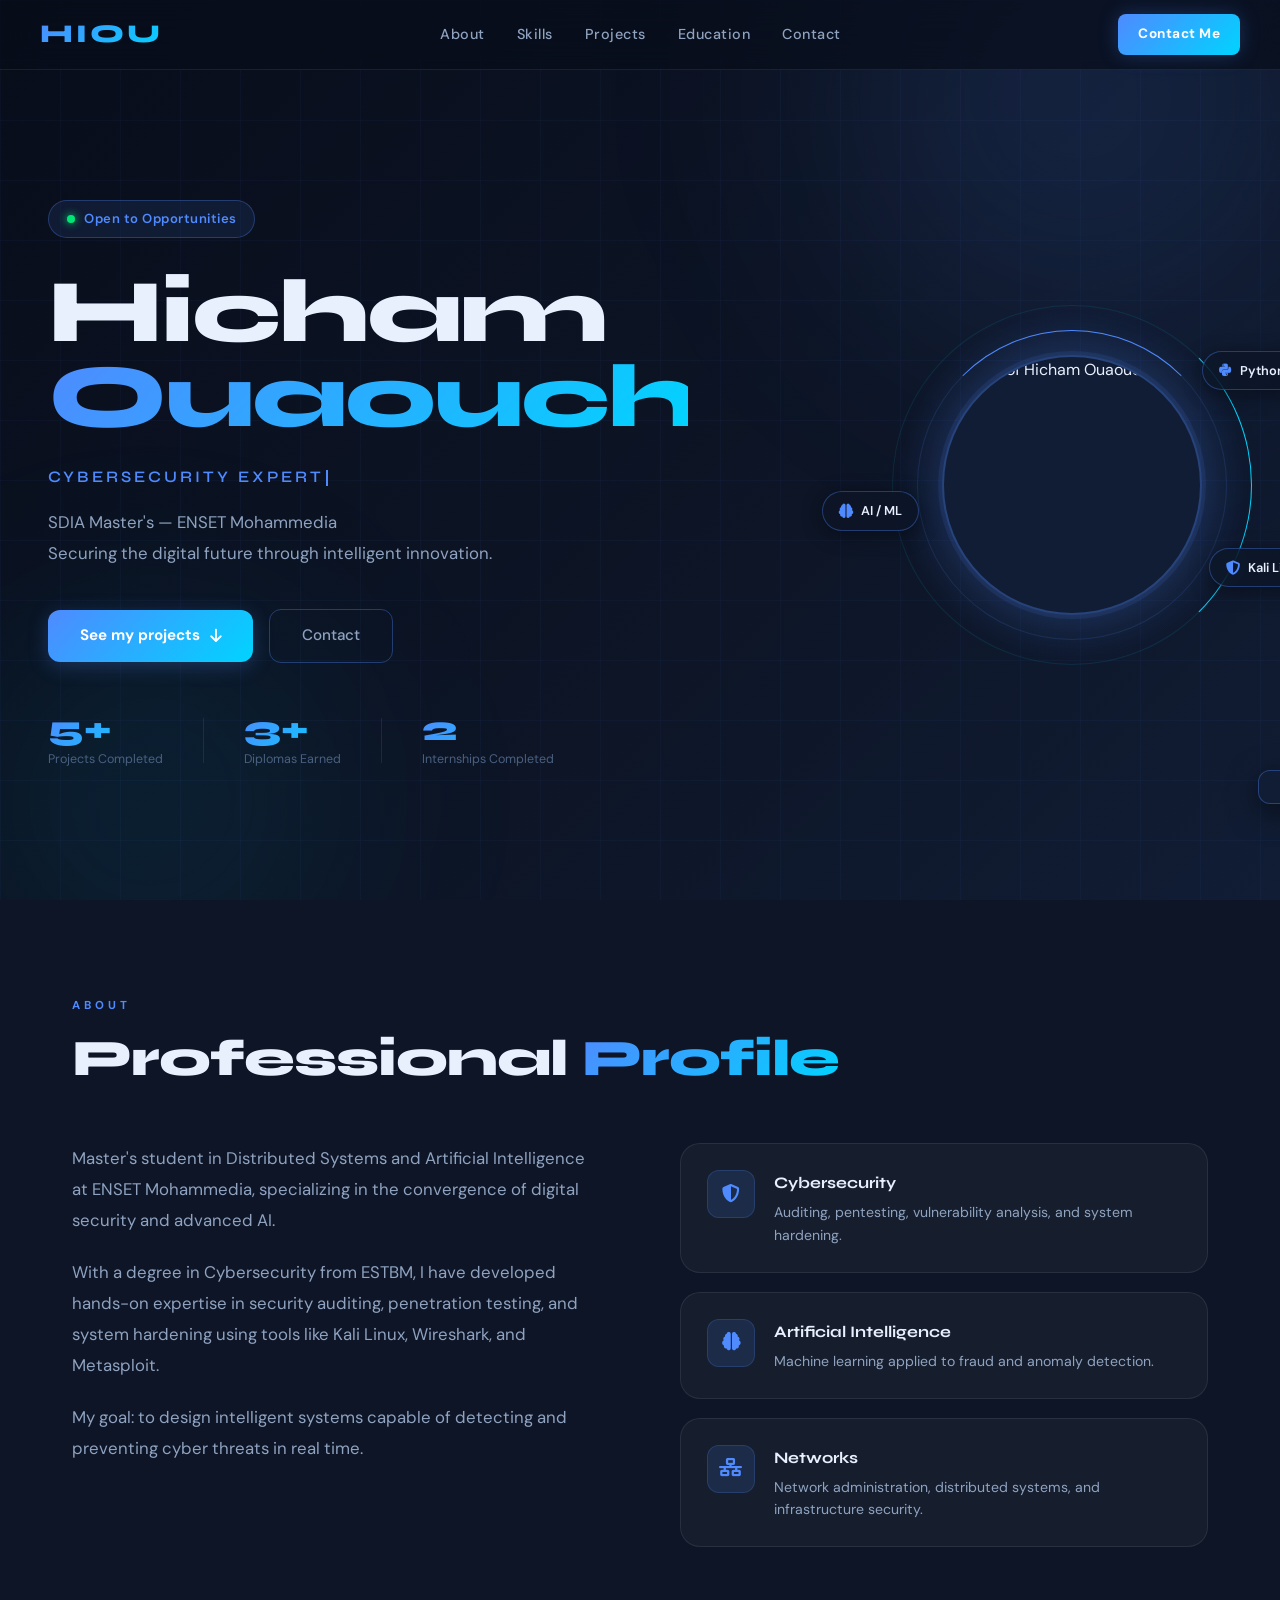
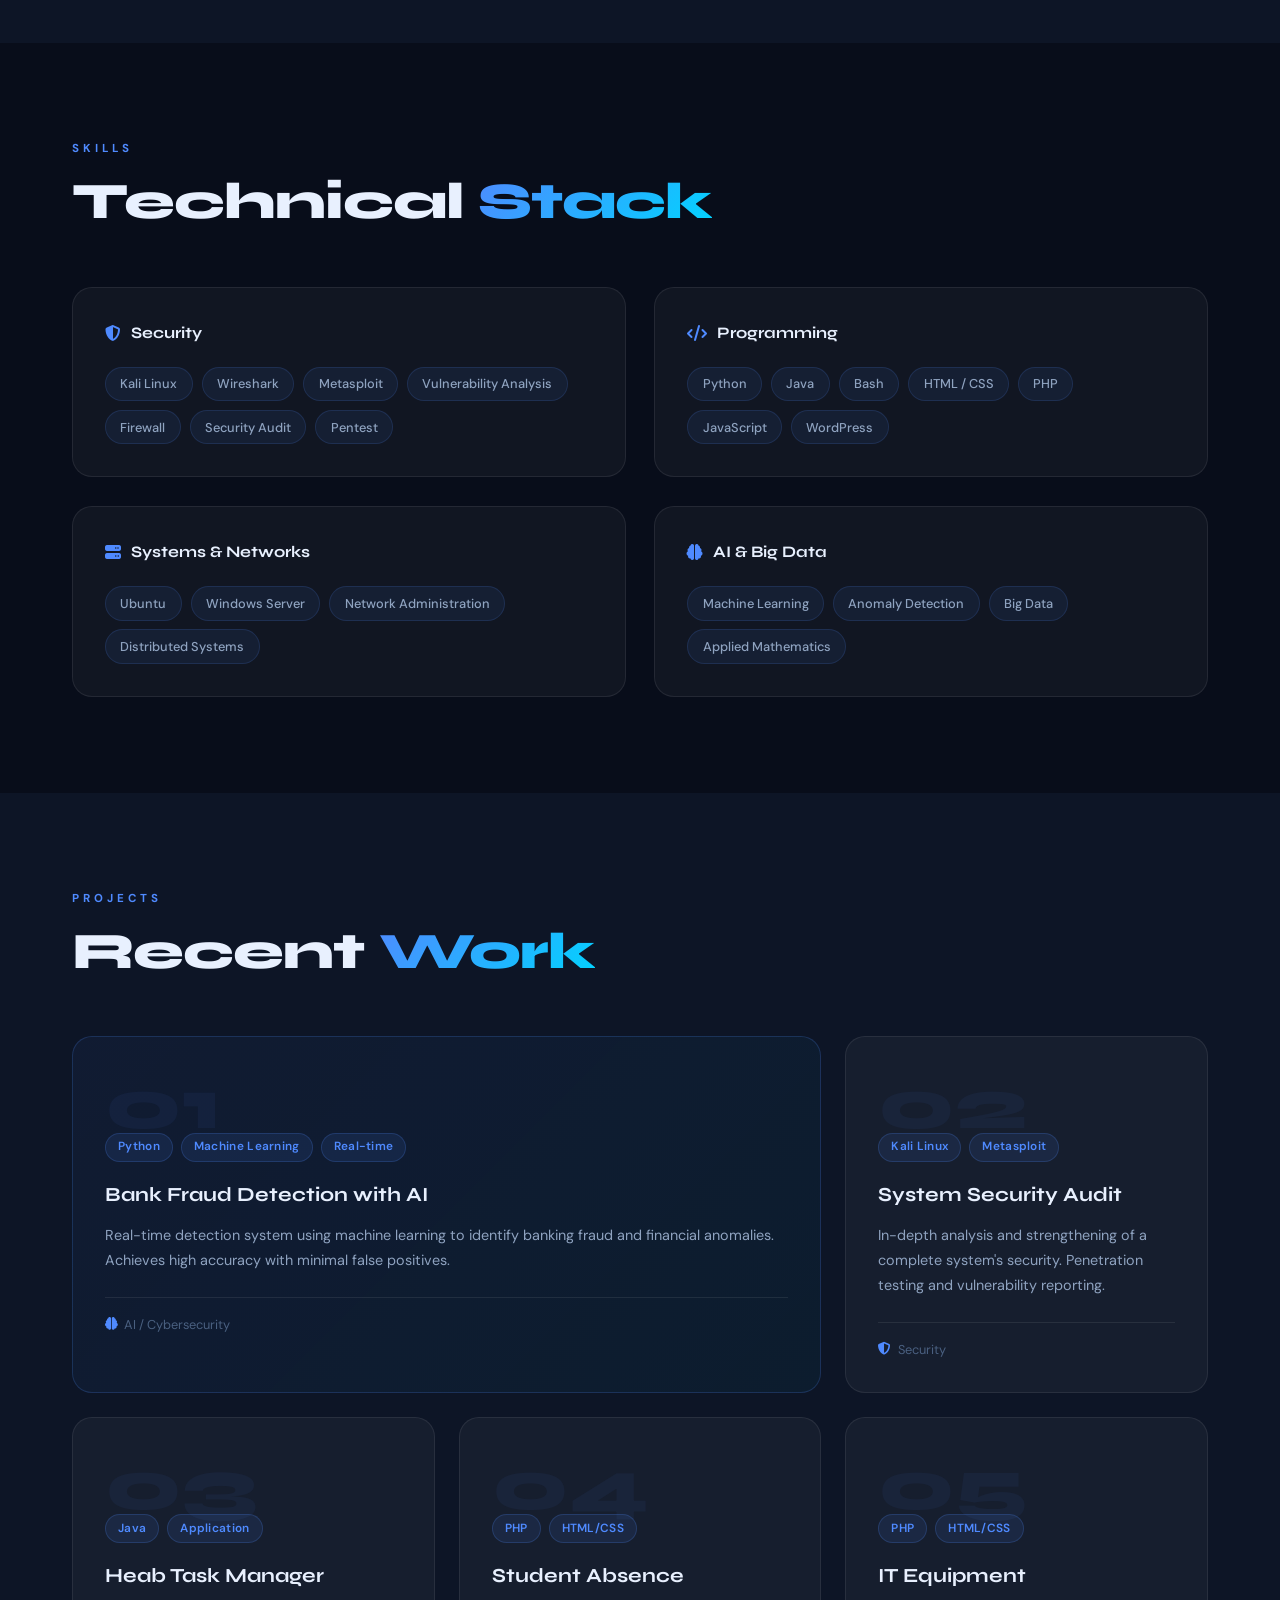
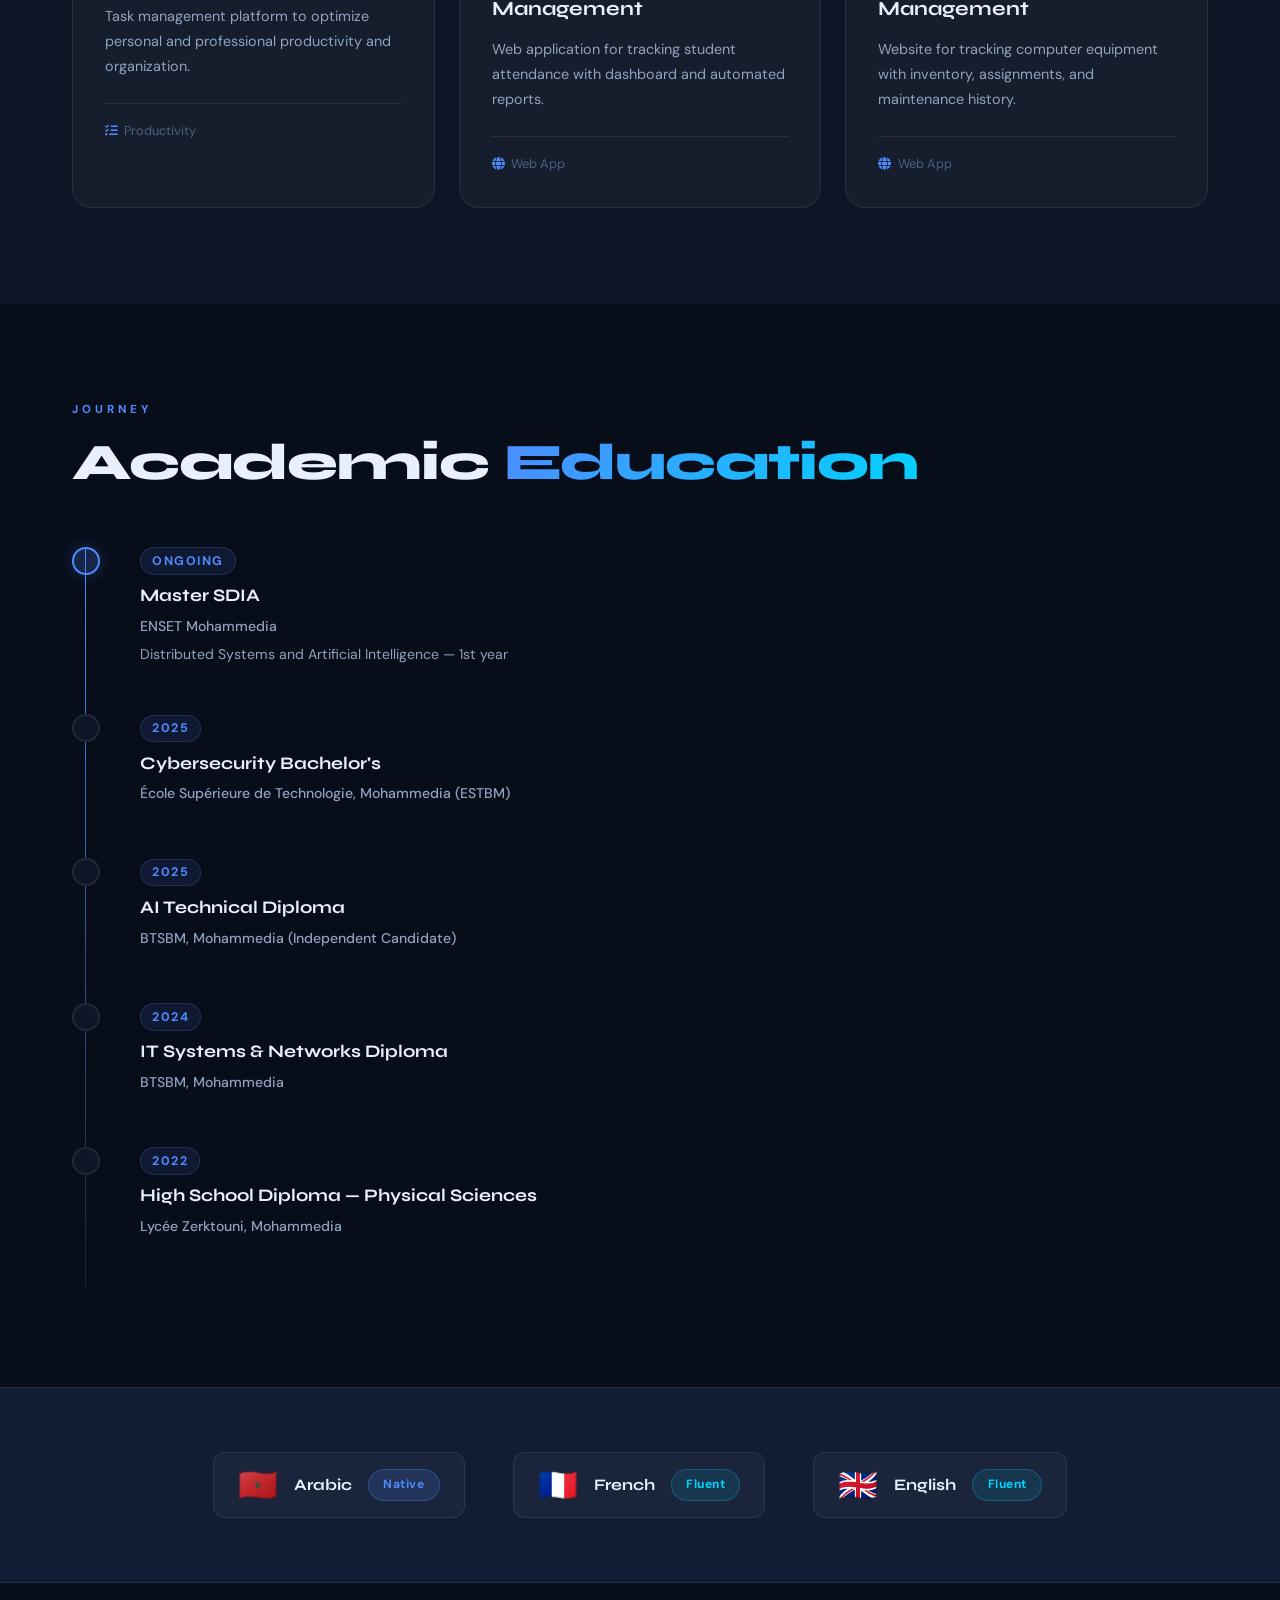
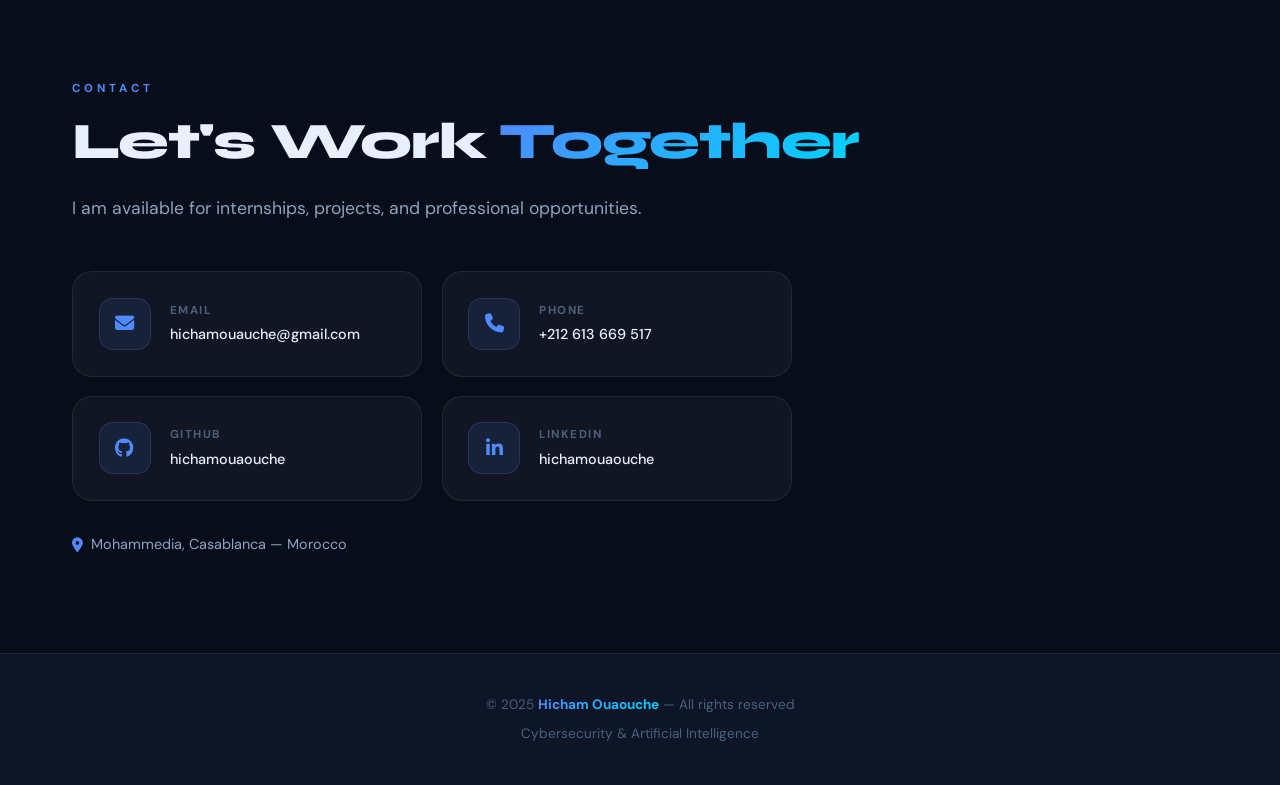
==== index.html @ 52e8a3d9 "first" ====
<!--
  Fichier principal HTML du portfolio de Hicham Ouaouche
  Structure : navigation, sections (about, skills, projects, education, contact), formulaire de contact, footer
  Utilise CSS externe (style.css), polices Google Fonts, Font Awesome, et script.js
-->
<!DOCTYPE html>
<html lang="en">
<head>
  <meta charset="UTF-8" />
  <meta name="viewport" content="width=device-width, initial-scale=1.0"/>
  <meta name="description" content="Hicham Ouaouche — Cybersecurity & AI Engineer. Portfolio showcasing projects, skills, and contact info."/>
  <title>Hicham Ouaouche — Portfolio</title>
  <!-- Reading progress bar -->
  <div id="progress-bar"></div>
  <!-- Main stylesheet -->
  <link rel="stylesheet" href="style.css" />
  <!-- Google Fonts -->
  <link href="https://fonts.googleapis.com/css2?family=Syne:wght@400;600;700;800&family=DM+Sans:wght@300;400;500&display=swap" rel="stylesheet"/>
  <!-- Font Awesome -->
  <link rel="stylesheet" href="https://cdnjs.cloudflare.com/ajax/libs/font-awesome/6.5.0/css/all.min.css"/>
</head>
<body>

  <!-- Reading progress bar -->
  <div id="progress-bar"></div>

  <!--
    NAVIGATION PRINCIPALE
    - Menu fixe, liens d'ancrage, hamburger mobile, bouton CTA
  -->
  <nav class="nav">
    <a href="#" class="nav-logo" aria-label="Back to top">HIOU</a>
    <ul class="nav-links">
      <li><a href="#about">About</a></li>
      <li><a href="#skills">Skills</a></li>
      <li><a href="#projects">Projects</a></li>
      <li><a href="#education">Education</a></li>
      <li><a href="#contact">Contact</a></li>
    </ul>
    <a href="#contact-form" class="nav-cta">Contact Me</a>
    <!-- Hamburger button (mobile) -->
    <button class="nav-hamburger" aria-label="Toggle menu" aria-expanded="false">
      <span></span>
      <span></span>
      <span></span>
    </button>
  </nav>

  <!--
    FORMULAIRE DE CONTACT (popup CSS :target)
    - S'ouvre via #contact-form, champs requis : nom, email, message
  -->
  <section class="contact-form-panel" id="contact-form">
    <div class="contact-form-box">
      <h2>Send me a message</h2>
      <p>Fill in your details and message below.</p>

      <form action="mailto:hichamouauche@gmail.com" method="post" enctype="text/plain" class="contact-form-simple">
        <label for="full-name">Full Name</label>
        <input type="text" id="full-name" name="Full Name" placeholder="Your full name" required />

        <label for="email">Email</label>
        <input type="email" id="email" name="Email" placeholder="you@example.com" required />

        <label for="phone">Phone (optional)</label>
        <input type="tel" id="phone" name="Phone" placeholder="+212 6XX XXX XXX" />

        <label for="message">Message</label>
        <textarea id="message" name="Message" rows="5" placeholder="What would you like to discuss?" required></textarea>

        <div class="form-actions">
          <button type="submit" class="btn-primary"><i class="fa-solid fa-paper-plane"></i> Send</button>
          <a href="#" class="btn-ghost"><i class="fa-solid fa-xmark"></i> Close</a>
        </div>
      </form>
    </div>
  </section>

  <!--
    SECTION HERO
    - Présentation, photo, stats, boutons d'action
  -->
  <section class="hero" id="home">
    <div class="hero-bg">
      <div class="grid-lines"></div>
      <div class="glow glow-1"></div>
      <div class="glow glow-2"></div>
    </div>

    <div class="hero-content">
      <div class="hero-badge">
        <span class="badge-dot"></span>
        Open to Opportunities
      </div>
      <h1 class="hero-name">
        <span>Hicham</span>
        <span class="name-accent">Ouaouche</span>
      </h1>
      <p class="hero-title">
        <span id="typed-text">Cybersecurity Expert</span><span id="typed-cursor"></span>
      </p>
      <p class="hero-sub">
        SDIA Master's — ENSET Mohammedia<br/>
        Securing the digital future through intelligent innovation.
      </p>
      <div class="hero-actions">
        <a href="#projects" class="btn-primary">See my projects <i class="fa-solid fa-arrow-down"></i></a>
        <a href="#contact" class="btn-ghost">Contact</a>
      </div>
      <div class="hero-stats">
        <div class="stat">
          <span class="stat-num">5+</span>
          <span class="stat-label">Projects Completed</span>
        </div>
        <div class="stat-divider"></div>
        <div class="stat">
          <span class="stat-num">3+</span>
          <span class="stat-label">Diplomas Earned</span>
        </div>
        <div class="stat-divider"></div>
        <div class="stat">
          <span class="stat-num">2</span>
          <span class="stat-label">Internships Completed</span>
        </div>
      </div>
    </div>

    <div class="hero-visual">
      <div class="photo-frame">
        <div class="photo-glow"></div>
        <div class="photo-placeholder">
          <img src="hicham.jpeg" alt="Photo of Hicham Ouaouche" class="profile-photo" />
        </div>
        <div class="photo-ring ring-1"></div>
        <div class="photo-ring ring-2"></div>
        <div class="floating-chip chip-1"><i class="fa-brands fa-python"></i> Python</div>
        <div class="floating-chip chip-2"><i class="fa-solid fa-shield-halved"></i> Kali Linux</div>
        <div class="floating-chip chip-3"><i class="fa-solid fa-brain"></i> AI / ML</div>
      </div>
    </div>
  </section>


  <!--
    SECTION ABOUT
  -->
  <section class="about section" id="about">
    <div class="container">
      <div class="section-label reveal">About</div>
      <h2 class="section-title reveal">Professional <span class="accent">Profile</span></h2>
      <div class="about-grid">
        <div class="about-text reveal">
          <p>Master's student in Distributed Systems and Artificial Intelligence at ENSET Mohammedia, specializing in the convergence of digital security and advanced AI.</p>
          <p>With a degree in Cybersecurity from ESTBM, I have developed hands-on expertise in security auditing, penetration testing, and system hardening using tools like Kali Linux, Wireshark, and Metasploit.</p>
          <p>My goal: to design intelligent systems capable of detecting and preventing cyber threats in real time.</p>
        </div>
        <div class="about-cards">
          <div class="about-card reveal">
            <div class="card-icon"><i class="fa-solid fa-shield-halved"></i></div>
            <div>
              <h3>Cybersecurity</h3>
              <p>Auditing, pentesting, vulnerability analysis, and system hardening.</p>
            </div>
          </div>
          <div class="about-card reveal">
            <div class="card-icon"><i class="fa-solid fa-brain"></i></div>
            <div>
              <h3>Artificial Intelligence</h3>
              <p>Machine learning applied to fraud and anomaly detection.</p>
            </div>
          </div>
          <div class="about-card reveal">
            <div class="card-icon"><i class="fa-solid fa-network-wired"></i></div>
            <div>
              <h3>Networks</h3>
              <p>Network administration, distributed systems, and infrastructure security.</p>
            </div>
          </div>
        </div>
      </div>
    </div>
  </section>


  <!--
    SECTION SKILLS
  -->
  <section class="skills section" id="skills">
    <div class="container">
      <div class="section-label reveal">Skills</div>
      <h2 class="section-title reveal">Technical <span class="accent">Stack</span></h2>
      <div class="skills-grid">

        <div class="skill-category reveal">
          <h3 class="cat-title"><i class="fa-solid fa-shield-halved"></i> Security</h3>
          <div class="skill-tags">
            <span class="tag">Kali Linux</span>
            <span class="tag">Wireshark</span>
            <span class="tag">Metasploit</span>
            <span class="tag">Vulnerability Analysis</span>
            <span class="tag">Firewall</span>
            <span class="tag">Security Audit</span>
            <span class="tag">Pentest</span>
          </div>
        </div>

        <div class="skill-category reveal">
          <h3 class="cat-title"><i class="fa-solid fa-code"></i> Programming</h3>
          <div class="skill-tags">
            <span class="tag">Python</span>
            <span class="tag">Java</span>
            <span class="tag">Bash</span>
            <span class="tag">HTML / CSS</span>
            <span class="tag">PHP</span>
            <span class="tag">JavaScript</span>
            <span class="tag">WordPress</span>
          </div>
        </div>

        <div class="skill-category reveal">
          <h3 class="cat-title"><i class="fa-solid fa-server"></i> Systems &amp; Networks</h3>
          <div class="skill-tags">
            <span class="tag">Ubuntu</span>
            <span class="tag">Windows Server</span>
            <span class="tag">Network Administration</span>
            <span class="tag">Distributed Systems</span>
          </div>
        </div>

        <div class="skill-category reveal">
          <h3 class="cat-title"><i class="fa-solid fa-brain"></i> AI &amp; Big Data</h3>
          <div class="skill-tags">
            <span class="tag">Machine Learning</span>
            <span class="tag">Anomaly Detection</span>
            <span class="tag">Big Data</span>
            <span class="tag">Applied Mathematics</span>
          </div>
        </div>

      </div>
    </div>
  </section>


  <!--
    SECTION PROJECTS
  -->
  <section class="projects section" id="projects">
    <div class="container">
      <div class="section-label reveal">Projects</div>
      <h2 class="section-title reveal">Recent <span class="accent">Work</span></h2>
      <div class="projects-grid">

        <div class="project-card featured reveal">
          <div class="project-number">01</div>
          <div class="project-tags-row">
            <span>Python</span><span>Machine Learning</span><span>Real-time</span>
          </div>
          <h3>Bank Fraud Detection with AI</h3>
          <p>Real-time detection system using machine learning to identify banking fraud and financial anomalies. Achieves high accuracy with minimal false positives.</p>
          <div class="project-footer">
            <span class="project-type"><i class="fa-solid fa-brain"></i> AI / Cybersecurity</span>
          </div>
        </div>

        <div class="project-card reveal">
          <div class="project-number">02</div>
          <div class="project-tags-row">
            <span>Kali Linux</span><span>Metasploit</span>
          </div>
          <h3>System Security Audit</h3>
          <p>In-depth analysis and strengthening of a complete system's security. Penetration testing and vulnerability reporting.</p>
          <div class="project-footer">
            <span class="project-type"><i class="fa-solid fa-shield-halved"></i> Security</span>
          </div>
        </div>

        <div class="project-card reveal">
          <div class="project-number">03</div>
          <div class="project-tags-row">
            <span>Java</span><span>Application</span>
          </div>
          <h3>Heab Task Manager</h3>
          <p>Task management platform to optimize personal and professional productivity and organization.</p>
          <div class="project-footer">
            <span class="project-type"><i class="fa-solid fa-list-check"></i> Productivity</span>
          </div>
        </div>

        <div class="project-card reveal">
          <div class="project-number">04</div>
          <div class="project-tags-row">
            <span>PHP</span><span>HTML/CSS</span>
          </div>
          <h3>Student Absence Management</h3>
          <p>Web application for tracking student attendance with dashboard and automated reports.</p>
          <div class="project-footer">
            <span class="project-type"><i class="fa-solid fa-globe"></i> Web App</span>
          </div>
        </div>

        <div class="project-card reveal">
          <div class="project-number">05</div>
          <div class="project-tags-row">
            <span>PHP</span><span>HTML/CSS</span>
          </div>
          <h3>IT Equipment Management</h3>
          <p>Website for tracking computer equipment with inventory, assignments, and maintenance history.</p>
          <div class="project-footer">
            <span class="project-type"><i class="fa-solid fa-globe"></i> Web App</span>
          </div>
        </div>

      </div>
    </div>
  </section>


  <!--
    SECTION EDUCATION
  -->
  <section class="education section" id="education">
    <div class="container">
      <div class="section-label reveal">Journey</div>
      <h2 class="section-title reveal">Academic <span class="accent">Education</span></h2>
      <div class="timeline">

        <div class="timeline-item active">
          <div class="timeline-dot"></div>
          <div class="timeline-body">
            <span class="timeline-year">Ongoing</span>
            <h3>Master SDIA</h3>
            <p class="timeline-school">ENSET Mohammedia</p>
            <p>Distributed Systems and Artificial Intelligence — 1st year</p>
          </div>
        </div>

        <div class="timeline-item">
          <div class="timeline-dot"></div>
          <div class="timeline-body">
            <span class="timeline-year">2025</span>
            <h3>Cybersecurity Bachelor's</h3>
            <p class="timeline-school">École Supérieure de Technologie, Mohammedia (ESTBM)</p>
          </div>
        </div>

        <div class="timeline-item">
          <div class="timeline-dot"></div>
          <div class="timeline-body">
            <span class="timeline-year">2025</span>
            <h3>AI Technical Diploma</h3>
            <p class="timeline-school">BTSBM, Mohammedia (Independent Candidate)</p>
          </div>
        </div>

        <div class="timeline-item">
          <div class="timeline-dot"></div>
          <div class="timeline-body">
            <span class="timeline-year">2024</span>
            <h3>IT Systems &amp; Networks Diploma</h3>
            <p class="timeline-school">BTSBM, Mohammedia</p>
          </div>
        </div>

        <div class="timeline-item">
          <div class="timeline-dot"></div>
          <div class="timeline-body">
            <span class="timeline-year">2022</span>
            <h3>High School Diploma — Physical Sciences</h3>
            <p class="timeline-school">Lycée Zerktouni, Mohammedia</p>
          </div>
        </div>

      </div>
    </div>
  </section>

  <!--
    SECTION LANGUAGES
  -->
  <section class="languages-section">
    <div class="container">
      <div class="lang-bar">
        <div class="lang-item reveal">
          <span class="lang-flag">🇲🇦</span>
          <span class="lang-name">Arabic</span>
          <span class="lang-level native">Native</span>
        </div>
        <div class="lang-item reveal">
          <span class="lang-flag">🇫🇷</span>
          <span class="lang-name">French</span>
          <span class="lang-level fluent">Fluent</span>
        </div>
        <div class="lang-item reveal">
          <span class="lang-flag">🇬🇧</span>
          <span class="lang-name">English</span>
          <span class="lang-level fluent">Fluent</span>
        </div>
      </div>
    </div>
  </section>


  <!--
    SECTION CONTACT
  -->
  <section class="contact section" id="contact">
    <div class="container">
      <div class="section-label reveal">Contact</div>
      <h2 class="section-title reveal">Let's Work <span class="accent">Together</span></h2>
      <p class="contact-sub reveal">I am available for internships, projects, and professional opportunities.</p>
      <div class="contact-grid">
        <a href="mailto:hichamouauche@gmail.com" class="contact-card reveal">
          <div class="contact-icon"><i class="fa-solid fa-envelope"></i></div>
          <div>
            <p class="contact-label">Email</p>
            <p class="contact-value">hichamouauche@gmail.com</p>
          </div>
        </a>
        <a href="tel:+212613669517" class="contact-card reveal">
          <div class="contact-icon"><i class="fa-solid fa-phone"></i></div>
          <div>
            <p class="contact-label">Phone</p>
            <p class="contact-value">+212 613 669 517</p>
          </div>
        </a>
        <a href="https://github.com/hichamouaouche" target="_blank" rel="noopener" class="contact-card reveal">
          <div class="contact-icon"><i class="fa-brands fa-github"></i></div>
          <div>
            <p class="contact-label">GitHub</p>
            <p class="contact-value">hichamouaouche</p>
          </div>
        </a>
        <a href="https://linkedin.com/in/hichamouaouche-64847832b" target="_blank" rel="noopener" class="contact-card reveal">
          <div class="contact-icon"><i class="fa-brands fa-linkedin-in"></i></div>
          <div>
            <p class="contact-label">LinkedIn</p>
            <p class="contact-value">hichamouaouche</p>
          </div>
        </a>
      </div>
      <p class="contact-location reveal">
        <i class="fa-solid fa-location-dot"></i> Mohammedia, Casablanca — Morocco
      </p>
    </div>
  </section>


  <!--
    FOOTER
  -->
  <footer class="footer">
    <div class="container">
      <p>© 2025 <span class="footer-accent">Hicham Ouaouche</span> — All rights reserved</p>
      <p class="footer-sub">Cybersecurity &amp; Artificial Intelligence</p>
    </div>
  </footer>

  <!-- Scroll to top button -->
  <button id="scroll-top" aria-label="Back to top">
    <i class="fa-solid fa-chevron-up"></i>
  </button>

  <!-- Toast notification -->
  <div id="toast" role="alert" aria-live="polite"></div>

  <!-- Main JavaScript -->
  <script src="script.js"></script>

</body>
</html>
---- style.css ----
/* =========================================================
   Portfolio — Hicham Ouaouche
   style.css — Complete Professional Dark Theme
   ========================================================= */

/* =========================================================
   1) CSS VARIABLES (Global Design Tokens)
   ========================================================= */
:root {
  /* Core Palette — Deep Navy Dark */
  --bg:            #080d1a;
  --bg-2:          #0d1526;
  --bg-3:          #111d35;
  --surface:       rgba(255,255,255,0.04);
  --surface-hover: rgba(255,255,255,0.08);
  --glass:         rgba(13,21,38,0.65);

  /* Accent */
  --accent:        #4f8aff;
  --accent-2:      #00d4ff;
  --accent-glow:   rgba(79,138,255,0.25);
  --accent-glow-2: rgba(0,212,255,0.18);

  /* Borders */
  --border:        rgba(255,255,255,0.08);
  --border-accent: rgba(79,138,255,0.35);

  /* Text */
  --text:          #e8f0fe;
  --text-muted:    #8fa3c0;
  --text-dim:      #4a6080;

  /* Gradients */
  --grad-accent:   linear-gradient(135deg, #4f8aff 0%, #00d4ff 100%);
  --grad-hero:     linear-gradient(135deg, #080d1a 0%, #0d1526 60%, #111d35 100%);

  /* Shapes */
  --radius:    12px;
  --radius-lg: 20px;
  --radius-xl: 28px;

  /* Transitions */
  --ease:      cubic-bezier(0.4, 0, 0.2, 1);
  --transition: 0.3s var(--ease);

  /* Typography */
  --font-head: 'Syne', sans-serif;
  --font-body: 'DM Sans', sans-serif;

  /* Nav height */
  --nav-h: 70px;
}

/* =========================================================
   2) RESET + BASE
   ========================================================= */
*, *::before, *::after {
  box-sizing: border-box;
  margin: 0;
  padding: 0;
}

html {
  scroll-behavior: smooth;
  scroll-padding-top: var(--nav-h);
}

body {
  background-color: var(--bg);
  color: var(--text);
  font-family: var(--font-body);
  font-size: 16px;
  line-height: 1.65;
  overflow-x: hidden;
  -webkit-font-smoothing: antialiased;
}

a {
  text-decoration: none;
  color: inherit;
}

ul { list-style: none; }

img { max-width: 100%; display: block; }

.container {
  max-width: 1200px;
  margin: 0 auto;
  padding: 0 2rem;
}

/* =========================================================
   3) SCROLLBAR
   ========================================================= */
::-webkit-scrollbar { width: 6px; }
::-webkit-scrollbar-track { background: var(--bg); }
::-webkit-scrollbar-thumb {
  background: var(--accent);
  border-radius: 10px;
}

/* =========================================================
   4) NAVIGATION
   ========================================================= */
.nav {
  position: fixed;
  top: 0; left: 0; right: 0;
  z-index: 1000;
  height: var(--nav-h);
  display: flex;
  align-items: center;
  justify-content: space-between;
  padding: 0 2.5rem;
  background: rgba(8,13,26,0.7);
  backdrop-filter: blur(18px);
  -webkit-backdrop-filter: blur(18px);
  border-bottom: 1px solid var(--border);
  transition: background var(--transition), box-shadow var(--transition);
}

.nav.scrolled {
  background: rgba(8,13,26,0.95);
  box-shadow: 0 4px 30px rgba(0,0,0,0.5);
}

.nav-logo {
  font-family: var(--font-head);
  font-weight: 800;
  font-size: 1.6rem;
  letter-spacing: 3px;
  background: var(--grad-accent);
  -webkit-background-clip: text;
  -webkit-text-fill-color: transparent;
  background-clip: text;
}

.nav-links {
  display: flex;
  gap: 2rem;
}

.nav-links a {
  font-size: 0.9rem;
  font-weight: 500;
  color: var(--text-muted);
  letter-spacing: 0.5px;
  position: relative;
  transition: color var(--transition);
}

.nav-links a::after {
  content: '';
  position: absolute;
  bottom: -4px; left: 0;
  width: 0; height: 2px;
  background: var(--grad-accent);
  border-radius: 2px;
  transition: width var(--transition);
}

.nav-links a:hover,
.nav-links a.active {
  color: var(--text);
}

.nav-links a:hover::after,
.nav-links a.active::after {
  width: 100%;
}

.nav-cta {
  background: var(--grad-accent);
  color: #fff;
  padding: 0.55rem 1.25rem;
  border-radius: 8px;
  font-size: 0.85rem;
  font-weight: 700;
  letter-spacing: 0.5px;
  transition: opacity var(--transition), transform var(--transition), box-shadow var(--transition);
  box-shadow: 0 0 20px var(--accent-glow);
}

.nav-cta:hover {
  opacity: 0.9;
  transform: translateY(-2px);
  box-shadow: 0 4px 28px var(--accent-glow);
}

/* Hamburger (mobile) */
.nav-hamburger {
  display: none;
  flex-direction: column;
  gap: 5px;
  cursor: pointer;
  padding: 4px;
}

.nav-hamburger span {
  display: block;
  width: 24px; height: 2px;
  background: var(--text);
  border-radius: 2px;
  transition: transform var(--transition), opacity var(--transition);
}

.nav-hamburger.open span:nth-child(1) { transform: translateY(7px) rotate(45deg); }
.nav-hamburger.open span:nth-child(2) { opacity: 0; }
.nav-hamburger.open span:nth-child(3) { transform: translateY(-7px) rotate(-45deg); }

/* =========================================================
   5) CONTACT FORM PANEL (CSS-only popup)
   ========================================================= */
.contact-form-panel {
  display: none;
  position: fixed;
  inset: 0;
  z-index: 2000;
  background: rgba(8,13,26,0.75);
  backdrop-filter: blur(10px);
  padding: 2rem 1rem;
  align-items: center;
  justify-content: center;
}

.contact-form-panel:target {
  display: flex;
}

.contact-form-box {
  width: 100%;
  max-width: 560px;
  background: var(--bg-3);
  border: 1px solid var(--border-accent);
  border-radius: var(--radius-lg);
  padding: 2rem 2rem 1.5rem;
  box-shadow: 0 20px 60px rgba(0,0,0,0.6);
}

.contact-form-box h2 {
  font-family: var(--font-head);
  font-size: 1.5rem;
  font-weight: 700;
  margin-bottom: 0.3rem;
  background: var(--grad-accent);
  -webkit-background-clip: text;
  -webkit-text-fill-color: transparent;
  background-clip: text;
}

.contact-form-box p {
  color: var(--text-muted);
  margin-bottom: 1.2rem;
  font-size: 0.9rem;
}

.contact-form-simple {
  display: flex;
  flex-direction: column;
  gap: 0.6rem;
}

.contact-form-simple label {
  font-size: 0.82rem;
  font-weight: 600;
  color: var(--text-muted);
  letter-spacing: 0.5px;
  text-transform: uppercase;
}

.contact-form-simple input,
.contact-form-simple textarea {
  background: var(--surface);
  border: 1px solid var(--border);
  border-radius: var(--radius);
  padding: 0.75rem 1rem;
  font: inherit;
  color: var(--text);
  transition: border-color var(--transition), box-shadow var(--transition);
}

.contact-form-simple input::placeholder,
.contact-form-simple textarea::placeholder {
  color: var(--text-dim);
}

.contact-form-simple textarea {
  resize: vertical;
  min-height: 120px;
}

.contact-form-simple input:focus,
.contact-form-simple textarea:focus {
  outline: none;
  border-color: var(--accent);
  box-shadow: 0 0 0 3px var(--accent-glow);
}

.form-actions {
  display: flex;
  gap: 0.8rem;
  margin-top: 0.8rem;
}

.form-actions .btn-primary,
.form-actions .btn-ghost {
  min-width: 110px;
  cursor: pointer;
  justify-content: center;
}

/* =========================================================
   6) BUTTONS
   ========================================================= */
.btn-primary {
  display: inline-flex;
  align-items: center;
  gap: 0.6rem;
  background: var(--grad-accent);
  color: #fff;
  padding: 0.85rem 2rem;
  border-radius: var(--radius);
  font-weight: 700;
  font-size: 0.95rem;
  border: none;
  font-family: var(--font-body);
  cursor: pointer;
  transition: transform var(--transition), box-shadow var(--transition), opacity var(--transition);
  box-shadow: 0 4px 20px var(--accent-glow);
}

.btn-primary:hover {
  transform: translateY(-3px);
  box-shadow: 0 10px 36px var(--accent-glow);
}

.btn-primary:active {
  transform: translateY(0);
}

.btn-ghost {
  display: inline-flex;
  align-items: center;
  gap: 0.6rem;
  border: 1px solid var(--border-accent);
  color: var(--text-muted);
  padding: 0.85rem 2rem;
  border-radius: var(--radius);
  font-weight: 500;
  font-size: 0.95rem;
  font-family: var(--font-body);
  cursor: pointer;
  background: transparent;
  transition: border-color var(--transition), color var(--transition),
              background var(--transition), transform var(--transition);
}

.btn-ghost:hover {
  border-color: var(--accent);
  color: var(--accent);
  background: var(--accent-glow);
  transform: translateY(-2px);
}

/* =========================================================
   7) HERO SECTION
   ========================================================= */
.hero {
  min-height: 100vh;
  display: flex;
  align-items: center;
  justify-content: space-between;
  gap: 3rem;
  padding: calc(var(--nav-h) + 4rem) 3rem 4rem;
  position: relative;
  overflow: hidden;
  background: var(--grad-hero);
}

/* Animated background grid */
.hero-bg {
  position: absolute;
  inset: 0;
  pointer-events: none;
}

.grid-lines {
  position: absolute;
  inset: 0;
  background-image:
    linear-gradient(rgba(79,138,255,0.04) 1px, transparent 1px),
    linear-gradient(90deg, rgba(79,138,255,0.04) 1px, transparent 1px);
  background-size: 60px 60px;
  animation: gridPan 20s linear infinite;
}

@keyframes gridPan {
  0% { background-position: 0 0; }
  100% { background-position: 60px 60px; }
}

.glow {
  position: absolute;
  border-radius: 50%;
  filter: blur(100px);
  pointer-events: none;
}

.glow-1 {
  width: 700px; height: 700px;
  background: radial-gradient(circle, rgba(79,138,255,0.18) 0%, transparent 70%);
  top: -250px; right: -150px;
  animation: glowFloat 8s ease-in-out infinite;
}

.glow-2 {
  width: 500px; height: 500px;
  background: radial-gradient(circle, rgba(0,212,255,0.12) 0%, transparent 70%);
  bottom: -150px; left: -100px;
  animation: glowFloat 10s 2s ease-in-out infinite reverse;
}

@keyframes glowFloat {
  0%, 100% { transform: translate(0, 0); }
  50% { transform: translate(20px, -20px); }
}

/* Hero Content */
.hero-content {
  position: relative;
  flex: 1;
  max-width: 640px;
}

/* Availability badge */
.hero-badge {
  display: inline-flex;
  align-items: center;
  gap: 0.6rem;
  background: rgba(79,138,255,0.1);
  border: 1px solid rgba(79,138,255,0.3);
  color: var(--accent);
  padding: 0.45rem 1.1rem;
  border-radius: 100px;
  font-size: 0.82rem;
  font-weight: 600;
  margin-bottom: 2rem;
  letter-spacing: 0.5px;
}

.badge-dot {
  width: 8px; height: 8px;
  background: #00e676;
  border-radius: 50%;
  box-shadow: 0 0 8px #00e676;
  animation: pulse 2s ease-in-out infinite;
}

@keyframes pulse {
  0%, 100% { box-shadow: 0 0 4px #00e676; transform: scale(1); }
  50%       { box-shadow: 0 0 12px #00e676; transform: scale(1.2); }
}

/* Hero name */
.hero-name {
  font-family: var(--font-head);
  font-size: clamp(3.5rem, 7vw, 6rem);
  font-weight: 800;
  line-height: 0.95;
  letter-spacing: -2px;
  display: flex;
  flex-direction: column;
  margin-bottom: 1.5rem;
  color: var(--text);
}

.name-accent {
  background: var(--grad-accent);
  -webkit-background-clip: text;
  -webkit-text-fill-color: transparent;
  background-clip: text;
}

.hero-title {
  font-family: var(--font-head);
  font-size: 1rem;
  font-weight: 600;
  color: var(--text-muted);
  letter-spacing: 3px;
  text-transform: uppercase;
  margin-bottom: 1rem;
}

/* Typed cursor */
#typed-text {
  color: var(--accent);
}

#typed-cursor {
  display: inline-block;
  width: 2px;
  height: 1em;
  background: var(--accent);
  margin-left: 2px;
  vertical-align: middle;
  animation: blink 1s step-end infinite;
}

@keyframes blink {
  0%, 100% { opacity: 1; }
  50% { opacity: 0; }
}

.hero-sub {
  font-size: 1.05rem;
  color: var(--text-muted);
  line-height: 1.85;
  margin-bottom: 2.5rem;
}

/* Hero actions */
.hero-actions {
  display: flex;
  gap: 1rem;
  align-items: center;
  margin-bottom: 3rem;
  flex-wrap: wrap;
}

/* Hero stats */
.hero-stats {
  display: flex;
  align-items: center;
  gap: 2.5rem;
}

.stat {
  display: flex;
  flex-direction: column;
}

.stat-num {
  font-family: var(--font-head);
  font-size: 2.2rem;
  font-weight: 800;
  background: var(--grad-accent);
  -webkit-background-clip: text;
  -webkit-text-fill-color: transparent;
  background-clip: text;
  line-height: 1;
}

.stat-label {
  font-size: 0.78rem;
  color: var(--text-dim);
  margin-top: 0.2rem;
}

.stat-divider {
  width: 1px;
  height: 45px;
  background: var(--border);
}

/* =========================================================
   8) HERO VISUAL (photo + floating elements)
   ========================================================= */
.hero-visual {
  position: relative;
  flex-shrink: 0;
}

.photo-frame {
  position: relative;
  width: 320px; height: 320px;
  display: flex;
  align-items: center;
  justify-content: center;
}

.photo-glow {
  position: absolute;
  inset: -20px;
  border-radius: 50%;
  background: radial-gradient(circle, var(--accent-glow) 0%, transparent 70%);
  animation: glowPulse 4s ease-in-out infinite;
}

@keyframes glowPulse {
  0%, 100% { opacity: 0.6; transform: scale(1); }
  50% { opacity: 1; transform: scale(1.05); }
}

.photo-placeholder {
  width: 260px; height: 260px;
  border-radius: 50%;
  background: var(--bg-3);
  border: 2px solid var(--border-accent);
  display: flex;
  align-items: center;
  justify-content: center;
  position: relative;
  z-index: 2;
  overflow: hidden;
  box-shadow:
    0 0 0 4px rgba(79,138,255,0.1),
    0 0 50px rgba(79,138,255,0.2);
}

.profile-photo {
  width: 100%;
  height: 100%;
  object-fit: cover;
  border-radius: 50%;
}

/* Animated rings */
.photo-ring {
  position: absolute;
  border-radius: 50%;
  border: 1px solid transparent;
  pointer-events: none;
}

.ring-1 {
  width: 310px; height: 310px;
  border-color: rgba(79,138,255,0.15);
  border-top-color: var(--accent);
  animation: ringRotate 12s linear infinite;
}

.ring-2 {
  width: 360px; height: 360px;
  border-color: rgba(0,212,255,0.1);
  border-right-color: var(--accent-2);
  animation: ringRotate 20s linear infinite reverse;
}

@keyframes ringRotate {
  to { transform: rotate(360deg); }
}

/* Floating tech chips */
.floating-chip {
  position: absolute;
  display: flex;
  align-items: center;
  gap: 0.5rem;
  background: var(--glass);
  backdrop-filter: blur(12px);
  border: 1px solid var(--border-accent);
  border-radius: 100px;
  padding: 0.5rem 1rem;
  font-size: 0.8rem;
  font-weight: 600;
  color: var(--text);
  white-space: nowrap;
  box-shadow: 0 4px 20px rgba(0,0,0,0.4);
  z-index: 5;
}

.floating-chip i {
  color: var(--accent);
  font-size: 0.9rem;
}

.chip-1 {
  top: 8%; right: -22%;
  animation: chipFloat 4s ease-in-out infinite;
}
.chip-2 {
  bottom: 18%; right: -28%;
  animation: chipFloat 4s 1.5s ease-in-out infinite;
}
.chip-3 {
  top: 52%; left: -28%;
  animation: chipFloat 4s 3s ease-in-out infinite;
}

@keyframes chipFloat {
  0%, 100% { transform: translateY(0px); }
  50% { transform: translateY(-10px); }
}

/* =========================================================
   9) SECTION COMMONS
   ========================================================= */
.section {
  padding: 6rem 0;
}

.section-label {
  font-size: 0.72rem;
  font-weight: 700;
  color: var(--accent);
  letter-spacing: 4px;
  text-transform: uppercase;
  margin-bottom: 1rem;
}

.section-title {
  font-family: var(--font-head);
  font-size: clamp(2.2rem, 4vw, 3.2rem);
  font-weight: 800;
  letter-spacing: -1px;
  color: var(--text);
  margin-bottom: 3.5rem;
  line-height: 1.1;
}

.accent {
  background: var(--grad-accent);
  -webkit-background-clip: text;
  -webkit-text-fill-color: transparent;
  background-clip: text;
}

/* Scroll-reveal animation base */
.reveal {
  opacity: 0;
  transform: translateY(40px);
  transition: opacity 0.7s var(--ease), transform 0.7s var(--ease);
}

.reveal.visible {
  opacity: 1;
  transform: translateY(0);
}

/* =========================================================
   10) ABOUT
   ========================================================= */
.about {
  background: var(--bg-2);
}

.about-grid {
  display: grid;
  grid-template-columns: 1fr 1fr;
  gap: 5rem;
  align-items: start;
}

.about-text p {
  color: var(--text-muted);
  font-size: 1.05rem;
  margin-bottom: 1.3rem;
  line-height: 1.85;
}

.about-cards {
  display: flex;
  flex-direction: column;
  gap: 1.2rem;
}

.about-card {
  background: var(--surface);
  border: 1px solid var(--border);
  border-radius: var(--radius-lg);
  padding: 1.6rem;
  display: flex;
  gap: 1.2rem;
  align-items: flex-start;
  transition: background var(--transition), border-color var(--transition), transform var(--transition), box-shadow var(--transition);
  cursor: default;
}

.about-card:hover {
  background: var(--surface-hover);
  border-color: var(--border-accent);
  transform: translateX(6px);
  box-shadow: -4px 0 24px var(--accent-glow);
}

.card-icon {
  width: 48px; height: 48px;
  background: rgba(79,138,255,0.12);
  border: 1px solid rgba(79,138,255,0.2);
  border-radius: 12px;
  display: flex;
  align-items: center;
  justify-content: center;
  color: var(--accent);
  font-size: 1.15rem;
  flex-shrink: 0;
  transition: background var(--transition), box-shadow var(--transition);
}

.about-card:hover .card-icon {
  background: rgba(79,138,255,0.2);
  box-shadow: 0 0 16px var(--accent-glow);
}

.about-card h3 {
  font-family: var(--font-head);
  font-size: 1rem;
  font-weight: 700;
  margin-bottom: 0.3rem;
  color: var(--text);
}

.about-card p {
  font-size: 0.88rem;
  color: var(--text-muted);
  line-height: 1.6;
}

/* =========================================================
   11) SKILLS
   ========================================================= */
.skills-grid {
  display: grid;
  grid-template-columns: repeat(2, 1fr);
  gap: 1.8rem;
}

.skill-category {
  background: var(--surface);
  border: 1px solid var(--border);
  border-radius: var(--radius-lg);
  padding: 2rem;
  transition: border-color var(--transition), background var(--transition), transform var(--transition), box-shadow var(--transition);
}

.skill-category:hover {
  border-color: var(--border-accent);
  background: var(--surface-hover);
  transform: translateY(-4px);
  box-shadow: 0 12px 40px rgba(79,138,255,0.1);
}

.cat-title {
  font-family: var(--font-head);
  font-size: 1rem;
  font-weight: 700;
  color: var(--text);
  margin-bottom: 1.3rem;
  display: flex;
  align-items: center;
  gap: 0.6rem;
}

.cat-title i {
  color: var(--accent);
  font-size: 1rem;
}

.skill-tags {
  display: flex;
  flex-wrap: wrap;
  gap: 0.55rem;
}

.tag {
  background: rgba(79,138,255,0.08);
  border: 1px solid rgba(79,138,255,0.15);
  color: var(--text-muted);
  padding: 0.35rem 0.9rem;
  border-radius: 100px;
  font-size: 0.8rem;
  font-weight: 500;
  transition: all var(--transition);
  cursor: default;
}

.tag:hover {
  background: rgba(79,138,255,0.18);
  border-color: var(--accent);
  color: var(--text);
  transform: scale(1.05);
}

/* =========================================================
   12) PROJECTS
   ========================================================= */
.projects {
  background: var(--bg-2);
}

.projects-grid {
  display: grid;
  grid-template-columns: repeat(3, 1fr);
  gap: 1.5rem;
}

.project-card {
  background: var(--surface);
  border: 1px solid var(--border);
  border-radius: var(--radius-lg);
  padding: 2rem;
  position: relative;
  overflow: hidden;
  transition: background var(--transition), border-color var(--transition),
              transform var(--transition), box-shadow var(--transition);
}

.project-card::before {
  content: '';
  position: absolute;
  top: 0; left: 0; right: 0;
  height: 2px;
  background: var(--grad-accent);
  transform: scaleX(0);
  transform-origin: left;
  transition: transform var(--transition);
}

.project-card:hover {
  background: var(--surface-hover);
  border-color: var(--border-accent);
  transform: translateY(-6px);
  box-shadow: 0 16px 50px rgba(79,138,255,0.12);
}

.project-card:hover::before {
  transform: scaleX(1);
}

.project-card.featured {
  grid-column: span 2;
  background: linear-gradient(135deg, rgba(79,138,255,0.06) 0%, rgba(0,212,255,0.04) 100%);
  border-color: rgba(79,138,255,0.2);
}

.project-number {
  font-family: var(--font-head);
  font-size: 4.5rem;
  font-weight: 800;
  color: rgba(79,138,255,0.06);
  line-height: 1;
  margin-bottom: -0.5rem;
  user-select: none;
}

.project-tags-row {
  display: flex;
  flex-wrap: wrap;
  gap: 0.5rem;
  margin-bottom: 1rem;
}

.project-tags-row span {
  background: rgba(79,138,255,0.1);
  border: 1px solid rgba(79,138,255,0.2);
  color: var(--accent);
  padding: 0.22rem 0.75rem;
  border-radius: 100px;
  font-size: 0.74rem;
  font-weight: 600;
  letter-spacing: 0.3px;
}

.project-card h3 {
  font-family: var(--font-head);
  font-size: 1.25rem;
  font-weight: 700;
  margin-bottom: 0.75rem;
  color: var(--text);
}

.project-card p {
  font-size: 0.9rem;
  color: var(--text-muted);
  line-height: 1.75;
}

.project-footer {
  margin-top: 1.5rem;
  padding-top: 1rem;
  border-top: 1px solid var(--border);
  display: flex;
  align-items: center;
  justify-content: space-between;
}

.project-type {
  font-size: 0.8rem;
  color: var(--text-dim);
  display: flex;
  align-items: center;
  gap: 0.4rem;
}

.project-type i {
  color: var(--accent);
}

/* =========================================================
   13) EDUCATION (timeline)
   ========================================================= */
.timeline {
  position: relative;
  max-width: 720px;
}

.timeline::before {
  content: '';
  position: absolute;
  left: 13px; top: 0; bottom: 0;
  width: 1px;
  background: linear-gradient(to bottom, var(--accent) 0%, var(--border) 100%);
}

.timeline-item {
  display: flex;
  gap: 2.5rem;
  padding-bottom: 3rem;
  position: relative;
  opacity: 0;
  transform: translateX(-20px);
  transition: opacity 0.6s var(--ease), transform 0.6s var(--ease);
}

.timeline-item.visible {
  opacity: 1;
  transform: translateX(0);
}

.timeline-dot {
  width: 28px; height: 28px;
  border-radius: 50%;
  border: 2px solid var(--border);
  background: var(--bg-2);
  flex-shrink: 0;
  position: relative;
  z-index: 1;
  transition: border-color var(--transition), box-shadow var(--transition), background var(--transition);
}

.timeline-item.active .timeline-dot {
  border-color: var(--accent);
  background: rgba(79,138,255,0.2);
  box-shadow: 0 0 16px var(--accent-glow);
}

.timeline-year {
  display: inline-block;
  font-size: 0.78rem;
  font-weight: 700;
  color: var(--accent);
  letter-spacing: 1.5px;
  text-transform: uppercase;
  margin-bottom: 0.4rem;
  background: rgba(79,138,255,0.1);
  border: 1px solid rgba(79,138,255,0.2);
  padding: 0.15rem 0.7rem;
  border-radius: 100px;
}

.timeline-body h3 {
  font-family: var(--font-head);
  font-size: 1.1rem;
  font-weight: 700;
  margin-bottom: 0.3rem;
  color: var(--text);
}

.timeline-school {
  font-size: 0.84rem;
  color: var(--accent-2);
  margin-bottom: 0.3rem;
  font-weight: 500;
}

.timeline-body p {
  font-size: 0.88rem;
  color: var(--text-muted);
}

/* =========================================================
   14) LANGUAGES
   ========================================================= */
.languages-section {
  background: var(--bg-3);
  padding: 4rem 0;
  border-top: 1px solid var(--border);
  border-bottom: 1px solid var(--border);
}

.lang-bar {
  display: flex;
  gap: 3rem;
  justify-content: center;
  align-items: center;
  flex-wrap: wrap;
}

.lang-item {
  display: flex;
  align-items: center;
  gap: 1rem;
  background: var(--surface);
  border: 1px solid var(--border);
  border-radius: var(--radius);
  padding: 1rem 1.5rem;
  transition: border-color var(--transition), transform var(--transition), box-shadow var(--transition);
}

.lang-item:hover {
  border-color: var(--border-accent);
  transform: translateY(-4px);
  box-shadow: 0 8px 30px rgba(79,138,255,0.12);
}

.lang-flag {
  font-size: 2rem;
  line-height: 1;
}

.lang-name {
  font-family: var(--font-head);
  font-weight: 700;
  font-size: 1rem;
  color: var(--text);
}

.lang-level {
  padding: 0.3rem 0.9rem;
  border-radius: 100px;
  font-size: 0.75rem;
  font-weight: 700;
  letter-spacing: 0.5px;
}

.lang-level.native {
  background: rgba(79,138,255,0.15);
  border: 1px solid rgba(79,138,255,0.3);
  color: var(--accent);
}

.lang-level.fluent {
  background: rgba(0,212,255,0.1);
  border: 1px solid rgba(0,212,255,0.25);
  color: var(--accent-2);
}

/* =========================================================
   15) CONTACT
   ========================================================= */
.contact {
  background: var(--bg);
}

.contact-sub {
  color: var(--text-muted);
  font-size: 1.1rem;
  margin-top: -2rem;
  margin-bottom: 3rem;
}

.contact-grid {
  display: grid;
  grid-template-columns: repeat(2, 1fr);
  gap: 1.2rem;
  max-width: 720px;
  margin-bottom: 2rem;
}

.contact-card {
  background: var(--surface);
  border: 1px solid var(--border);
  border-radius: var(--radius-lg);
  padding: 1.6rem;
  display: flex;
  align-items: center;
  gap: 1.2rem;
  transition: background var(--transition), border-color var(--transition),
              transform var(--transition), box-shadow var(--transition);
}

.contact-card:hover {
  background: var(--surface-hover);
  border-color: var(--border-accent);
  transform: translateY(-4px);
  box-shadow: 0 12px 40px rgba(79,138,255,0.12);
}

.contact-icon {
  width: 52px; height: 52px;
  background: rgba(79,138,255,0.1);
  border: 1px solid rgba(79,138,255,0.2);
  border-radius: 14px;
  display: flex;
  align-items: center;
  justify-content: center;
  color: var(--accent);
  font-size: 1.2rem;
  flex-shrink: 0;
  transition: background var(--transition), box-shadow var(--transition);
}

.contact-card:hover .contact-icon {
  background: rgba(79,138,255,0.2);
  box-shadow: 0 0 20px var(--accent-glow);
}

.contact-label {
  font-size: 0.72rem;
  color: var(--text-dim);
  font-weight: 700;
  letter-spacing: 1.5px;
  text-transform: uppercase;
  margin-bottom: 0.2rem;
}

.contact-value {
  font-size: 0.9rem;
  color: var(--text);
  font-weight: 500;
}

.contact-location {
  color: var(--text-muted);
  font-size: 0.9rem;
  display: flex;
  align-items: center;
  gap: 0.5rem;
  margin-top: 0.5rem;
}

.contact-location i {
  color: var(--accent);
}

/* =========================================================
   16) FOOTER
   ========================================================= */
.footer {
  background: var(--bg-2);
  border-top: 1px solid var(--border);
  padding: 2.5rem 0;
  text-align: center;
}

.footer p {
  color: var(--text-dim);
  font-size: 0.85rem;
}

.footer-sub {
  margin-top: 0.4rem;
  font-size: 0.8rem;
  color: var(--text-dim);
}

/* Footer gradient accent */
.footer-accent {
  background: var(--grad-accent);
  -webkit-background-clip: text;
  -webkit-text-fill-color: transparent;
  background-clip: text;
  font-weight: 700;
}

/* =========================================================
   17) SCROLL TO TOP BUTTON
   ========================================================= */
#scroll-top {
  position: fixed;
  bottom: 2rem; right: 2rem;
  z-index: 500;
  width: 46px; height: 46px;
  background: var(--grad-accent);
  border: none;
  border-radius: 12px;
  color: #fff;
  font-size: 1.1rem;
  cursor: pointer;
  display: flex;
  align-items: center;
  justify-content: center;
  box-shadow: 0 4px 20px var(--accent-glow);
  opacity: 0;
  transform: translateY(20px) scale(0.8);
  transition: opacity var(--transition), transform var(--transition), box-shadow var(--transition);
  pointer-events: none;
}

#scroll-top.show {
  opacity: 1;
  transform: translateY(0) scale(1);
  pointer-events: auto;
}

#scroll-top:hover {
  transform: translateY(-4px) scale(1.05);
  box-shadow: 0 8px 30px var(--accent-glow);
}

/* =========================================================
   18) PROGRESS BAR (top of page)
   ========================================================= */
#progress-bar {
  position: fixed;
  top: 0; left: 0;
  height: 3px;
  width: 0%;
  z-index: 9999;
  background: var(--grad-accent);
  transition: width 0.15s linear;
  border-radius: 0 2px 2px 0;
}

/* =========================================================
   19) NOTIFICATION TOAST
   ========================================================= */
#toast {
  position: fixed;
  bottom: 6rem; right: 2rem;
  z-index: 5000;
  background: var(--bg-3);
  border: 1px solid var(--border-accent);
  border-radius: var(--radius);
  padding: 1rem 1.5rem;
  font-size: 0.9rem;
  color: var(--text);
  box-shadow: 0 8px 30px rgba(0,0,0,0.5);
  transform: translateX(120%);
  transition: transform 0.4s var(--ease);
  max-width: 280px;
}

#toast.show {
  transform: translateX(0);
}

/* =========================================================
   20) RESPONSIVE
   ========================================================= */
@media (max-width: 1024px) {
  .hero {
    flex-direction: column;
    text-align: center;
    padding: calc(var(--nav-h) + 3rem) 2rem 4rem;
  }

  .hero-actions { justify-content: center; }
  .hero-stats   { justify-content: center; }
  .hero-visual  { order: -1; }

  .about-grid { grid-template-columns: 1fr; gap: 3rem; }

  .projects-grid { grid-template-columns: repeat(2, 1fr); }
  .project-card.featured { grid-column: span 2; }

  .skills-grid { grid-template-columns: repeat(2, 1fr); }
}

@media (max-width: 768px) {
  .nav-links { display: none; }
  .nav-links.open {
    display: flex;
    flex-direction: column;
    position: fixed;
    top: var(--nav-h); left: 0; right: 0;
    background: rgba(8,13,26,0.97);
    backdrop-filter: blur(20px);
    padding: 2rem;
    gap: 1.5rem;
    border-bottom: 1px solid var(--border);
    align-items: center;
    z-index: 999;
  }
  .nav-hamburger { display: flex; }
  .nav-cta { display: none; }

  .chip-2, .chip-3 { display: none; }

  .projects-grid { grid-template-columns: 1fr; }
  .project-card.featured { grid-column: span 1; }
  .skills-grid { grid-template-columns: 1fr; }
  .contact-grid { grid-template-columns: 1fr; }

  .lang-bar {
    flex-direction: column;
    gap: 1rem;
    align-items: stretch;
  }

  .section-title { font-size: 2rem; }
  .hero-name { font-size: clamp(2.5rem, 10vw, 3.5rem); }

  .floating-chip { font-size: 0.7rem; padding: 0.4rem 0.8rem; }
}

@media (max-width: 480px) {
  .hero-stats { flex-wrap: wrap; gap: 1rem; }
  .stat-divider { display: none; }
  .photo-frame { width: 240px; height: 240px; }
  .photo-placeholder { width: 200px; height: 200px; }
  .ring-1 { width: 250px; height: 250px; }
  .ring-2 { width: 290px; height: 290px; }
  .hero { padding: calc(var(--nav-h) + 2rem) 1.2rem 3rem; }
  #scroll-top { bottom: 1.2rem; right: 1.2rem; }
}
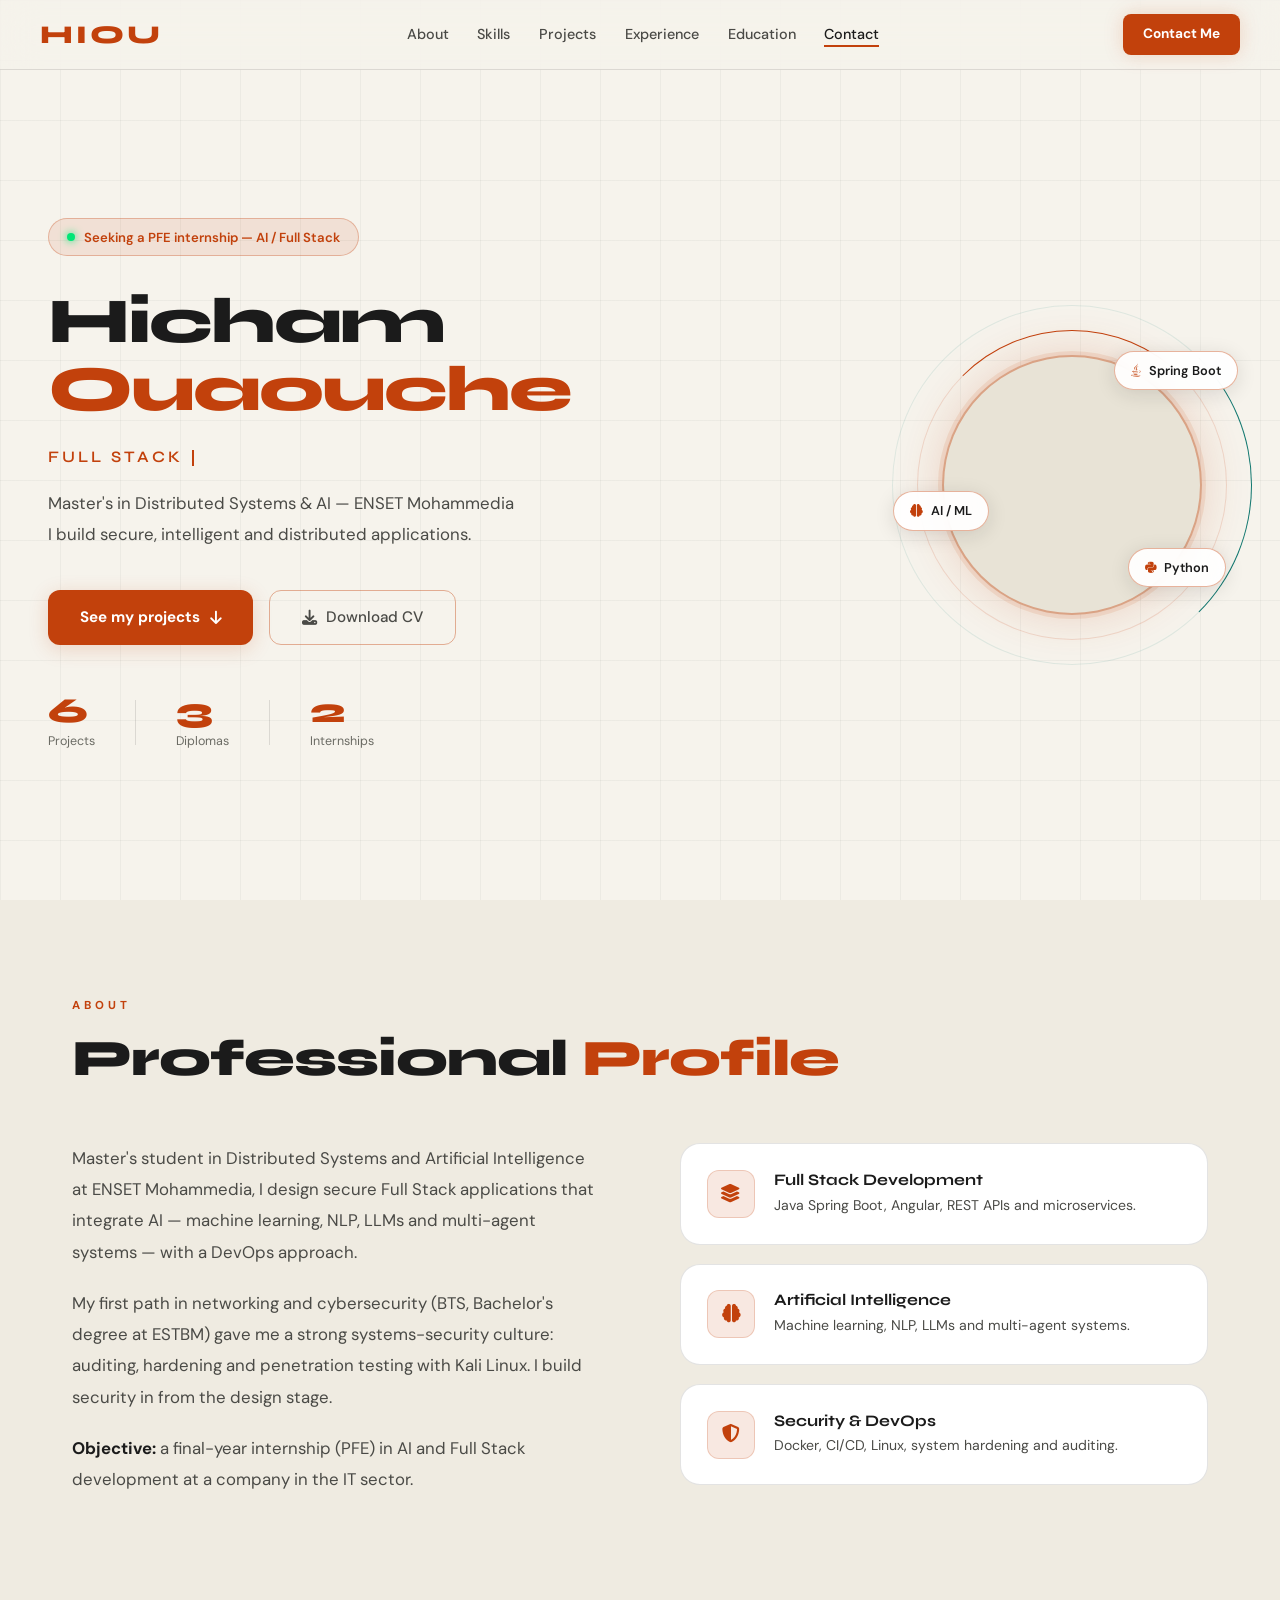
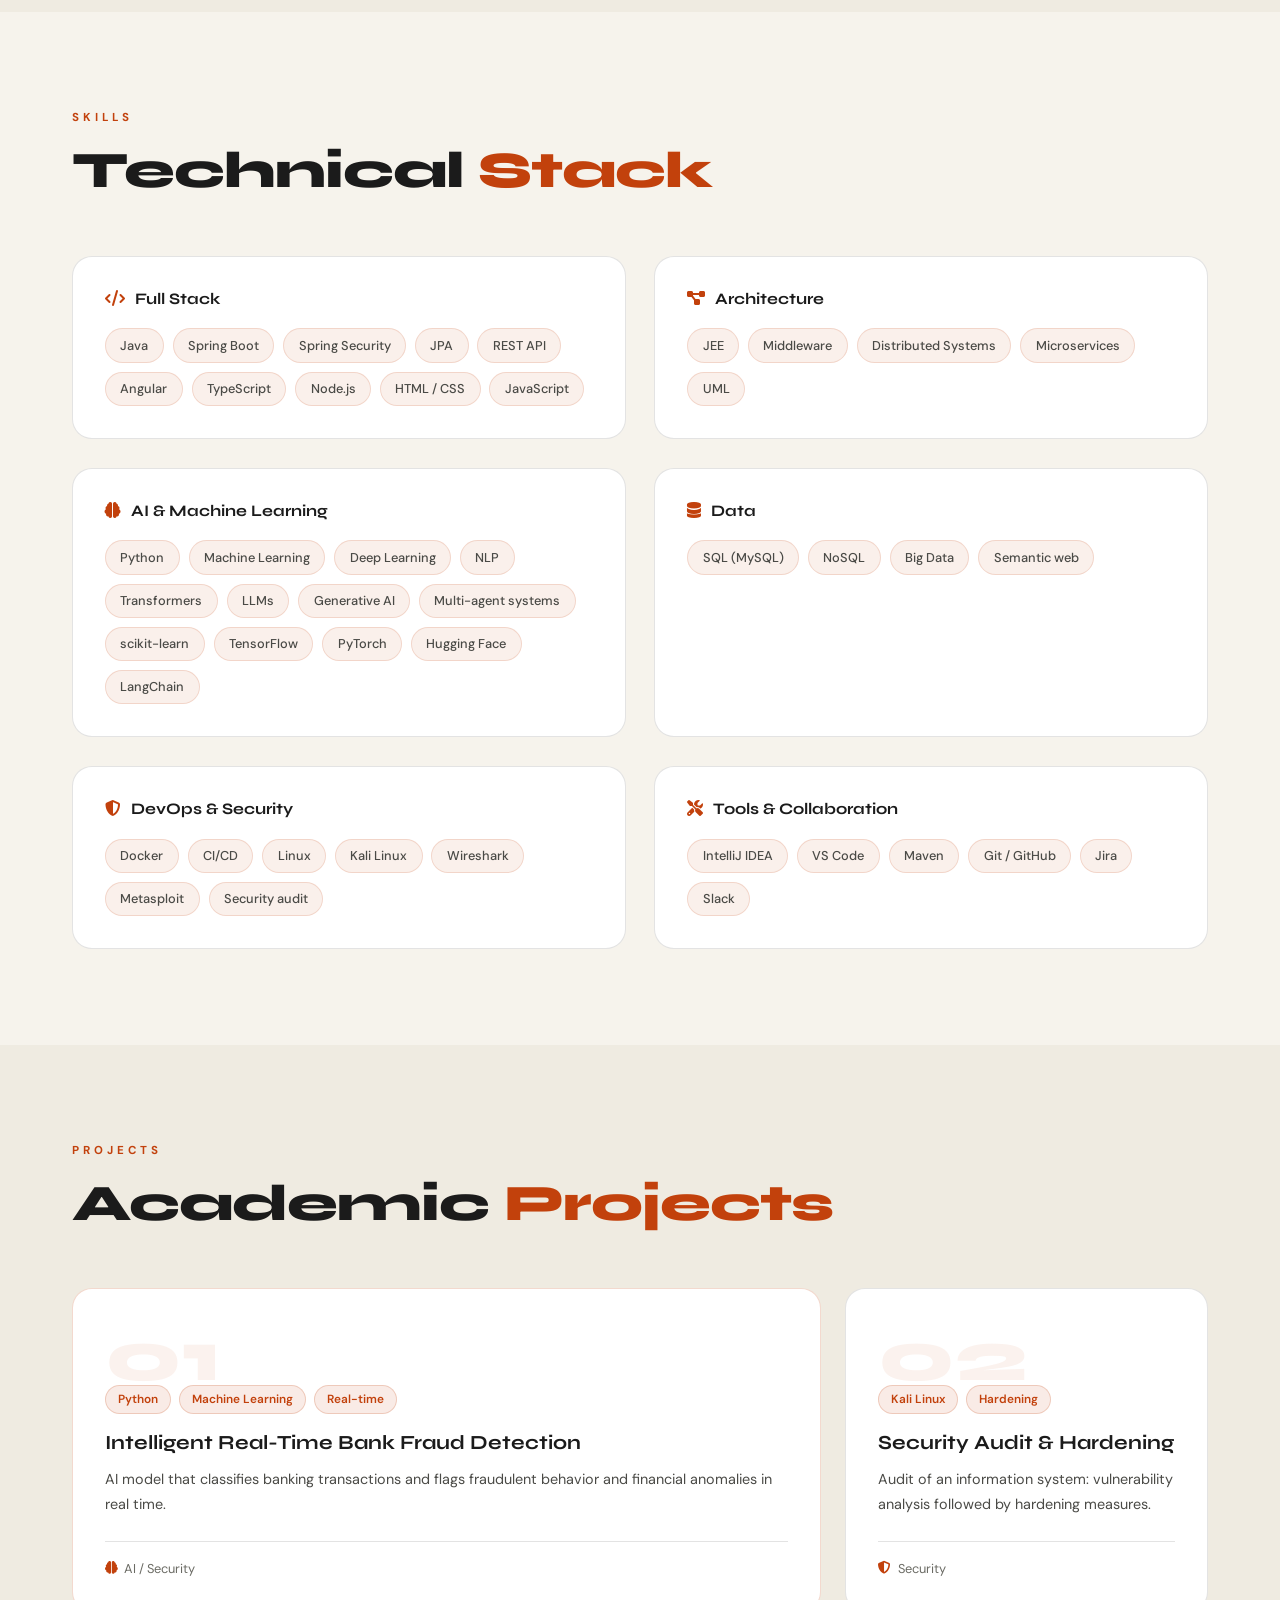
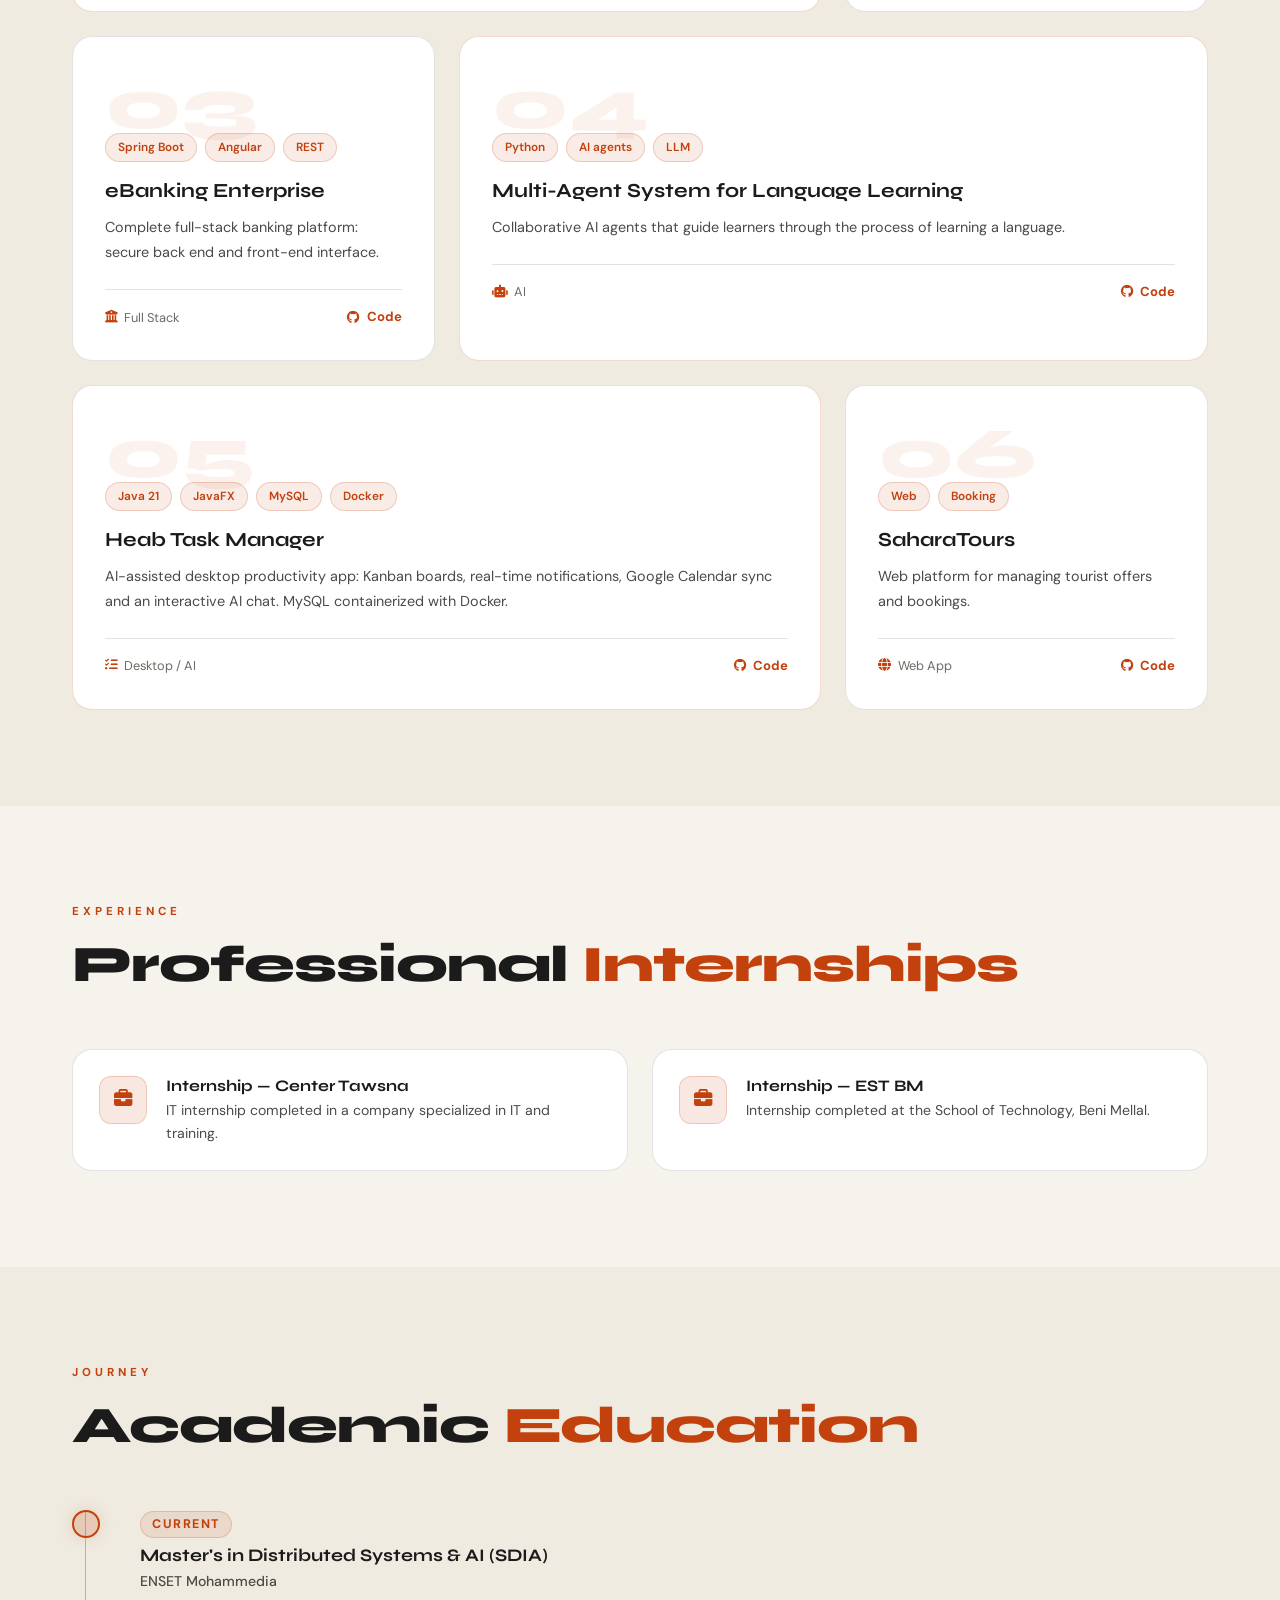
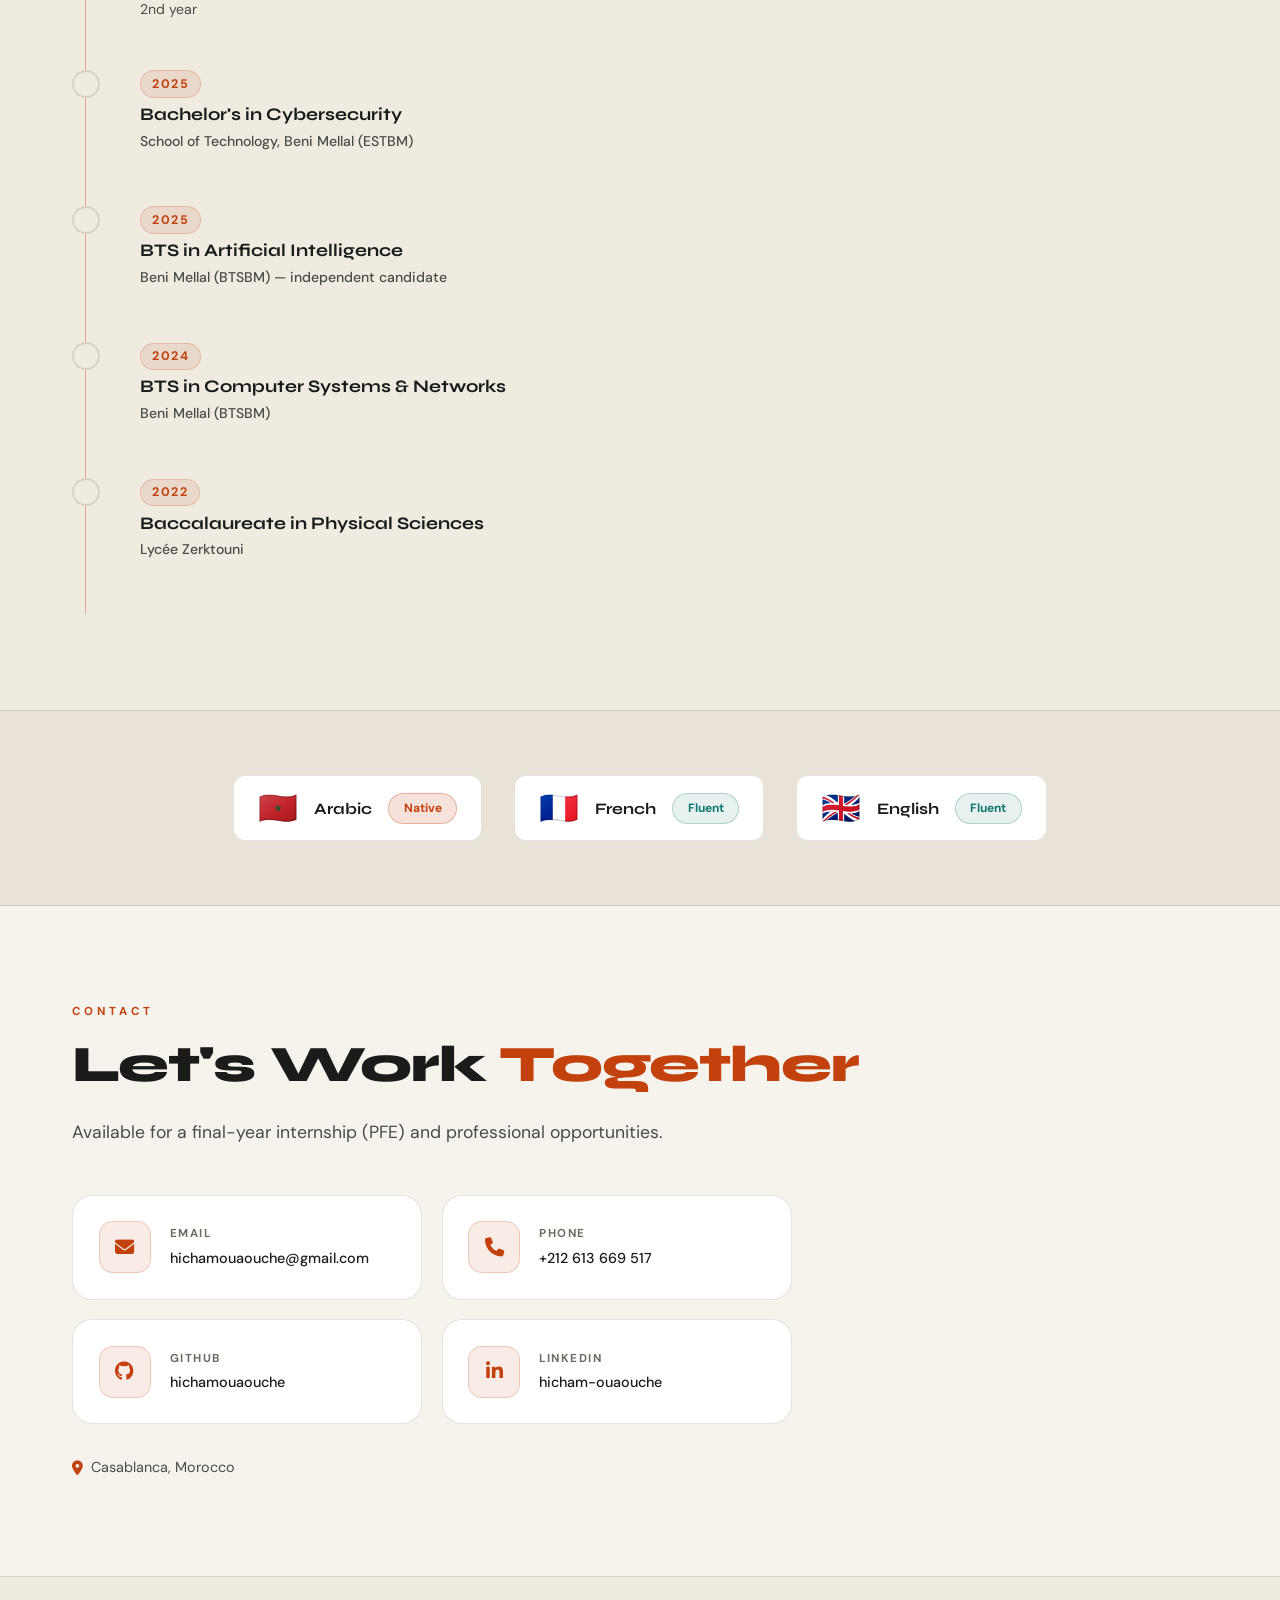
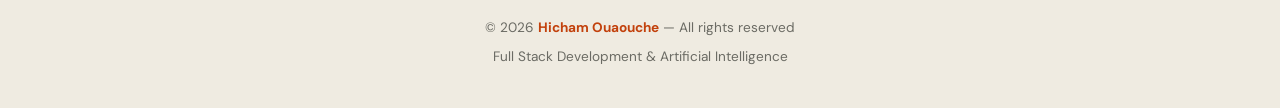
==== commit 4ac8e56c: "update" ====
--- a/index.html
+++ b/index.html
@@ -1,472 +1,171 @@
-
-<!--
-  Fichier principal HTML du portfolio de Hicham Ouaouche
-  Structure : navigation, sections (about, skills, projects, education, contact), formulaire de contact, footer
-  Utilise CSS externe (style.css), polices Google Fonts, Font Awesome, et script.js
--->
 <!DOCTYPE html>
 <html lang="en">
 <head>
-  <meta charset="UTF-8" />
-  <meta name="viewport" content="width=device-width, initial-scale=1.0"/>
-  <meta name="description" content="Hicham Ouaouche — Cybersecurity & AI Engineer. Portfolio showcasing projects, skills, and contact info."/>
-  <title>Hicham Ouaouche — Portfolio</title>
-  <!-- Reading progress bar -->
-  <div id="progress-bar"></div>
-  <!-- Main stylesheet -->
-  <link rel="stylesheet" href="style.css" />
-  <!-- Google Fonts -->
-  <link href="https://fonts.googleapis.com/css2?family=Syne:wght@400;600;700;800&family=DM+Sans:wght@300;400;500&display=swap" rel="stylesheet"/>
-  <!-- Font Awesome -->
-  <link rel="stylesheet" href="https://cdnjs.cloudflare.com/ajax/libs/font-awesome/6.5.0/css/all.min.css"/>
+<meta charset="UTF-8">
+<meta name="viewport" content="width=device-width, initial-scale=1.0">
+<title>Hicham Ouaouche — Full Stack Developer & AI Engineer</title>
+<meta name="description" content="Hicham Ouaouche — Full Stack Developer (Java Spring Boot, Angular) & AI Engineer. Master's student in Distributed Systems and AI at ENSET Mohammedia. Seeking a PFE internship.">
+<meta property="og:title" content="Hicham Ouaouche — Full Stack Developer & AI Engineer">
+<meta property="og:description" content="Secure, intelligent, distributed applications. Portfolio, projects and contact.">
+<meta name="theme-color" content="#F6F3EC">
+<link rel="icon" href="data:image/svg+xml,<svg xmlns='http://www.w3.org/2000/svg' viewBox='0 0 100 100'><text y='.9em' font-size='90'>👨‍💻</text></svg>">
+<link rel="preconnect" href="https://fonts.googleapis.com">
+<link rel="preconnect" href="https://fonts.gstatic.com" crossorigin>
+<link href="https://fonts.googleapis.com/css2?family=Syne:wght@600;700;800&family=DM+Sans:wght@400;500;700&display=swap" rel="stylesheet">
+<link rel="stylesheet" href="https://cdnjs.cloudflare.com/ajax/libs/font-awesome/6.5.0/css/all.min.css">
+<link rel="stylesheet" href="style.css">
+<script>document.documentElement.classList.add('js')</script>
 </head>
 <body>
+<div id="progress-bar"></div>
 
-  <!-- Reading progress bar -->
-  <div id="progress-bar"></div>
+<nav class="nav">
+  <a href="#home" class="nav-logo" aria-label="Back to top">HIOU</a>
+  <ul class="nav-links">
+    <li><a href="#about">About</a></li>
+    <li><a href="#skills">Skills</a></li>
+    <li><a href="#projects">Projects</a></li>
+    <li><a href="#experience">Experience</a></li>
+    <li><a href="#education">Education</a></li>
+    <li><a href="#contact">Contact</a></li>
+  </ul>
+  <a href="mailto:hichamouaouche@gmail.com" class="nav-cta">Contact Me</a>
+  <button class="nav-hamburger" aria-label="Toggle menu" aria-expanded="false"><span></span><span></span><span></span></button>
+</nav>
 
-  <!--
-    NAVIGATION PRINCIPALE
-    - Menu fixe, liens d'ancrage, hamburger mobile, bouton CTA
-  -->
-  <nav class="nav">
-    <a href="#" class="nav-logo" aria-label="Back to top">HIOU</a>
-    <ul class="nav-links">
-      <li><a href="#about">About</a></li>
-      <li><a href="#skills">Skills</a></li>
-      <li><a href="#projects">Projects</a></li>
-      <li><a href="#education">Education</a></li>
-      <li><a href="#contact">Contact</a></li>
-    </ul>
-    <a href="#contact-form" class="nav-cta">Contact Me</a>
-    <!-- Hamburger button (mobile) -->
-    <button class="nav-hamburger" aria-label="Toggle menu" aria-expanded="false">
-      <span></span>
-      <span></span>
-      <span></span>
-    </button>
-  </nav>
+<header class="hero" id="home">
+  <div class="hero-bg"><div class="grid-lines"></div><div class="glow glow-1"></div><div class="glow glow-2"></div></div>
+  <div class="hero-content">
+    <div class="hero-badge"><span class="badge-dot"></span>Seeking a PFE internship — AI / Full Stack</div>
+    <h1 class="hero-name"><span>Hicham</span><span class="accent">Ouaouche</span></h1>
+    <p class="hero-title"><span id="typed-text">Full Stack Developer</span><span id="typed-cursor"></span></p>
+    <p class="hero-sub">Master's in Distributed Systems &amp; AI — ENSET Mohammedia<br>I build secure, intelligent and distributed applications.</p>
+    <div class="hero-actions">
+      <a href="#projects" class="btn-primary">See my projects <i class="fa-solid fa-arrow-down"></i></a>
+      <a href="cv/Hicham_Ouaouche_CV.pdf" class="btn-ghost" download><i class="fa-solid fa-download"></i> Download CV</a>
+    </div>
+    <div class="hero-stats">
+      <div class="stat"><span class="stat-num">6</span><span class="stat-label">Projects</span></div>
+      <div class="stat-divider"></div>
+      <div class="stat"><span class="stat-num">3</span><span class="stat-label">Diplomas</span></div>
+      <div class="stat-divider"></div>
+      <div class="stat"><span class="stat-num">2</span><span class="stat-label">Internships</span></div>
+    </div>
+  </div>
+  <div class="hero-visual">
+    <div class="photo-frame">
+      <div class="photo-glow"></div>
+      <div class="photo-placeholder"><img src="hicham.jpeg" alt="Photo of Hicham Ouaouche" class="profile-photo" onerror="this.style.display='none'"></div>
+      <div class="photo-ring ring-1"></div><div class="photo-ring ring-2"></div>
+      <div class="floating-chip chip-1"><i class="fa-brands fa-java"></i> Spring Boot</div>
+      <div class="floating-chip chip-2"><i class="fa-brands fa-python"></i> Python</div>
+      <div class="floating-chip chip-3"><i class="fa-solid fa-brain"></i> AI / ML</div>
+    </div>
+  </div>
+</header>
 
-  <!--
-    FORMULAIRE DE CONTACT (popup CSS :target)
-    - S'ouvre via #contact-form, champs requis : nom, email, message
-  -->
-  <section class="contact-form-panel" id="contact-form">
-    <div class="contact-form-box">
-      <h2>Send me a message</h2>
-      <p>Fill in your details and message below.</p>
-
-      <form action="mailto:hichamouauche@gmail.com" method="post" enctype="text/plain" class="contact-form-simple">
-        <label for="full-name">Full Name</label>
-        <input type="text" id="full-name" name="Full Name" placeholder="Your full name" required />
-
-        <label for="email">Email</label>
-        <input type="email" id="email" name="Email" placeholder="you@example.com" required />
-
-        <label for="phone">Phone (optional)</label>
-        <input type="tel" id="phone" name="Phone" placeholder="+212 6XX XXX XXX" />
-
-        <label for="message">Message</label>
-        <textarea id="message" name="Message" rows="5" placeholder="What would you like to discuss?" required></textarea>
-
-        <div class="form-actions">
-          <button type="submit" class="btn-primary"><i class="fa-solid fa-paper-plane"></i> Send</button>
-          <a href="#" class="btn-ghost"><i class="fa-solid fa-xmark"></i> Close</a>
-        </div>
-      </form>
-    </div>
-  </section>
-
-  <!--
-    SECTION HERO
-    - Présentation, photo, stats, boutons d'action
-  -->
-  <section class="hero" id="home">
-    <div class="hero-bg">
-      <div class="grid-lines"></div>
-      <div class="glow glow-1"></div>
-      <div class="glow glow-2"></div>
-    </div>
-
-    <div class="hero-content">
-      <div class="hero-badge">
-        <span class="badge-dot"></span>
-        Open to Opportunities
+<main>
+<section class="about section" id="about">
+  <div class="container">
+    <div class="section-label reveal">About</div>
+    <h2 class="section-title reveal">Professional <span class="accent">Profile</span></h2>
+    <div class="about-grid">
+      <div class="about-text reveal">
+        <p>Master's student in Distributed Systems and Artificial Intelligence at ENSET Mohammedia, I design secure Full Stack applications that integrate AI — machine learning, NLP, LLMs and multi-agent systems — with a DevOps approach.</p>
+        <p>My first path in networking and cybersecurity (BTS, Bachelor's degree at ESTBM) gave me a strong systems-security culture: auditing, hardening and penetration testing with Kali Linux. I build security in from the design stage.</p>
+        <p><strong>Objective:</strong> a final-year internship (PFE) in AI and Full Stack development at a company in the IT sector.</p>
       </div>
-      <h1 class="hero-name">
-        <span>Hicham</span>
-        <span class="name-accent">Ouaouche</span>
-      </h1>
-      <p class="hero-title">
-        <span id="typed-text">Cybersecurity Expert</span><span id="typed-cursor"></span>
-      </p>
-      <p class="hero-sub">
-        SDIA Master's — ENSET Mohammedia<br/>
-        Securing the digital future through intelligent innovation.
-      </p>
-      <div class="hero-actions">
-        <a href="#projects" class="btn-primary">See my projects <i class="fa-solid fa-arrow-down"></i></a>
-        <a href="#contact" class="btn-ghost">Contact</a>
-      </div>
-      <div class="hero-stats">
-        <div class="stat">
-          <span class="stat-num">5+</span>
-          <span class="stat-label">Projects Completed</span>
-        </div>
-        <div class="stat-divider"></div>
-        <div class="stat">
-          <span class="stat-num">3+</span>
-          <span class="stat-label">Diplomas Earned</span>
-        </div>
-        <div class="stat-divider"></div>
-        <div class="stat">
-          <span class="stat-num">2</span>
-          <span class="stat-label">Internships Completed</span>
-        </div>
+      <div class="about-cards">
+        <div class="about-card reveal"><div class="card-icon"><i class="fa-solid fa-layer-group"></i></div><div><h3>Full Stack Development</h3><p>Java Spring Boot, Angular, REST APIs and microservices.</p></div></div>
+        <div class="about-card reveal"><div class="card-icon"><i class="fa-solid fa-brain"></i></div><div><h3>Artificial Intelligence</h3><p>Machine learning, NLP, LLMs and multi-agent systems.</p></div></div>
+        <div class="about-card reveal"><div class="card-icon"><i class="fa-solid fa-shield-halved"></i></div><div><h3>Security &amp; DevOps</h3><p>Docker, CI/CD, Linux, system hardening and auditing.</p></div></div>
       </div>
     </div>
+  </div>
+</section>
 
-    <div class="hero-visual">
-      <div class="photo-frame">
-        <div class="photo-glow"></div>
-        <div class="photo-placeholder">
-          <img src="hicham.jpeg" alt="Photo of Hicham Ouaouche" class="profile-photo" />
-        </div>
-        <div class="photo-ring ring-1"></div>
-        <div class="photo-ring ring-2"></div>
-        <div class="floating-chip chip-1"><i class="fa-brands fa-python"></i> Python</div>
-        <div class="floating-chip chip-2"><i class="fa-solid fa-shield-halved"></i> Kali Linux</div>
-        <div class="floating-chip chip-3"><i class="fa-solid fa-brain"></i> AI / ML</div>
-      </div>
+<section class="skills section" id="skills">
+  <div class="container">
+    <div class="section-label reveal">Skills</div>
+    <h2 class="section-title reveal">Technical <span class="accent">Stack</span></h2>
+    <div class="skills-grid">
+      <div class="skill-category reveal"><h3 class="cat-title"><i class="fa-solid fa-code"></i> Full Stack</h3><div class="skill-tags"><span class="tag">Java</span><span class="tag">Spring Boot</span><span class="tag">Spring Security</span><span class="tag">JPA</span><span class="tag">REST API</span><span class="tag">Angular</span><span class="tag">TypeScript</span><span class="tag">Node.js</span><span class="tag">HTML / CSS</span><span class="tag">JavaScript</span></div></div>
+      <div class="skill-category reveal"><h3 class="cat-title"><i class="fa-solid fa-diagram-project"></i> Architecture</h3><div class="skill-tags"><span class="tag">JEE</span><span class="tag">Middleware</span><span class="tag">Distributed Systems</span><span class="tag">Microservices</span><span class="tag">UML</span></div></div>
+      <div class="skill-category reveal"><h3 class="cat-title"><i class="fa-solid fa-brain"></i> AI &amp; Machine Learning</h3><div class="skill-tags"><span class="tag">Python</span><span class="tag">Machine Learning</span><span class="tag">Deep Learning</span><span class="tag">NLP</span><span class="tag">Transformers</span><span class="tag">LLMs</span><span class="tag">Generative AI</span><span class="tag">Multi-agent systems</span><span class="tag">scikit-learn</span><span class="tag">TensorFlow</span><span class="tag">PyTorch</span><span class="tag">Hugging Face</span><span class="tag">LangChain</span></div></div>
+      <div class="skill-category reveal"><h3 class="cat-title"><i class="fa-solid fa-database"></i> Data</h3><div class="skill-tags"><span class="tag">SQL (MySQL)</span><span class="tag">NoSQL</span><span class="tag">Big Data</span><span class="tag">Semantic web</span></div></div>
+      <div class="skill-category reveal"><h3 class="cat-title"><i class="fa-solid fa-shield-halved"></i> DevOps &amp; Security</h3><div class="skill-tags"><span class="tag">Docker</span><span class="tag">CI/CD</span><span class="tag">Linux</span><span class="tag">Kali Linux</span><span class="tag">Wireshark</span><span class="tag">Metasploit</span><span class="tag">Security audit</span></div></div>
+      <div class="skill-category reveal"><h3 class="cat-title"><i class="fa-solid fa-screwdriver-wrench"></i> Tools &amp; Collaboration</h3><div class="skill-tags"><span class="tag">IntelliJ IDEA</span><span class="tag">VS Code</span><span class="tag">Maven</span><span class="tag">Git / GitHub</span><span class="tag">Jira</span><span class="tag">Slack</span></div></div>
     </div>
-  </section>
+  </div>
+</section>
 
+<section class="projects section" id="projects">
+  <div class="container">
+    <div class="section-label reveal">Projects</div>
+    <h2 class="section-title reveal">Academic <span class="accent">Projects</span></h2>
+    <div class="projects-grid">
+      <article class="project-card featured reveal"><div class="project-number">01</div><div class="project-tags-row"><span>Python</span><span>Machine Learning</span><span>Real-time</span></div><h3>Intelligent Real-Time Bank Fraud Detection</h3><p>AI model that classifies banking transactions and flags fraudulent behavior and financial anomalies in real time.</p><div class="project-footer"><span class="project-type"><i class="fa-solid fa-brain"></i> AI / Security</span></div></article>
+      <article class="project-card reveal"><div class="project-number">02</div><div class="project-tags-row"><span>Kali Linux</span><span>Hardening</span></div><h3>Security Audit &amp; Hardening</h3><p>Audit of an information system: vulnerability analysis followed by hardening measures.</p><div class="project-footer"><span class="project-type"><i class="fa-solid fa-shield-halved"></i> Security</span></div></article>
+      <article class="project-card reveal"><div class="project-number">03</div><div class="project-tags-row"><span>Spring Boot</span><span>Angular</span><span>REST</span></div><h3>eBanking Enterprise</h3><p>Complete full-stack banking platform: secure back end and front-end interface.</p><div class="project-footer"><span class="project-type"><i class="fa-solid fa-building-columns"></i> Full Stack</span><a class="project-link" href="https://github.com/hichamouaouche/Projet__BackEnd_FrontEnd_EBanking" target="_blank" rel="noopener"><i class="fa-brands fa-github"></i> Code</a></div></article>
+      <article class="project-card featured reveal"><div class="project-number">04</div><div class="project-tags-row"><span>Python</span><span>AI agents</span><span>LLM</span></div><h3>Multi-Agent System for Language Learning</h3><p>Collaborative AI agents that guide learners through the process of learning a language.</p><div class="project-footer"><span class="project-type"><i class="fa-solid fa-robot"></i> AI</span><a class="project-link" href="https://github.com/hichamouaouche/Projet_SMA" target="_blank" rel="noopener"><i class="fa-brands fa-github"></i> Code</a></div></article>
+      <article class="project-card featured reveal"><div class="project-number">05</div><div class="project-tags-row"><span>Java 21</span><span>JavaFX</span><span>MySQL</span><span>Docker</span></div><h3>Heab Task Manager</h3><p>AI-assisted desktop productivity app: Kanban boards, real-time notifications, Google Calendar sync and an interactive AI chat. MySQL containerized with Docker.</p><div class="project-footer"><span class="project-type"><i class="fa-solid fa-list-check"></i> Desktop / AI</span><a class="project-link" href="https://github.com/hichamouaouche/heab-task-main" target="_blank" rel="noopener"><i class="fa-brands fa-github"></i> Code</a></div></article>
+      <article class="project-card reveal"><div class="project-number">06</div><div class="project-tags-row"><span>Web</span><span>Booking</span></div><h3>SaharaTours</h3><p>Web platform for managing tourist offers and bookings.</p><div class="project-footer"><span class="project-type"><i class="fa-solid fa-globe"></i> Web App</span><a class="project-link" href="https://github.com/hichamouaouche/SaharaTours" target="_blank" rel="noopener"><i class="fa-brands fa-github"></i> Code</a></div></article>
+    </div>
+  </div>
+</section>
 
-  <!--
-    SECTION ABOUT
-  -->
-  <section class="about section" id="about">
-    <div class="container">
-      <div class="section-label reveal">About</div>
-      <h2 class="section-title reveal">Professional <span class="accent">Profile</span></h2>
-      <div class="about-grid">
-        <div class="about-text reveal">
-          <p>Master's student in Distributed Systems and Artificial Intelligence at ENSET Mohammedia, specializing in the convergence of digital security and advanced AI.</p>
-          <p>With a degree in Cybersecurity from ESTBM, I have developed hands-on expertise in security auditing, penetration testing, and system hardening using tools like Kali Linux, Wireshark, and Metasploit.</p>
-          <p>My goal: to design intelligent systems capable of detecting and preventing cyber threats in real time.</p>
-        </div>
-        <div class="about-cards">
-          <div class="about-card reveal">
-            <div class="card-icon"><i class="fa-solid fa-shield-halved"></i></div>
-            <div>
-              <h3>Cybersecurity</h3>
-              <p>Auditing, pentesting, vulnerability analysis, and system hardening.</p>
-            </div>
-          </div>
-          <div class="about-card reveal">
-            <div class="card-icon"><i class="fa-solid fa-brain"></i></div>
-            <div>
-              <h3>Artificial Intelligence</h3>
-              <p>Machine learning applied to fraud and anomaly detection.</p>
-            </div>
-          </div>
-          <div class="about-card reveal">
-            <div class="card-icon"><i class="fa-solid fa-network-wired"></i></div>
-            <div>
-              <h3>Networks</h3>
-              <p>Network administration, distributed systems, and infrastructure security.</p>
-            </div>
-          </div>
-        </div>
-      </div>
+<section class="experience section" id="experience">
+  <div class="container">
+    <div class="section-label reveal">Experience</div>
+    <h2 class="section-title reveal">Professional <span class="accent">Internships</span></h2>
+    <div class="exp-grid">
+      <!-- TODO: add dates, missions and technologies for each internship -->
+      <div class="about-card reveal"><div class="card-icon"><i class="fa-solid fa-briefcase"></i></div><div><h3>Internship — Center Tawsna</h3><p>IT internship completed in a company specialized in IT and training.</p></div></div>
+      <div class="about-card reveal"><div class="card-icon"><i class="fa-solid fa-briefcase"></i></div><div><h3>Internship — EST BM</h3><p>Internship completed at the School of Technology, Beni Mellal.</p></div></div>
     </div>
-  </section>
+  </div>
+</section>
 
+<section class="education section" id="education">
+  <div class="container">
+    <div class="section-label reveal">Journey</div>
+    <h2 class="section-title reveal">Academic <span class="accent">Education</span></h2>
+    <div class="timeline">
+      <div class="timeline-item reveal active"><div class="timeline-dot"></div><div class="timeline-body"><span class="timeline-year">Current</span><h3>Master's in Distributed Systems &amp; AI (SDIA)</h3><p class="timeline-school">ENSET Mohammedia</p><p>2nd year</p></div></div>
+      <div class="timeline-item reveal"><div class="timeline-dot"></div><div class="timeline-body"><span class="timeline-year">2025</span><h3>Bachelor's in Cybersecurity</h3><p class="timeline-school">School of Technology, Beni Mellal (ESTBM)</p></div></div>
+      <div class="timeline-item reveal"><div class="timeline-dot"></div><div class="timeline-body"><span class="timeline-year">2025</span><h3>BTS in Artificial Intelligence</h3><p class="timeline-school">Beni Mellal (BTSBM) — independent candidate</p></div></div>
+      <div class="timeline-item reveal"><div class="timeline-dot"></div><div class="timeline-body"><span class="timeline-year">2024</span><h3>BTS in Computer Systems &amp; Networks</h3><p class="timeline-school">Beni Mellal (BTSBM)</p></div></div>
+      <div class="timeline-item reveal"><div class="timeline-dot"></div><div class="timeline-body"><span class="timeline-year">2022</span><h3>Baccalaureate in Physical Sciences</h3><p class="timeline-school">Lycée Zerktouni</p></div></div>
+    </div>
+  </div>
+</section>
 
-  <!--
-    SECTION SKILLS
-  -->
-  <section class="skills section" id="skills">
-    <div class="container">
-      <div class="section-label reveal">Skills</div>
-      <h2 class="section-title reveal">Technical <span class="accent">Stack</span></h2>
-      <div class="skills-grid">
+<section class="languages-section" aria-label="Languages">
+  <div class="container"><div class="lang-bar">
+    <div class="lang-item reveal"><span class="lang-flag">🇲🇦</span><span class="lang-name">Arabic</span><span class="lang-level native">Native</span></div>
+    <div class="lang-item reveal"><span class="lang-flag">🇫🇷</span><span class="lang-name">French</span><span class="lang-level fluent">Fluent</span></div>
+    <div class="lang-item reveal"><span class="lang-flag">🇬🇧</span><span class="lang-name">English</span><span class="lang-level fluent">Fluent</span></div>
+  </div></div>
+</section>
 
-        <div class="skill-category reveal">
-          <h3 class="cat-title"><i class="fa-solid fa-shield-halved"></i> Security</h3>
-          <div class="skill-tags">
-            <span class="tag">Kali Linux</span>
-            <span class="tag">Wireshark</span>
-            <span class="tag">Metasploit</span>
-            <span class="tag">Vulnerability Analysis</span>
-            <span class="tag">Firewall</span>
-            <span class="tag">Security Audit</span>
-            <span class="tag">Pentest</span>
-          </div>
-        </div>
+<section class="contact section" id="contact">
+  <div class="container">
+    <div class="section-label reveal">Contact</div>
+    <h2 class="section-title reveal">Let's Work <span class="accent">Together</span></h2>
+    <p class="contact-sub reveal">Available for a final-year internship (PFE) and professional opportunities.</p>
+    <div class="contact-grid">
+      <a href="mailto:hichamouaouche@gmail.com" class="contact-card reveal"><div class="contact-icon"><i class="fa-solid fa-envelope"></i></div><div><p class="contact-label">Email</p><p class="contact-value">hichamouaouche@gmail.com</p></div></a>
+      <a href="tel:+212613669517" class="contact-card reveal"><div class="contact-icon"><i class="fa-solid fa-phone"></i></div><div><p class="contact-label">Phone</p><p class="contact-value">+212 613 669 517</p></div></a>
+      <a href="https://github.com/hichamouaouche" target="_blank" rel="noopener" class="contact-card reveal"><div class="contact-icon"><i class="fa-brands fa-github"></i></div><div><p class="contact-label">GitHub</p><p class="contact-value">hichamouaouche</p></div></a>
+      <a href="https://linkedin.com/in/hicham-ouaouche-64847832b" target="_blank" rel="noopener" class="contact-card reveal"><div class="contact-icon"><i class="fa-brands fa-linkedin-in"></i></div><div><p class="contact-label">LinkedIn</p><p class="contact-value">hicham-ouaouche</p></div></a>
+    </div>
+    <p class="contact-location reveal"><i class="fa-solid fa-location-dot"></i> Casablanca, Morocco</p>
+  </div>
+</section>
+</main>
 
-        <div class="skill-category reveal">
-          <h3 class="cat-title"><i class="fa-solid fa-code"></i> Programming</h3>
-          <div class="skill-tags">
-            <span class="tag">Python</span>
-            <span class="tag">Java</span>
-            <span class="tag">Bash</span>
-            <span class="tag">HTML / CSS</span>
-            <span class="tag">PHP</span>
-            <span class="tag">JavaScript</span>
-            <span class="tag">WordPress</span>
-          </div>
-        </div>
-
-        <div class="skill-category reveal">
-          <h3 class="cat-title"><i class="fa-solid fa-server"></i> Systems &amp; Networks</h3>
-          <div class="skill-tags">
-            <span class="tag">Ubuntu</span>
-            <span class="tag">Windows Server</span>
-            <span class="tag">Network Administration</span>
-            <span class="tag">Distributed Systems</span>
-          </div>
-        </div>
-
-        <div class="skill-category reveal">
-          <h3 class="cat-title"><i class="fa-solid fa-brain"></i> AI &amp; Big Data</h3>
-          <div class="skill-tags">
-            <span class="tag">Machine Learning</span>
-            <span class="tag">Anomaly Detection</span>
-            <span class="tag">Big Data</span>
-            <span class="tag">Applied Mathematics</span>
-          </div>
-        </div>
-
-      </div>
-    </div>
-  </section>
-
-
-  <!--
-    SECTION PROJECTS
-  -->
-  <section class="projects section" id="projects">
-    <div class="container">
-      <div class="section-label reveal">Projects</div>
-      <h2 class="section-title reveal">Recent <span class="accent">Work</span></h2>
-      <div class="projects-grid">
-
-        <div class="project-card featured reveal">
-          <div class="project-number">01</div>
-          <div class="project-tags-row">
-            <span>Python</span><span>Machine Learning</span><span>Real-time</span>
-          </div>
-          <h3>Bank Fraud Detection with AI</h3>
-          <p>Real-time detection system using machine learning to identify banking fraud and financial anomalies. Achieves high accuracy with minimal false positives.</p>
-          <div class="project-footer">
-            <span class="project-type"><i class="fa-solid fa-brain"></i> AI / Cybersecurity</span>
-          </div>
-        </div>
-
-        <div class="project-card reveal">
-          <div class="project-number">02</div>
-          <div class="project-tags-row">
-            <span>Kali Linux</span><span>Metasploit</span>
-          </div>
-          <h3>System Security Audit</h3>
-          <p>In-depth analysis and strengthening of a complete system's security. Penetration testing and vulnerability reporting.</p>
-          <div class="project-footer">
-            <span class="project-type"><i class="fa-solid fa-shield-halved"></i> Security</span>
-          </div>
-        </div>
-
-        <div class="project-card reveal">
-          <div class="project-number">03</div>
-          <div class="project-tags-row">
-            <span>Java</span><span>Application</span>
-          </div>
-          <h3>Heab Task Manager</h3>
-          <p>Task management platform to optimize personal and professional productivity and organization.</p>
-          <div class="project-footer">
-            <span class="project-type"><i class="fa-solid fa-list-check"></i> Productivity</span>
-          </div>
-        </div>
-
-        <div class="project-card reveal">
-          <div class="project-number">04</div>
-          <div class="project-tags-row">
-            <span>PHP</span><span>HTML/CSS</span>
-          </div>
-          <h3>Student Absence Management</h3>
-          <p>Web application for tracking student attendance with dashboard and automated reports.</p>
-          <div class="project-footer">
-            <span class="project-type"><i class="fa-solid fa-globe"></i> Web App</span>
-          </div>
-        </div>
-
-        <div class="project-card reveal">
-          <div class="project-number">05</div>
-          <div class="project-tags-row">
-            <span>PHP</span><span>HTML/CSS</span>
-          </div>
-          <h3>IT Equipment Management</h3>
-          <p>Website for tracking computer equipment with inventory, assignments, and maintenance history.</p>
-          <div class="project-footer">
-            <span class="project-type"><i class="fa-solid fa-globe"></i> Web App</span>
-          </div>
-        </div>
-
-      </div>
-    </div>
-  </section>
-
-
-  <!--
-    SECTION EDUCATION
-  -->
-  <section class="education section" id="education">
-    <div class="container">
-      <div class="section-label reveal">Journey</div>
-      <h2 class="section-title reveal">Academic <span class="accent">Education</span></h2>
-      <div class="timeline">
-
-        <div class="timeline-item active">
-          <div class="timeline-dot"></div>
-          <div class="timeline-body">
-            <span class="timeline-year">Ongoing</span>
-            <h3>Master SDIA</h3>
-            <p class="timeline-school">ENSET Mohammedia</p>
-            <p>Distributed Systems and Artificial Intelligence — 1st year</p>
-          </div>
-        </div>
-
-        <div class="timeline-item">
-          <div class="timeline-dot"></div>
-          <div class="timeline-body">
-            <span class="timeline-year">2025</span>
-            <h3>Cybersecurity Bachelor's</h3>
-            <p class="timeline-school">École Supérieure de Technologie, Mohammedia (ESTBM)</p>
-          </div>
-        </div>
-
-        <div class="timeline-item">
-          <div class="timeline-dot"></div>
-          <div class="timeline-body">
-            <span class="timeline-year">2025</span>
-            <h3>AI Technical Diploma</h3>
-            <p class="timeline-school">BTSBM, Mohammedia (Independent Candidate)</p>
-          </div>
-        </div>
-
-        <div class="timeline-item">
-          <div class="timeline-dot"></div>
-          <div class="timeline-body">
-            <span class="timeline-year">2024</span>
-            <h3>IT Systems &amp; Networks Diploma</h3>
-            <p class="timeline-school">BTSBM, Mohammedia</p>
-          </div>
-        </div>
-
-        <div class="timeline-item">
-          <div class="timeline-dot"></div>
-          <div class="timeline-body">
-            <span class="timeline-year">2022</span>
-            <h3>High School Diploma — Physical Sciences</h3>
-            <p class="timeline-school">Lycée Zerktouni, Mohammedia</p>
-          </div>
-        </div>
-
-      </div>
-    </div>
-  </section>
-
-  <!--
-    SECTION LANGUAGES
-  -->
-  <section class="languages-section">
-    <div class="container">
-      <div class="lang-bar">
-        <div class="lang-item reveal">
-          <span class="lang-flag">🇲🇦</span>
-          <span class="lang-name">Arabic</span>
-          <span class="lang-level native">Native</span>
-        </div>
-        <div class="lang-item reveal">
-          <span class="lang-flag">🇫🇷</span>
-          <span class="lang-name">French</span>
-          <span class="lang-level fluent">Fluent</span>
-        </div>
-        <div class="lang-item reveal">
-          <span class="lang-flag">🇬🇧</span>
-          <span class="lang-name">English</span>
-          <span class="lang-level fluent">Fluent</span>
-        </div>
-      </div>
-    </div>
-  </section>
-
-
-  <!--
-    SECTION CONTACT
-  -->
-  <section class="contact section" id="contact">
-    <div class="container">
-      <div class="section-label reveal">Contact</div>
-      <h2 class="section-title reveal">Let's Work <span class="accent">Together</span></h2>
-      <p class="contact-sub reveal">I am available for internships, projects, and professional opportunities.</p>
-      <div class="contact-grid">
-        <a href="mailto:hichamouauche@gmail.com" class="contact-card reveal">
-          <div class="contact-icon"><i class="fa-solid fa-envelope"></i></div>
-          <div>
-            <p class="contact-label">Email</p>
-            <p class="contact-value">hichamouauche@gmail.com</p>
-          </div>
-        </a>
-        <a href="tel:+212613669517" class="contact-card reveal">
-          <div class="contact-icon"><i class="fa-solid fa-phone"></i></div>
-          <div>
-            <p class="contact-label">Phone</p>
-            <p class="contact-value">+212 613 669 517</p>
-          </div>
-        </a>
-        <a href="https://github.com/hichamouaouche" target="_blank" rel="noopener" class="contact-card reveal">
-          <div class="contact-icon"><i class="fa-brands fa-github"></i></div>
-          <div>
-            <p class="contact-label">GitHub</p>
-            <p class="contact-value">hichamouaouche</p>
-          </div>
-        </a>
-        <a href="https://linkedin.com/in/hichamouaouche-64847832b" target="_blank" rel="noopener" class="contact-card reveal">
-          <div class="contact-icon"><i class="fa-brands fa-linkedin-in"></i></div>
-          <div>
-            <p class="contact-label">LinkedIn</p>
-            <p class="contact-value">hichamouaouche</p>
-          </div>
-        </a>
-      </div>
-      <p class="contact-location reveal">
-        <i class="fa-solid fa-location-dot"></i> Mohammedia, Casablanca — Morocco
-      </p>
-    </div>
-  </section>
-
-
-  <!--
-    FOOTER
-  -->
-  <footer class="footer">
-    <div class="container">
-      <p>© 2025 <span class="footer-accent">Hicham Ouaouche</span> — All rights reserved</p>
-      <p class="footer-sub">Cybersecurity &amp; Artificial Intelligence</p>
-    </div>
-  </footer>
-
-  <!-- Scroll to top button -->
-  <button id="scroll-top" aria-label="Back to top">
-    <i class="fa-solid fa-chevron-up"></i>
-  </button>
-
-  <!-- Toast notification -->
-  <div id="toast" role="alert" aria-live="polite"></div>
-
-  <!-- Main JavaScript -->
-  <script src="script.js"></script>
-
+<footer class="footer"><div class="container"><p>© <span id="year">2026</span> <span class="accent">Hicham Ouaouche</span> — All rights reserved</p><p class="footer-sub">Full Stack Development &amp; Artificial Intelligence</p></div></footer>
+<button id="scroll-top" aria-label="Back to top"><i class="fa-solid fa-chevron-up"></i></button>
+<script src="script.js"></script>
 </body>
 </html>
--- a/style.css
+++ b/style.css
@@ -1,1396 +1,189 @@
-/* =========================================================
-   Portfolio — Hicham Ouaouche
-   style.css — Complete Professional Dark Theme
-   ========================================================= */
+/* Portfolio — Hicham Ouaouche | style.css (warm paper theme) */
+:root{--bg:#F6F3EC;--bg-2:#EFEBE1;--bg-3:#E8E3D6;--surface:#FFFFFF;--surface-hover:#FFFFFF;--glass:rgba(255,255,255,.92);
+--accent:#C2410C;--accent-2:#0F766E;--glow:rgba(194,65,12,.18);--border:rgba(27,27,27,.12);--border-accent:rgba(194,65,12,.4);
+--text:#1B1B1B;--muted:#4A4A46;--dim:#6B6B64;--grad:#C2410C;
+--r:12px;--r-lg:20px;--ease:cubic-bezier(.4,0,.2,1);--t:.3s var(--ease);--head:'Syne',sans-serif;--body:'DM Sans',sans-serif;--nav-h:70px}
+*,*::before,*::after{box-sizing:border-box;margin:0;padding:0}
+html{scroll-behavior:smooth;scroll-padding-top:var(--nav-h)}
+body{background:var(--bg);color:var(--text);font:16px/1.65 var(--body);overflow-x:hidden;-webkit-font-smoothing:antialiased}
+a{text-decoration:none;color:inherit}ul{list-style:none}img{max-width:100%;display:block}
+a:focus-visible,button:focus-visible{outline:2px solid var(--accent-2);outline-offset:3px}
+.container{max-width:1200px;margin:0 auto;padding:0 2rem}
+.accent{color:var(--accent)}
+::-webkit-scrollbar{width:6px}::-webkit-scrollbar-track{background:var(--bg)}::-webkit-scrollbar-thumb{background:var(--accent);border-radius:10px}
 
-/* =========================================================
-   1) CSS VARIABLES (Global Design Tokens)
-   ========================================================= */
-:root {
-  /* Core Palette — Deep Navy Dark */
-  --bg:            #080d1a;
-  --bg-2:          #0d1526;
-  --bg-3:          #111d35;
-  --surface:       rgba(255,255,255,0.04);
-  --surface-hover: rgba(255,255,255,0.08);
-  --glass:         rgba(13,21,38,0.65);
+/* Progress + nav */
+#progress-bar{position:fixed;top:0;left:0;height:3px;width:0;z-index:9999;background:var(--grad)}
+.nav{position:fixed;inset:0 0 auto 0;z-index:1000;height:var(--nav-h);display:flex;align-items:center;justify-content:space-between;padding:0 2.5rem;background:rgba(246,243,236,.7);backdrop-filter:blur(18px);-webkit-backdrop-filter:blur(18px);border-bottom:1px solid var(--border);transition:background var(--t),box-shadow var(--t)}
+.nav.scrolled{background:rgba(246,243,236,.95);box-shadow:0 4px 30px rgba(27,27,27,.12)}
+.nav-logo{font:800 1.6rem var(--head);letter-spacing:3px;color:var(--accent)}
+.nav-links{display:flex;gap:1.8rem}
+.nav-links a{font-size:.9rem;font-weight:500;color:var(--muted);position:relative;transition:color var(--t)}
+.nav-links a::after{content:'';position:absolute;bottom:-4px;left:0;width:0;height:2px;background:var(--grad);transition:width var(--t)}
+.nav-links a:hover,.nav-links a.active{color:var(--text)}
+.nav-links a:hover::after,.nav-links a.active::after{width:100%}
+.nav-cta{background:var(--grad);color:#fff;padding:.55rem 1.25rem;border-radius:8px;font-size:.85rem;font-weight:700;box-shadow:0 0 20px var(--glow);transition:transform var(--t),box-shadow var(--t)}
+.nav-cta:hover{transform:translateY(-2px);box-shadow:0 4px 28px var(--glow)}
+.nav-hamburger{display:none;flex-direction:column;gap:5px;cursor:pointer;padding:4px;background:none;border:0}
+.nav-hamburger span{display:block;width:24px;height:2px;background:var(--text);border-radius:2px;transition:transform var(--t),opacity var(--t)}
+.nav-hamburger.open span:nth-child(1){transform:translateY(7px) rotate(45deg)}
+.nav-hamburger.open span:nth-child(2){opacity:0}
+.nav-hamburger.open span:nth-child(3){transform:translateY(-7px) rotate(-45deg)}
 
-  /* Accent */
-  --accent:        #4f8aff;
-  --accent-2:      #00d4ff;
-  --accent-glow:   rgba(79,138,255,0.25);
-  --accent-glow-2: rgba(0,212,255,0.18);
+/* Buttons */
+.btn-primary,.btn-ghost{display:inline-flex;align-items:center;gap:.6rem;padding:.85rem 2rem;border-radius:var(--r);font:inherit;font-weight:700;font-size:.95rem;cursor:pointer;transition:transform var(--t),box-shadow var(--t),background var(--t),color var(--t)}
+.btn-primary{background:var(--grad);color:#fff;border:0;box-shadow:0 4px 20px var(--glow)}
+.btn-primary:hover{transform:translateY(-3px);box-shadow:0 10px 36px var(--glow)}
+.btn-ghost{border:1px solid var(--border-accent);color:var(--muted);background:transparent;font-weight:500}
+.btn-ghost:hover{border-color:var(--accent);color:var(--accent);background:var(--glow);transform:translateY(-2px)}
 
-  /* Borders */
-  --border:        rgba(255,255,255,0.08);
-  --border-accent: rgba(79,138,255,0.35);
+/* Hero */
+.hero{min-height:100vh;display:flex;align-items:center;justify-content:space-between;gap:3rem;padding:calc(var(--nav-h) + 4rem) 3rem 4rem;position:relative;overflow:hidden;background:var(--bg)}
+.hero-bg{position:absolute;inset:0;pointer-events:none}
+.grid-lines{position:absolute;inset:0;background-image:linear-gradient(rgba(27,27,27,.045) 1px,transparent 1px),linear-gradient(90deg,rgba(27,27,27,.045) 1px,transparent 1px);background-size:60px 60px;animation:grid 20s linear infinite}
+@keyframes grid{to{background-position:60px 60px}}
+.glow{display:none}
+.glow-1{width:700px;height:700px;background:radial-gradient(circle,rgba(194,65,12,.18),transparent 70%);top:-250px;right:-150px}
+.glow-2{width:500px;height:500px;background:radial-gradient(circle,rgba(15,118,110,.12),transparent 70%);bottom:-150px;left:-100px}
+.hero-content{position:relative;flex:1;max-width:640px}
+.hero-badge{display:inline-flex;align-items:center;gap:.6rem;background:rgba(194,65,12,.1);border:1px solid rgba(194,65,12,.3);color:var(--accent);padding:.45rem 1.1rem;border-radius:100px;font-size:.82rem;font-weight:600;margin-bottom:2rem}
+.badge-dot{width:8px;height:8px;background:#00e676;border-radius:50%;box-shadow:0 0 8px #00e676;animation:pulse 2s ease-in-out infinite}
+@keyframes pulse{50%{transform:scale(1.25);box-shadow:0 0 12px #00e676}}
+.hero-name{font:800 clamp(2.4rem,5vw,4.5rem)/1.05 var(--head);letter-spacing:-2px;display:flex;flex-direction:column;margin-bottom:1.5rem}
+.hero-title{font:600 1rem var(--head);color:var(--muted);letter-spacing:3px;text-transform:uppercase;margin-bottom:1rem;min-height:1.6em}
+#typed-text{color:var(--accent)}
+#typed-cursor{display:inline-block;width:2px;height:1em;background:var(--accent);margin-left:2px;vertical-align:middle;animation:blink 1s step-end infinite}
+@keyframes blink{50%{opacity:0}}
+.hero-sub{font-size:1.05rem;color:var(--muted);line-height:1.85;margin-bottom:2.5rem}
+.hero-actions{display:flex;gap:1rem;flex-wrap:wrap;margin-bottom:3rem}
+.hero-stats{display:flex;align-items:center;gap:2.5rem}
+.stat{display:flex;flex-direction:column}
+.stat-num{font:800 2.2rem/1 var(--head);color:var(--accent)}
+.stat-label{font-size:.78rem;color:var(--dim);margin-top:.2rem}
+.stat-divider{width:1px;height:45px;background:var(--border)}
+.hero-visual{position:relative;flex-shrink:0}
+.photo-frame{position:relative;width:320px;height:320px;display:flex;align-items:center;justify-content:center}
+.photo-glow{position:absolute;inset:-20px;border-radius:50%;background:none}
+.photo-placeholder{width:260px;height:260px;border-radius:50%;background:var(--bg-3);border:2px solid var(--border-accent);position:relative;z-index:2;overflow:hidden;box-shadow:0 0 0 4px rgba(194,65,12,.1),0 0 50px rgba(194,65,12,.2)}
+.profile-photo{width:100%;height:100%;object-fit:cover}
+.photo-ring{position:absolute;border-radius:50%;border:1px solid transparent;pointer-events:none}
+.ring-1{width:310px;height:310px;border-color:rgba(194,65,12,.15);border-top-color:var(--accent);animation:spin 12s linear infinite}
+.ring-2{width:360px;height:360px;border-color:rgba(15,118,110,.1);border-right-color:var(--accent-2);animation:spin 20s linear infinite reverse}
+@keyframes spin{to{transform:rotate(360deg)}}
+.floating-chip{position:absolute;display:flex;align-items:center;gap:.5rem;background:var(--glass);backdrop-filter:blur(12px);border:1px solid var(--border-accent);border-radius:100px;padding:.5rem 1rem;font-size:.8rem;font-weight:600;white-space:nowrap;box-shadow:0 4px 20px rgba(27,27,27,.12);z-index:5;animation:float 4s ease-in-out infinite}
+.floating-chip i{color:var(--accent)}
+.chip-1{top:8%;right:-2%}.chip-2{bottom:18%;right:2%;animation-delay:1.5s}.chip-3{top:52%;left:-6%;animation-delay:3s}
+@keyframes float{50%{transform:translateY(-10px)}}
 
-  /* Text */
-  --text:          #e8f0fe;
-  --text-muted:    #8fa3c0;
-  --text-dim:      #4a6080;
+/* Sections */
+.section{padding:6rem 0}
+.about,.projects,.education{background:var(--bg-2)}
+.section-label{font-size:.72rem;font-weight:700;color:var(--accent);letter-spacing:4px;text-transform:uppercase;margin-bottom:1rem}
+.section-title{font:800 clamp(2rem,4vw,3.2rem)/1.1 var(--head);letter-spacing:-1px;margin-bottom:3.5rem}
+.js .reveal{opacity:0;transform:translateY(40px);transition:opacity .7s var(--ease),transform .7s var(--ease)}
+.js .reveal.visible{opacity:1;transform:none}
 
-  /* Gradients */
-  --grad-accent:   linear-gradient(135deg, #4f8aff 0%, #00d4ff 100%);
-  --grad-hero:     linear-gradient(135deg, #080d1a 0%, #0d1526 60%, #111d35 100%);
+/* About + cards */
+.about-grid{display:grid;grid-template-columns:1fr 1fr;gap:5rem;align-items:start}
+.about-text p{color:var(--muted);font-size:1.05rem;margin-bottom:1.3rem;line-height:1.85}
+.about-text strong{color:var(--text)}
+.about-cards{display:flex;flex-direction:column;gap:1.2rem}
+.about-card{background:var(--surface);border:1px solid var(--border);border-radius:var(--r-lg);padding:1.6rem;display:flex;gap:1.2rem;align-items:flex-start;transition:background var(--t),border-color var(--t),transform var(--t),box-shadow var(--t)}
+.about-card:hover{background:var(--surface-hover);border-color:var(--border-accent);box-shadow:-4px 0 24px var(--glow)}
+.card-icon{width:48px;height:48px;background:rgba(194,65,12,.12);border:1px solid rgba(194,65,12,.2);border-radius:12px;display:flex;align-items:center;justify-content:center;color:var(--accent);font-size:1.15rem;flex-shrink:0}
+.about-card h3{font:700 1rem var(--head);margin-bottom:.3rem}
+.about-card p{font-size:.88rem;color:var(--muted);line-height:1.6}
+.exp-grid{display:grid;grid-template-columns:repeat(2,1fr);gap:1.5rem}
 
-  /* Shapes */
-  --radius:    12px;
-  --radius-lg: 20px;
-  --radius-xl: 28px;
+/* Skills */
+.skills-grid{display:grid;grid-template-columns:repeat(2,1fr);gap:1.8rem}
+.skill-category{background:var(--surface);border:1px solid var(--border);border-radius:var(--r-lg);padding:2rem;transition:border-color var(--t),background var(--t),box-shadow var(--t)}
+.skill-category:hover{border-color:var(--border-accent);background:var(--surface-hover);box-shadow:0 12px 40px rgba(194,65,12,.1)}
+.cat-title{font:700 1rem var(--head);margin-bottom:1.3rem;display:flex;align-items:center;gap:.6rem}
+.cat-title i{color:var(--accent)}
+.skill-tags{display:flex;flex-wrap:wrap;gap:.55rem}
+.tag{background:rgba(194,65,12,.08);border:1px solid rgba(194,65,12,.15);color:var(--muted);padding:.35rem .9rem;border-radius:100px;font-size:.8rem;font-weight:500;transition:var(--t)}
+.tag:hover{background:rgba(194,65,12,.18);border-color:var(--accent);color:var(--text)}
 
-  /* Transitions */
-  --ease:      cubic-bezier(0.4, 0, 0.2, 1);
-  --transition: 0.3s var(--ease);
+/* Projects */
+.projects-grid{display:grid;grid-template-columns:repeat(3,1fr);gap:1.5rem}
+.project-card{background:var(--surface);border:1px solid var(--border);border-radius:var(--r-lg);padding:2rem;position:relative;overflow:hidden;display:flex;flex-direction:column;transition:background var(--t),border-color var(--t),box-shadow var(--t)}
+.project-card::before{content:'';position:absolute;top:0;left:0;right:0;height:2px;background:var(--grad);transform:scaleX(0);transform-origin:left;transition:transform var(--t)}
+.project-card:hover{background:var(--surface-hover);border-color:var(--border-accent);box-shadow:0 16px 50px rgba(194,65,12,.12)}
+.project-card:hover::before{transform:scaleX(1)}
+.project-card.featured{grid-column:span 2;background:#FFFFFF;border-color:rgba(194,65,12,.2)}
+.project-number{font:800 4.5rem/1 var(--head);color:rgba(194,65,12,.07);margin-bottom:-.5rem;user-select:none}
+.project-tags-row{display:flex;flex-wrap:wrap;gap:.5rem;margin-bottom:1rem}
+.project-tags-row span{background:rgba(194,65,12,.1);border:1px solid rgba(194,65,12,.2);color:var(--accent);padding:.22rem .75rem;border-radius:100px;font-size:.74rem;font-weight:600}
+.project-card h3{font:700 1.25rem var(--head);margin-bottom:.75rem}
+.project-card p{font-size:.9rem;color:var(--muted);line-height:1.75}
+.project-footer{margin-top:auto;padding-top:1rem;border-top:1px solid var(--border);display:flex;align-items:center;justify-content:space-between;gap:1rem}
+.project-card p+.project-footer{margin-top:1.5rem}
+.project-type{font-size:.8rem;color:var(--dim);display:flex;align-items:center;gap:.4rem}
+.project-type i{color:var(--accent)}
+.project-link{font-size:.82rem;font-weight:700;color:var(--accent);display:inline-flex;align-items:center;gap:.4rem;transition:color var(--t)}
+.project-link:hover{color:var(--accent-2)}
 
-  /* Typography */
-  --font-head: 'Syne', sans-serif;
-  --font-body: 'DM Sans', sans-serif;
+/* Timeline */
+.timeline{position:relative;max-width:720px}
+.timeline::before{content:'';position:absolute;left:13px;top:0;bottom:0;width:1px;background:var(--border-accent)}
+.timeline-item{display:flex;gap:2.5rem;padding-bottom:3rem;position:relative}
+.timeline-dot{width:28px;height:28px;border-radius:50%;border:2px solid var(--border);background:var(--bg-2);flex-shrink:0;position:relative;z-index:1}
+.timeline-item.active .timeline-dot{border-color:var(--accent);background:rgba(194,65,12,.2);box-shadow:0 0 16px var(--glow)}
+.timeline-year{display:inline-block;font-size:.78rem;font-weight:700;color:var(--accent);letter-spacing:1.5px;text-transform:uppercase;margin-bottom:.4rem;background:rgba(194,65,12,.1);border:1px solid rgba(194,65,12,.2);padding:.15rem .7rem;border-radius:100px}
+.timeline-body h3{font:700 1.1rem var(--head);margin-bottom:.3rem}
+.timeline-school{font-size:.84rem;color:var(--accent-2);font-weight:500;margin-bottom:.3rem}
+.timeline-body p{font-size:.88rem;color:var(--muted)}
 
-  /* Nav height */
-  --nav-h: 70px;
-}
+/* Languages */
+.languages-section{background:var(--bg-3);padding:4rem 0;border-block:1px solid var(--border)}
+.lang-bar{display:flex;gap:2rem;justify-content:center;flex-wrap:wrap}
+.lang-item{display:flex;align-items:center;gap:1rem;background:var(--surface);border:1px solid var(--border);border-radius:var(--r);padding:1rem 1.5rem;transition:border-color var(--t),box-shadow var(--t)}
+.lang-item:hover{border-color:var(--border-accent);box-shadow:0 8px 30px rgba(194,65,12,.12)}
+.lang-flag{font-size:2rem;line-height:1}
+.lang-name{font:700 1rem var(--head)}
+.lang-level{padding:.3rem .9rem;border-radius:100px;font-size:.75rem;font-weight:700}
+.lang-level.native{background:rgba(194,65,12,.15);border:1px solid rgba(194,65,12,.3);color:var(--accent)}
+.lang-level.fluent{background:rgba(15,118,110,.1);border:1px solid rgba(15,118,110,.25);color:var(--accent-2)}
 
-/* =========================================================
-   2) RESET + BASE
-   ========================================================= */
-*, *::before, *::after {
-  box-sizing: border-box;
-  margin: 0;
-  padding: 0;
-}
+/* Contact + footer */
+.contact-sub{color:var(--muted);font-size:1.1rem;margin-top:-2rem;margin-bottom:3rem}
+.contact-grid{display:grid;grid-template-columns:repeat(2,1fr);gap:1.2rem;max-width:720px;margin-bottom:2rem}
+.contact-card{background:var(--surface);border:1px solid var(--border);border-radius:var(--r-lg);padding:1.6rem;display:flex;align-items:center;gap:1.2rem;transition:background var(--t),border-color var(--t),transform var(--t),box-shadow var(--t)}
+.contact-card:hover{background:var(--surface-hover);border-color:var(--border-accent);transform:translateY(-4px);box-shadow:0 12px 40px rgba(194,65,12,.12)}
+.contact-icon{width:52px;height:52px;background:rgba(194,65,12,.1);border:1px solid rgba(194,65,12,.2);border-radius:14px;display:flex;align-items:center;justify-content:center;color:var(--accent);font-size:1.2rem;flex-shrink:0}
+.contact-label{font-size:.72rem;color:var(--dim);font-weight:700;letter-spacing:1.5px;text-transform:uppercase;margin-bottom:.2rem}
+.contact-value{font-size:.9rem;font-weight:500;word-break:break-word}
+.contact-location{color:var(--muted);font-size:.9rem;display:flex;align-items:center;gap:.5rem}
+.contact-location i{color:var(--accent)}
+.footer{background:var(--bg-2);border-top:1px solid var(--border);padding:2.5rem 0;text-align:center}
+.footer p{color:var(--dim);font-size:.85rem}
+.footer .accent{font-weight:700}
+.footer-sub{margin-top:.4rem;font-size:.8rem}
+#scroll-top{position:fixed;bottom:2rem;right:2rem;z-index:500;width:46px;height:46px;background:var(--grad);border:0;border-radius:12px;color:#fff;font-size:1.1rem;cursor:pointer;display:flex;align-items:center;justify-content:center;box-shadow:0 4px 20px var(--glow);opacity:0;transform:translateY(20px);pointer-events:none;transition:opacity var(--t),transform var(--t)}
+#scroll-top.show{opacity:1;transform:none;pointer-events:auto}
 
-html {
-  scroll-behavior: smooth;
-  scroll-padding-top: var(--nav-h);
-}
-
-body {
-  background-color: var(--bg);
-  color: var(--text);
-  font-family: var(--font-body);
-  font-size: 16px;
-  line-height: 1.65;
-  overflow-x: hidden;
-  -webkit-font-smoothing: antialiased;
-}
-
-a {
-  text-decoration: none;
-  color: inherit;
-}
-
-ul { list-style: none; }
-
-img { max-width: 100%; display: block; }
-
-.container {
-  max-width: 1200px;
-  margin: 0 auto;
-  padding: 0 2rem;
-}
-
-/* =========================================================
-   3) SCROLLBAR
-   ========================================================= */
-::-webkit-scrollbar { width: 6px; }
-::-webkit-scrollbar-track { background: var(--bg); }
-::-webkit-scrollbar-thumb {
-  background: var(--accent);
-  border-radius: 10px;
-}
-
-/* =========================================================
-   4) NAVIGATION
-   ========================================================= */
-.nav {
-  position: fixed;
-  top: 0; left: 0; right: 0;
-  z-index: 1000;
-  height: var(--nav-h);
-  display: flex;
-  align-items: center;
-  justify-content: space-between;
-  padding: 0 2.5rem;
-  background: rgba(8,13,26,0.7);
-  backdrop-filter: blur(18px);
-  -webkit-backdrop-filter: blur(18px);
-  border-bottom: 1px solid var(--border);
-  transition: background var(--transition), box-shadow var(--transition);
-}
-
-.nav.scrolled {
-  background: rgba(8,13,26,0.95);
-  box-shadow: 0 4px 30px rgba(0,0,0,0.5);
-}
-
-.nav-logo {
-  font-family: var(--font-head);
-  font-weight: 800;
-  font-size: 1.6rem;
-  letter-spacing: 3px;
-  background: var(--grad-accent);
-  -webkit-background-clip: text;
-  -webkit-text-fill-color: transparent;
-  background-clip: text;
-}
-
-.nav-links {
-  display: flex;
-  gap: 2rem;
-}
-
-.nav-links a {
-  font-size: 0.9rem;
-  font-weight: 500;
-  color: var(--text-muted);
-  letter-spacing: 0.5px;
-  position: relative;
-  transition: color var(--transition);
-}
-
-.nav-links a::after {
-  content: '';
-  position: absolute;
-  bottom: -4px; left: 0;
-  width: 0; height: 2px;
-  background: var(--grad-accent);
-  border-radius: 2px;
-  transition: width var(--transition);
-}
-
-.nav-links a:hover,
-.nav-links a.active {
-  color: var(--text);
-}
-
-.nav-links a:hover::after,
-.nav-links a.active::after {
-  width: 100%;
-}
-
-.nav-cta {
-  background: var(--grad-accent);
-  color: #fff;
-  padding: 0.55rem 1.25rem;
-  border-radius: 8px;
-  font-size: 0.85rem;
-  font-weight: 700;
-  letter-spacing: 0.5px;
-  transition: opacity var(--transition), transform var(--transition), box-shadow var(--transition);
-  box-shadow: 0 0 20px var(--accent-glow);
-}
-
-.nav-cta:hover {
-  opacity: 0.9;
-  transform: translateY(-2px);
-  box-shadow: 0 4px 28px var(--accent-glow);
-}
-
-/* Hamburger (mobile) */
-.nav-hamburger {
-  display: none;
-  flex-direction: column;
-  gap: 5px;
-  cursor: pointer;
-  padding: 4px;
-}
-
-.nav-hamburger span {
-  display: block;
-  width: 24px; height: 2px;
-  background: var(--text);
-  border-radius: 2px;
-  transition: transform var(--transition), opacity var(--transition);
-}
-
-.nav-hamburger.open span:nth-child(1) { transform: translateY(7px) rotate(45deg); }
-.nav-hamburger.open span:nth-child(2) { opacity: 0; }
-.nav-hamburger.open span:nth-child(3) { transform: translateY(-7px) rotate(-45deg); }
-
-/* =========================================================
-   5) CONTACT FORM PANEL (CSS-only popup)
-   ========================================================= */
-.contact-form-panel {
-  display: none;
-  position: fixed;
-  inset: 0;
-  z-index: 2000;
-  background: rgba(8,13,26,0.75);
-  backdrop-filter: blur(10px);
-  padding: 2rem 1rem;
-  align-items: center;
-  justify-content: center;
-}
-
-.contact-form-panel:target {
-  display: flex;
-}
-
-.contact-form-box {
-  width: 100%;
-  max-width: 560px;
-  background: var(--bg-3);
-  border: 1px solid var(--border-accent);
-  border-radius: var(--radius-lg);
-  padding: 2rem 2rem 1.5rem;
-  box-shadow: 0 20px 60px rgba(0,0,0,0.6);
-}
-
-.contact-form-box h2 {
-  font-family: var(--font-head);
-  font-size: 1.5rem;
-  font-weight: 700;
-  margin-bottom: 0.3rem;
-  background: var(--grad-accent);
-  -webkit-background-clip: text;
-  -webkit-text-fill-color: transparent;
-  background-clip: text;
-}
-
-.contact-form-box p {
-  color: var(--text-muted);
-  margin-bottom: 1.2rem;
-  font-size: 0.9rem;
-}
-
-.contact-form-simple {
-  display: flex;
-  flex-direction: column;
-  gap: 0.6rem;
-}
-
-.contact-form-simple label {
-  font-size: 0.82rem;
-  font-weight: 600;
-  color: var(--text-muted);
-  letter-spacing: 0.5px;
-  text-transform: uppercase;
-}
-
-.contact-form-simple input,
-.contact-form-simple textarea {
-  background: var(--surface);
-  border: 1px solid var(--border);
-  border-radius: var(--radius);
-  padding: 0.75rem 1rem;
-  font: inherit;
-  color: var(--text);
-  transition: border-color var(--transition), box-shadow var(--transition);
-}
-
-.contact-form-simple input::placeholder,
-.contact-form-simple textarea::placeholder {
-  color: var(--text-dim);
-}
-
-.contact-form-simple textarea {
-  resize: vertical;
-  min-height: 120px;
-}
-
-.contact-form-simple input:focus,
-.contact-form-simple textarea:focus {
-  outline: none;
-  border-color: var(--accent);
-  box-shadow: 0 0 0 3px var(--accent-glow);
-}
-
-.form-actions {
-  display: flex;
-  gap: 0.8rem;
-  margin-top: 0.8rem;
-}
-
-.form-actions .btn-primary,
-.form-actions .btn-ghost {
-  min-width: 110px;
-  cursor: pointer;
-  justify-content: center;
-}
-
-/* =========================================================
-   6) BUTTONS
-   ========================================================= */
-.btn-primary {
-  display: inline-flex;
-  align-items: center;
-  gap: 0.6rem;
-  background: var(--grad-accent);
-  color: #fff;
-  padding: 0.85rem 2rem;
-  border-radius: var(--radius);
-  font-weight: 700;
-  font-size: 0.95rem;
-  border: none;
-  font-family: var(--font-body);
-  cursor: pointer;
-  transition: transform var(--transition), box-shadow var(--transition), opacity var(--transition);
-  box-shadow: 0 4px 20px var(--accent-glow);
-}
-
-.btn-primary:hover {
-  transform: translateY(-3px);
-  box-shadow: 0 10px 36px var(--accent-glow);
-}
-
-.btn-primary:active {
-  transform: translateY(0);
-}
-
-.btn-ghost {
-  display: inline-flex;
-  align-items: center;
-  gap: 0.6rem;
-  border: 1px solid var(--border-accent);
-  color: var(--text-muted);
-  padding: 0.85rem 2rem;
-  border-radius: var(--radius);
-  font-weight: 500;
-  font-size: 0.95rem;
-  font-family: var(--font-body);
-  cursor: pointer;
-  background: transparent;
-  transition: border-color var(--transition), color var(--transition),
-              background var(--transition), transform var(--transition);
-}
-
-.btn-ghost:hover {
-  border-color: var(--accent);
-  color: var(--accent);
-  background: var(--accent-glow);
-  transform: translateY(-2px);
-}
-
-/* =========================================================
-   7) HERO SECTION
-   ========================================================= */
-.hero {
-  min-height: 100vh;
-  display: flex;
-  align-items: center;
-  justify-content: space-between;
-  gap: 3rem;
-  padding: calc(var(--nav-h) + 4rem) 3rem 4rem;
-  position: relative;
-  overflow: hidden;
-  background: var(--grad-hero);
-}
-
-/* Animated background grid */
-.hero-bg {
-  position: absolute;
-  inset: 0;
-  pointer-events: none;
-}
-
-.grid-lines {
-  position: absolute;
-  inset: 0;
-  background-image:
-    linear-gradient(rgba(79,138,255,0.04) 1px, transparent 1px),
-    linear-gradient(90deg, rgba(79,138,255,0.04) 1px, transparent 1px);
-  background-size: 60px 60px;
-  animation: gridPan 20s linear infinite;
-}
-
-@keyframes gridPan {
-  0% { background-position: 0 0; }
-  100% { background-position: 60px 60px; }
-}
-
-.glow {
-  position: absolute;
-  border-radius: 50%;
-  filter: blur(100px);
-  pointer-events: none;
-}
-
-.glow-1 {
-  width: 700px; height: 700px;
-  background: radial-gradient(circle, rgba(79,138,255,0.18) 0%, transparent 70%);
-  top: -250px; right: -150px;
-  animation: glowFloat 8s ease-in-out infinite;
-}
-
-.glow-2 {
-  width: 500px; height: 500px;
-  background: radial-gradient(circle, rgba(0,212,255,0.12) 0%, transparent 70%);
-  bottom: -150px; left: -100px;
-  animation: glowFloat 10s 2s ease-in-out infinite reverse;
-}
-
-@keyframes glowFloat {
-  0%, 100% { transform: translate(0, 0); }
-  50% { transform: translate(20px, -20px); }
-}
-
-/* Hero Content */
-.hero-content {
-  position: relative;
-  flex: 1;
-  max-width: 640px;
-}
-
-/* Availability badge */
-.hero-badge {
-  display: inline-flex;
-  align-items: center;
-  gap: 0.6rem;
-  background: rgba(79,138,255,0.1);
-  border: 1px solid rgba(79,138,255,0.3);
-  color: var(--accent);
-  padding: 0.45rem 1.1rem;
-  border-radius: 100px;
-  font-size: 0.82rem;
-  font-weight: 600;
-  margin-bottom: 2rem;
-  letter-spacing: 0.5px;
-}
-
-.badge-dot {
-  width: 8px; height: 8px;
-  background: #00e676;
-  border-radius: 50%;
-  box-shadow: 0 0 8px #00e676;
-  animation: pulse 2s ease-in-out infinite;
-}
-
-@keyframes pulse {
-  0%, 100% { box-shadow: 0 0 4px #00e676; transform: scale(1); }
-  50%       { box-shadow: 0 0 12px #00e676; transform: scale(1.2); }
-}
-
-/* Hero name */
-.hero-name {
-  font-family: var(--font-head);
-  font-size: clamp(3.5rem, 7vw, 6rem);
-  font-weight: 800;
-  line-height: 0.95;
-  letter-spacing: -2px;
-  display: flex;
-  flex-direction: column;
-  margin-bottom: 1.5rem;
-  color: var(--text);
-}
-
-.name-accent {
-  background: var(--grad-accent);
-  -webkit-background-clip: text;
-  -webkit-text-fill-color: transparent;
-  background-clip: text;
-}
-
-.hero-title {
-  font-family: var(--font-head);
-  font-size: 1rem;
-  font-weight: 600;
-  color: var(--text-muted);
-  letter-spacing: 3px;
-  text-transform: uppercase;
-  margin-bottom: 1rem;
-}
-
-/* Typed cursor */
-#typed-text {
-  color: var(--accent);
-}
-
-#typed-cursor {
-  display: inline-block;
-  width: 2px;
-  height: 1em;
-  background: var(--accent);
-  margin-left: 2px;
-  vertical-align: middle;
-  animation: blink 1s step-end infinite;
-}
-
-@keyframes blink {
-  0%, 100% { opacity: 1; }
-  50% { opacity: 0; }
-}
-
-.hero-sub {
-  font-size: 1.05rem;
-  color: var(--text-muted);
-  line-height: 1.85;
-  margin-bottom: 2.5rem;
-}
-
-/* Hero actions */
-.hero-actions {
-  display: flex;
-  gap: 1rem;
-  align-items: center;
-  margin-bottom: 3rem;
-  flex-wrap: wrap;
-}
-
-/* Hero stats */
-.hero-stats {
-  display: flex;
-  align-items: center;
-  gap: 2.5rem;
-}
-
-.stat {
-  display: flex;
-  flex-direction: column;
-}
-
-.stat-num {
-  font-family: var(--font-head);
-  font-size: 2.2rem;
-  font-weight: 800;
-  background: var(--grad-accent);
-  -webkit-background-clip: text;
-  -webkit-text-fill-color: transparent;
-  background-clip: text;
-  line-height: 1;
-}
-
-.stat-label {
-  font-size: 0.78rem;
-  color: var(--text-dim);
-  margin-top: 0.2rem;
-}
-
-.stat-divider {
-  width: 1px;
-  height: 45px;
-  background: var(--border);
-}
-
-/* =========================================================
-   8) HERO VISUAL (photo + floating elements)
-   ========================================================= */
-.hero-visual {
-  position: relative;
-  flex-shrink: 0;
-}
-
-.photo-frame {
-  position: relative;
-  width: 320px; height: 320px;
-  display: flex;
-  align-items: center;
-  justify-content: center;
-}
-
-.photo-glow {
-  position: absolute;
-  inset: -20px;
-  border-radius: 50%;
-  background: radial-gradient(circle, var(--accent-glow) 0%, transparent 70%);
-  animation: glowPulse 4s ease-in-out infinite;
-}
-
-@keyframes glowPulse {
-  0%, 100% { opacity: 0.6; transform: scale(1); }
-  50% { opacity: 1; transform: scale(1.05); }
-}
-
-.photo-placeholder {
-  width: 260px; height: 260px;
-  border-radius: 50%;
-  background: var(--bg-3);
-  border: 2px solid var(--border-accent);
-  display: flex;
-  align-items: center;
-  justify-content: center;
-  position: relative;
-  z-index: 2;
-  overflow: hidden;
-  box-shadow:
-    0 0 0 4px rgba(79,138,255,0.1),
-    0 0 50px rgba(79,138,255,0.2);
-}
-
-.profile-photo {
-  width: 100%;
-  height: 100%;
-  object-fit: cover;
-  border-radius: 50%;
-}
-
-/* Animated rings */
-.photo-ring {
-  position: absolute;
-  border-radius: 50%;
-  border: 1px solid transparent;
-  pointer-events: none;
-}
-
-.ring-1 {
-  width: 310px; height: 310px;
-  border-color: rgba(79,138,255,0.15);
-  border-top-color: var(--accent);
-  animation: ringRotate 12s linear infinite;
-}
-
-.ring-2 {
-  width: 360px; height: 360px;
-  border-color: rgba(0,212,255,0.1);
-  border-right-color: var(--accent-2);
-  animation: ringRotate 20s linear infinite reverse;
-}
-
-@keyframes ringRotate {
-  to { transform: rotate(360deg); }
-}
-
-/* Floating tech chips */
-.floating-chip {
-  position: absolute;
-  display: flex;
-  align-items: center;
-  gap: 0.5rem;
-  background: var(--glass);
-  backdrop-filter: blur(12px);
-  border: 1px solid var(--border-accent);
-  border-radius: 100px;
-  padding: 0.5rem 1rem;
-  font-size: 0.8rem;
-  font-weight: 600;
-  color: var(--text);
-  white-space: nowrap;
-  box-shadow: 0 4px 20px rgba(0,0,0,0.4);
-  z-index: 5;
-}
-
-.floating-chip i {
-  color: var(--accent);
-  font-size: 0.9rem;
-}
-
-.chip-1 {
-  top: 8%; right: -22%;
-  animation: chipFloat 4s ease-in-out infinite;
-}
-.chip-2 {
-  bottom: 18%; right: -28%;
-  animation: chipFloat 4s 1.5s ease-in-out infinite;
-}
-.chip-3 {
-  top: 52%; left: -28%;
-  animation: chipFloat 4s 3s ease-in-out infinite;
-}
-
-@keyframes chipFloat {
-  0%, 100% { transform: translateY(0px); }
-  50% { transform: translateY(-10px); }
-}
-
-/* =========================================================
-   9) SECTION COMMONS
-   ========================================================= */
-.section {
-  padding: 6rem 0;
-}
-
-.section-label {
-  font-size: 0.72rem;
-  font-weight: 700;
-  color: var(--accent);
-  letter-spacing: 4px;
-  text-transform: uppercase;
-  margin-bottom: 1rem;
-}
-
-.section-title {
-  font-family: var(--font-head);
-  font-size: clamp(2.2rem, 4vw, 3.2rem);
-  font-weight: 800;
-  letter-spacing: -1px;
-  color: var(--text);
-  margin-bottom: 3.5rem;
-  line-height: 1.1;
-}
-
-.accent {
-  background: var(--grad-accent);
-  -webkit-background-clip: text;
-  -webkit-text-fill-color: transparent;
-  background-clip: text;
-}
-
-/* Scroll-reveal animation base */
-.reveal {
-  opacity: 0;
-  transform: translateY(40px);
-  transition: opacity 0.7s var(--ease), transform 0.7s var(--ease);
-}
-
-.reveal.visible {
-  opacity: 1;
-  transform: translateY(0);
-}
-
-/* =========================================================
-   10) ABOUT
-   ========================================================= */
-.about {
-  background: var(--bg-2);
-}
-
-.about-grid {
-  display: grid;
-  grid-template-columns: 1fr 1fr;
-  gap: 5rem;
-  align-items: start;
-}
-
-.about-text p {
-  color: var(--text-muted);
-  font-size: 1.05rem;
-  margin-bottom: 1.3rem;
-  line-height: 1.85;
-}
-
-.about-cards {
-  display: flex;
-  flex-direction: column;
-  gap: 1.2rem;
-}
-
-.about-card {
-  background: var(--surface);
-  border: 1px solid var(--border);
-  border-radius: var(--radius-lg);
-  padding: 1.6rem;
-  display: flex;
-  gap: 1.2rem;
-  align-items: flex-start;
-  transition: background var(--transition), border-color var(--transition), transform var(--transition), box-shadow var(--transition);
-  cursor: default;
-}
-
-.about-card:hover {
-  background: var(--surface-hover);
-  border-color: var(--border-accent);
-  transform: translateX(6px);
-  box-shadow: -4px 0 24px var(--accent-glow);
-}
-
-.card-icon {
-  width: 48px; height: 48px;
-  background: rgba(79,138,255,0.12);
-  border: 1px solid rgba(79,138,255,0.2);
-  border-radius: 12px;
-  display: flex;
-  align-items: center;
-  justify-content: center;
-  color: var(--accent);
-  font-size: 1.15rem;
-  flex-shrink: 0;
-  transition: background var(--transition), box-shadow var(--transition);
-}
-
-.about-card:hover .card-icon {
-  background: rgba(79,138,255,0.2);
-  box-shadow: 0 0 16px var(--accent-glow);
-}
-
-.about-card h3 {
-  font-family: var(--font-head);
-  font-size: 1rem;
-  font-weight: 700;
-  margin-bottom: 0.3rem;
-  color: var(--text);
-}
-
-.about-card p {
-  font-size: 0.88rem;
-  color: var(--text-muted);
-  line-height: 1.6;
-}
-
-/* =========================================================
-   11) SKILLS
-   ========================================================= */
-.skills-grid {
-  display: grid;
-  grid-template-columns: repeat(2, 1fr);
-  gap: 1.8rem;
-}
-
-.skill-category {
-  background: var(--surface);
-  border: 1px solid var(--border);
-  border-radius: var(--radius-lg);
-  padding: 2rem;
-  transition: border-color var(--transition), background var(--transition), transform var(--transition), box-shadow var(--transition);
-}
-
-.skill-category:hover {
-  border-color: var(--border-accent);
-  background: var(--surface-hover);
-  transform: translateY(-4px);
-  box-shadow: 0 12px 40px rgba(79,138,255,0.1);
-}
-
-.cat-title {
-  font-family: var(--font-head);
-  font-size: 1rem;
-  font-weight: 700;
-  color: var(--text);
-  margin-bottom: 1.3rem;
-  display: flex;
-  align-items: center;
-  gap: 0.6rem;
-}
-
-.cat-title i {
-  color: var(--accent);
-  font-size: 1rem;
-}
-
-.skill-tags {
-  display: flex;
-  flex-wrap: wrap;
-  gap: 0.55rem;
-}
-
-.tag {
-  background: rgba(79,138,255,0.08);
-  border: 1px solid rgba(79,138,255,0.15);
-  color: var(--text-muted);
-  padding: 0.35rem 0.9rem;
-  border-radius: 100px;
-  font-size: 0.8rem;
-  font-weight: 500;
-  transition: all var(--transition);
-  cursor: default;
-}
-
-.tag:hover {
-  background: rgba(79,138,255,0.18);
-  border-color: var(--accent);
-  color: var(--text);
-  transform: scale(1.05);
-}
-
-/* =========================================================
-   12) PROJECTS
-   ========================================================= */
-.projects {
-  background: var(--bg-2);
-}
-
-.projects-grid {
-  display: grid;
-  grid-template-columns: repeat(3, 1fr);
-  gap: 1.5rem;
-}
-
-.project-card {
-  background: var(--surface);
-  border: 1px solid var(--border);
-  border-radius: var(--radius-lg);
-  padding: 2rem;
-  position: relative;
-  overflow: hidden;
-  transition: background var(--transition), border-color var(--transition),
-              transform var(--transition), box-shadow var(--transition);
-}
-
-.project-card::before {
-  content: '';
-  position: absolute;
-  top: 0; left: 0; right: 0;
-  height: 2px;
-  background: var(--grad-accent);
-  transform: scaleX(0);
-  transform-origin: left;
-  transition: transform var(--transition);
-}
-
-.project-card:hover {
-  background: var(--surface-hover);
-  border-color: var(--border-accent);
-  transform: translateY(-6px);
-  box-shadow: 0 16px 50px rgba(79,138,255,0.12);
-}
-
-.project-card:hover::before {
-  transform: scaleX(1);
-}
-
-.project-card.featured {
-  grid-column: span 2;
-  background: linear-gradient(135deg, rgba(79,138,255,0.06) 0%, rgba(0,212,255,0.04) 100%);
-  border-color: rgba(79,138,255,0.2);
-}
-
-.project-number {
-  font-family: var(--font-head);
-  font-size: 4.5rem;
-  font-weight: 800;
-  color: rgba(79,138,255,0.06);
-  line-height: 1;
-  margin-bottom: -0.5rem;
-  user-select: none;
-}
-
-.project-tags-row {
-  display: flex;
-  flex-wrap: wrap;
-  gap: 0.5rem;
-  margin-bottom: 1rem;
-}
-
-.project-tags-row span {
-  background: rgba(79,138,255,0.1);
-  border: 1px solid rgba(79,138,255,0.2);
-  color: var(--accent);
-  padding: 0.22rem 0.75rem;
-  border-radius: 100px;
-  font-size: 0.74rem;
-  font-weight: 600;
-  letter-spacing: 0.3px;
-}
-
-.project-card h3 {
-  font-family: var(--font-head);
-  font-size: 1.25rem;
-  font-weight: 700;
-  margin-bottom: 0.75rem;
-  color: var(--text);
-}
-
-.project-card p {
-  font-size: 0.9rem;
-  color: var(--text-muted);
-  line-height: 1.75;
-}
-
-.project-footer {
-  margin-top: 1.5rem;
-  padding-top: 1rem;
-  border-top: 1px solid var(--border);
-  display: flex;
-  align-items: center;
-  justify-content: space-between;
-}
-
-.project-type {
-  font-size: 0.8rem;
-  color: var(--text-dim);
-  display: flex;
-  align-items: center;
-  gap: 0.4rem;
-}
-
-.project-type i {
-  color: var(--accent);
-}
-
-/* =========================================================
-   13) EDUCATION (timeline)
-   ========================================================= */
-.timeline {
-  position: relative;
-  max-width: 720px;
-}
-
-.timeline::before {
-  content: '';
-  position: absolute;
-  left: 13px; top: 0; bottom: 0;
-  width: 1px;
-  background: linear-gradient(to bottom, var(--accent) 0%, var(--border) 100%);
-}
-
-.timeline-item {
-  display: flex;
-  gap: 2.5rem;
-  padding-bottom: 3rem;
-  position: relative;
-  opacity: 0;
-  transform: translateX(-20px);
-  transition: opacity 0.6s var(--ease), transform 0.6s var(--ease);
-}
-
-.timeline-item.visible {
-  opacity: 1;
-  transform: translateX(0);
-}
-
-.timeline-dot {
-  width: 28px; height: 28px;
-  border-radius: 50%;
-  border: 2px solid var(--border);
-  background: var(--bg-2);
-  flex-shrink: 0;
-  position: relative;
-  z-index: 1;
-  transition: border-color var(--transition), box-shadow var(--transition), background var(--transition);
-}
-
-.timeline-item.active .timeline-dot {
-  border-color: var(--accent);
-  background: rgba(79,138,255,0.2);
-  box-shadow: 0 0 16px var(--accent-glow);
-}
-
-.timeline-year {
-  display: inline-block;
-  font-size: 0.78rem;
-  font-weight: 700;
-  color: var(--accent);
-  letter-spacing: 1.5px;
-  text-transform: uppercase;
-  margin-bottom: 0.4rem;
-  background: rgba(79,138,255,0.1);
-  border: 1px solid rgba(79,138,255,0.2);
-  padding: 0.15rem 0.7rem;
-  border-radius: 100px;
-}
-
-.timeline-body h3 {
-  font-family: var(--font-head);
-  font-size: 1.1rem;
-  font-weight: 700;
-  margin-bottom: 0.3rem;
-  color: var(--text);
-}
-
-.timeline-school {
-  font-size: 0.84rem;
-  color: var(--accent-2);
-  margin-bottom: 0.3rem;
-  font-weight: 500;
-}
-
-.timeline-body p {
-  font-size: 0.88rem;
-  color: var(--text-muted);
-}
-
-/* =========================================================
-   14) LANGUAGES
-   ========================================================= */
-.languages-section {
-  background: var(--bg-3);
-  padding: 4rem 0;
-  border-top: 1px solid var(--border);
-  border-bottom: 1px solid var(--border);
-}
-
-.lang-bar {
-  display: flex;
-  gap: 3rem;
-  justify-content: center;
-  align-items: center;
-  flex-wrap: wrap;
-}
-
-.lang-item {
-  display: flex;
-  align-items: center;
-  gap: 1rem;
-  background: var(--surface);
-  border: 1px solid var(--border);
-  border-radius: var(--radius);
-  padding: 1rem 1.5rem;
-  transition: border-color var(--transition), transform var(--transition), box-shadow var(--transition);
-}
-
-.lang-item:hover {
-  border-color: var(--border-accent);
-  transform: translateY(-4px);
-  box-shadow: 0 8px 30px rgba(79,138,255,0.12);
-}
-
-.lang-flag {
-  font-size: 2rem;
-  line-height: 1;
-}
-
-.lang-name {
-  font-family: var(--font-head);
-  font-weight: 700;
-  font-size: 1rem;
-  color: var(--text);
-}
-
-.lang-level {
-  padding: 0.3rem 0.9rem;
-  border-radius: 100px;
-  font-size: 0.75rem;
-  font-weight: 700;
-  letter-spacing: 0.5px;
-}
-
-.lang-level.native {
-  background: rgba(79,138,255,0.15);
-  border: 1px solid rgba(79,138,255,0.3);
-  color: var(--accent);
-}
-
-.lang-level.fluent {
-  background: rgba(0,212,255,0.1);
-  border: 1px solid rgba(0,212,255,0.25);
-  color: var(--accent-2);
-}
-
-/* =========================================================
-   15) CONTACT
-   ========================================================= */
-.contact {
-  background: var(--bg);
-}
-
-.contact-sub {
-  color: var(--text-muted);
-  font-size: 1.1rem;
-  margin-top: -2rem;
-  margin-bottom: 3rem;
-}
-
-.contact-grid {
-  display: grid;
-  grid-template-columns: repeat(2, 1fr);
-  gap: 1.2rem;
-  max-width: 720px;
-  margin-bottom: 2rem;
-}
-
-.contact-card {
-  background: var(--surface);
-  border: 1px solid var(--border);
-  border-radius: var(--radius-lg);
-  padding: 1.6rem;
-  display: flex;
-  align-items: center;
-  gap: 1.2rem;
-  transition: background var(--transition), border-color var(--transition),
-              transform var(--transition), box-shadow var(--transition);
-}
-
-.contact-card:hover {
-  background: var(--surface-hover);
-  border-color: var(--border-accent);
-  transform: translateY(-4px);
-  box-shadow: 0 12px 40px rgba(79,138,255,0.12);
-}
-
-.contact-icon {
-  width: 52px; height: 52px;
-  background: rgba(79,138,255,0.1);
-  border: 1px solid rgba(79,138,255,0.2);
-  border-radius: 14px;
-  display: flex;
-  align-items: center;
-  justify-content: center;
-  color: var(--accent);
-  font-size: 1.2rem;
-  flex-shrink: 0;
-  transition: background var(--transition), box-shadow var(--transition);
-}
-
-.contact-card:hover .contact-icon {
-  background: rgba(79,138,255,0.2);
-  box-shadow: 0 0 20px var(--accent-glow);
-}
-
-.contact-label {
-  font-size: 0.72rem;
-  color: var(--text-dim);
-  font-weight: 700;
-  letter-spacing: 1.5px;
-  text-transform: uppercase;
-  margin-bottom: 0.2rem;
-}
-
-.contact-value {
-  font-size: 0.9rem;
-  color: var(--text);
-  font-weight: 500;
-}
-
-.contact-location {
-  color: var(--text-muted);
-  font-size: 0.9rem;
-  display: flex;
-  align-items: center;
-  gap: 0.5rem;
-  margin-top: 0.5rem;
-}
-
-.contact-location i {
-  color: var(--accent);
-}
-
-/* =========================================================
-   16) FOOTER
-   ========================================================= */
-.footer {
-  background: var(--bg-2);
-  border-top: 1px solid var(--border);
-  padding: 2.5rem 0;
-  text-align: center;
-}
-
-.footer p {
-  color: var(--text-dim);
-  font-size: 0.85rem;
-}
-
-.footer-sub {
-  margin-top: 0.4rem;
-  font-size: 0.8rem;
-  color: var(--text-dim);
-}
-
-/* Footer gradient accent */
-.footer-accent {
-  background: var(--grad-accent);
-  -webkit-background-clip: text;
-  -webkit-text-fill-color: transparent;
-  background-clip: text;
-  font-weight: 700;
-}
-
-/* =========================================================
-   17) SCROLL TO TOP BUTTON
-   ========================================================= */
-#scroll-top {
-  position: fixed;
-  bottom: 2rem; right: 2rem;
-  z-index: 500;
-  width: 46px; height: 46px;
-  background: var(--grad-accent);
-  border: none;
-  border-radius: 12px;
-  color: #fff;
-  font-size: 1.1rem;
-  cursor: pointer;
-  display: flex;
-  align-items: center;
-  justify-content: center;
-  box-shadow: 0 4px 20px var(--accent-glow);
-  opacity: 0;
-  transform: translateY(20px) scale(0.8);
-  transition: opacity var(--transition), transform var(--transition), box-shadow var(--transition);
-  pointer-events: none;
-}
-
-#scroll-top.show {
-  opacity: 1;
-  transform: translateY(0) scale(1);
-  pointer-events: auto;
-}
-
-#scroll-top:hover {
-  transform: translateY(-4px) scale(1.05);
-  box-shadow: 0 8px 30px var(--accent-glow);
-}
-
-/* =========================================================
-   18) PROGRESS BAR (top of page)
-   ========================================================= */
-#progress-bar {
-  position: fixed;
-  top: 0; left: 0;
-  height: 3px;
-  width: 0%;
-  z-index: 9999;
-  background: var(--grad-accent);
-  transition: width 0.15s linear;
-  border-radius: 0 2px 2px 0;
-}
-
-/* =========================================================
-   19) NOTIFICATION TOAST
-   ========================================================= */
-#toast {
-  position: fixed;
-  bottom: 6rem; right: 2rem;
-  z-index: 5000;
-  background: var(--bg-3);
-  border: 1px solid var(--border-accent);
-  border-radius: var(--radius);
-  padding: 1rem 1.5rem;
-  font-size: 0.9rem;
-  color: var(--text);
-  box-shadow: 0 8px 30px rgba(0,0,0,0.5);
-  transform: translateX(120%);
-  transition: transform 0.4s var(--ease);
-  max-width: 280px;
-}
-
-#toast.show {
-  transform: translateX(0);
-}
-
-/* =========================================================
-   20) RESPONSIVE
-   ========================================================= */
-@media (max-width: 1024px) {
-  .hero {
-    flex-direction: column;
-    text-align: center;
-    padding: calc(var(--nav-h) + 3rem) 2rem 4rem;
-  }
-
-  .hero-actions { justify-content: center; }
-  .hero-stats   { justify-content: center; }
-  .hero-visual  { order: -1; }
-
-  .about-grid { grid-template-columns: 1fr; gap: 3rem; }
-
-  .projects-grid { grid-template-columns: repeat(2, 1fr); }
-  .project-card.featured { grid-column: span 2; }
-
-  .skills-grid { grid-template-columns: repeat(2, 1fr); }
-}
-
-@media (max-width: 768px) {
-  .nav-links { display: none; }
-  .nav-links.open {
-    display: flex;
-    flex-direction: column;
-    position: fixed;
-    top: var(--nav-h); left: 0; right: 0;
-    background: rgba(8,13,26,0.97);
-    backdrop-filter: blur(20px);
-    padding: 2rem;
-    gap: 1.5rem;
-    border-bottom: 1px solid var(--border);
-    align-items: center;
-    z-index: 999;
-  }
-  .nav-hamburger { display: flex; }
-  .nav-cta { display: none; }
-
-  .chip-2, .chip-3 { display: none; }
-
-  .projects-grid { grid-template-columns: 1fr; }
-  .project-card.featured { grid-column: span 1; }
-  .skills-grid { grid-template-columns: 1fr; }
-  .contact-grid { grid-template-columns: 1fr; }
-
-  .lang-bar {
-    flex-direction: column;
-    gap: 1rem;
-    align-items: stretch;
-  }
-
-  .section-title { font-size: 2rem; }
-  .hero-name { font-size: clamp(2.5rem, 10vw, 3.5rem); }
-
-  .floating-chip { font-size: 0.7rem; padding: 0.4rem 0.8rem; }
-}
-
-@media (max-width: 480px) {
-  .hero-stats { flex-wrap: wrap; gap: 1rem; }
-  .stat-divider { display: none; }
-  .photo-frame { width: 240px; height: 240px; }
-  .photo-placeholder { width: 200px; height: 200px; }
-  .ring-1 { width: 250px; height: 250px; }
-  .ring-2 { width: 290px; height: 290px; }
-  .hero { padding: calc(var(--nav-h) + 2rem) 1.2rem 3rem; }
-  #scroll-top { bottom: 1.2rem; right: 1.2rem; }
-}+/* Responsive */
+@media(max-width:1024px){
+.hero{flex-direction:column;text-align:center;padding:calc(var(--nav-h) + 3rem) 2rem 4rem}
+.hero-actions,.hero-stats{justify-content:center}.hero-visual{order:-1}
+.about-grid{grid-template-columns:1fr;gap:3rem}
+.projects-grid{grid-template-columns:repeat(2,1fr)}}
+@media(max-width:768px){
+.nav{padding:0 1.2rem}
+.nav-links{display:none}
+.nav-links.open{display:flex;flex-direction:column;position:fixed;top:var(--nav-h);left:0;right:0;background:rgba(246,243,236,.97);backdrop-filter:blur(20px);padding:2rem;gap:1.5rem;border-bottom:1px solid var(--border);align-items:center}
+.nav-hamburger{display:flex}.nav-cta{display:none}
+.chip-2,.chip-3{display:none}
+.projects-grid,.skills-grid,.contact-grid,.exp-grid{grid-template-columns:1fr}
+.project-card.featured{grid-column:span 1}
+.lang-bar{flex-direction:column;align-items:stretch}
+.container{padding:0 1.2rem}.section{padding:4rem 0}}
+@media(max-width:480px){
+.hero-stats{flex-wrap:wrap;gap:1rem}.stat-divider{display:none}
+.photo-frame{width:240px;height:240px}.photo-placeholder{width:200px;height:200px}
+.ring-1{width:250px;height:250px}.ring-2{width:290px;height:290px}
+.hero{padding:calc(var(--nav-h) + 2rem) 1.2rem 3rem}}
+@media(prefers-reduced-motion:reduce){
+*,*::before,*::after{animation:none!important;transition:none!important;scroll-behavior:auto!important}
+.js .reveal{opacity:1;transform:none}}
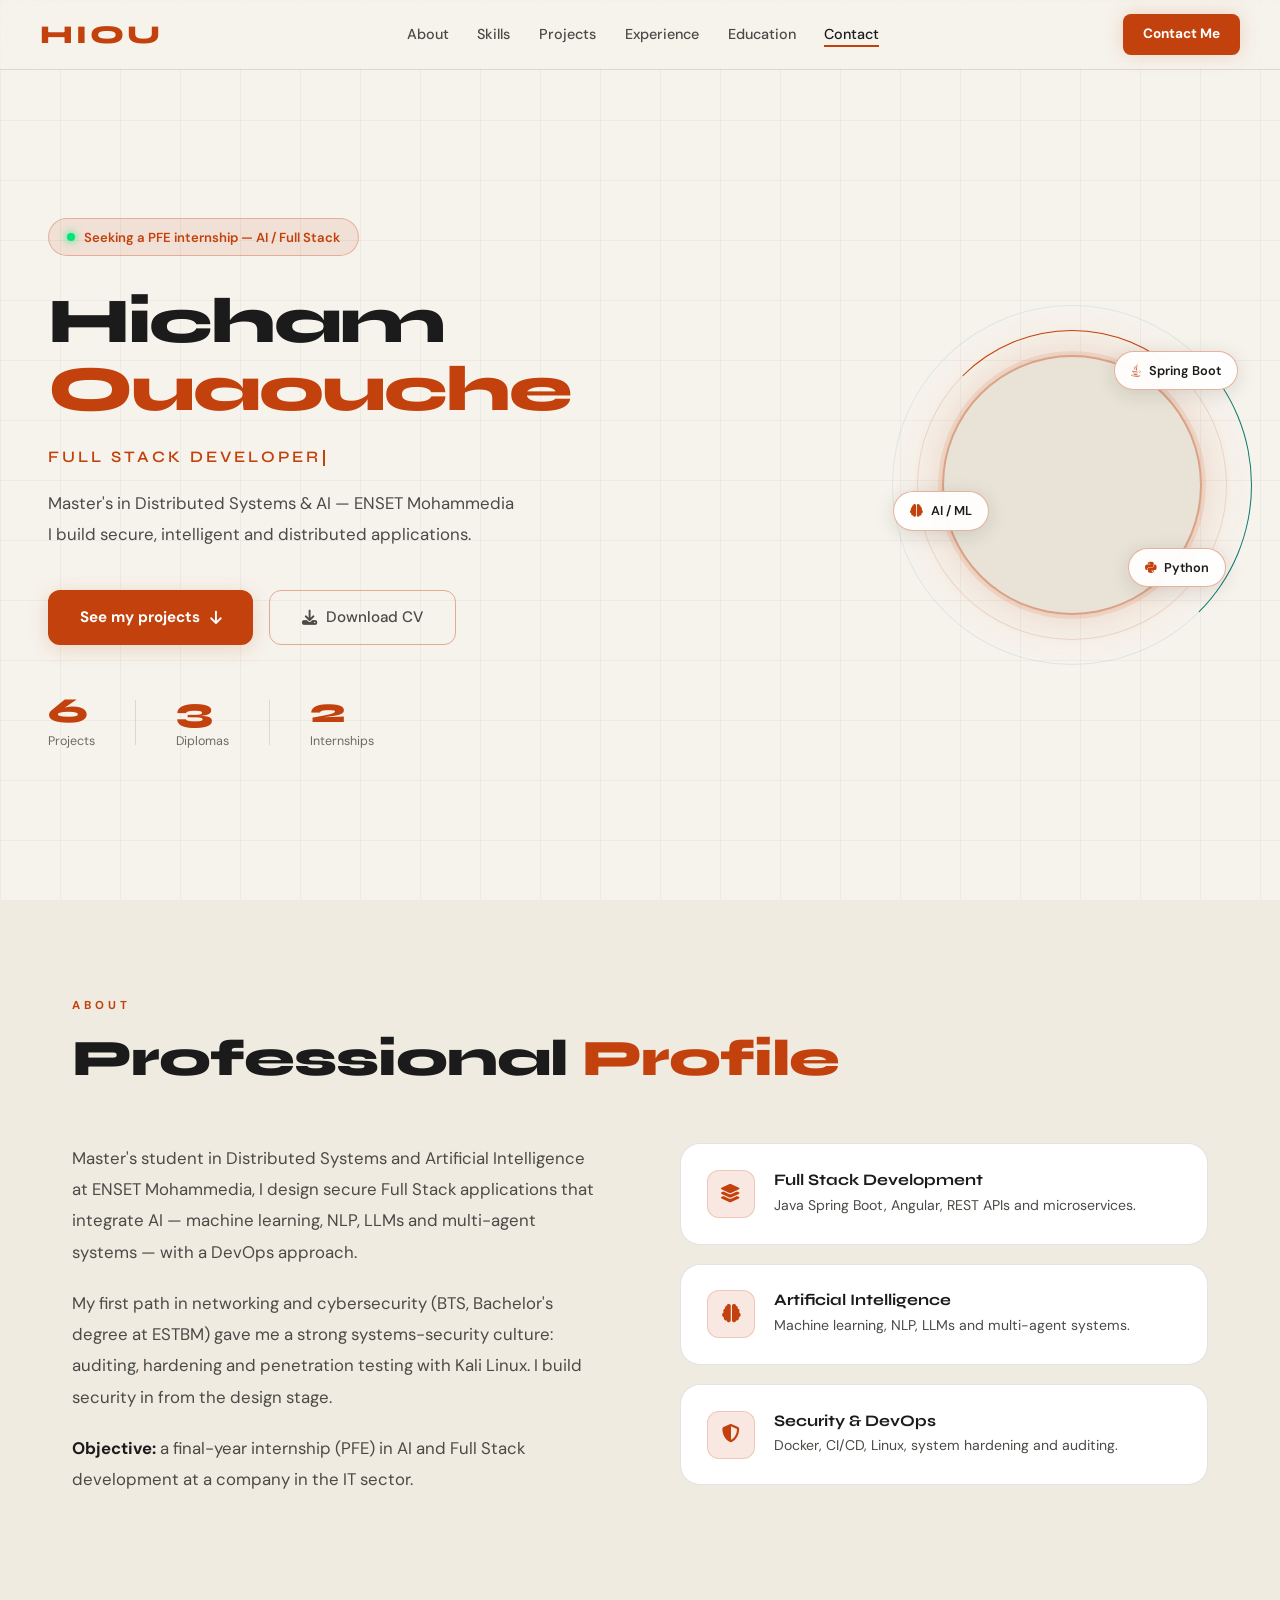
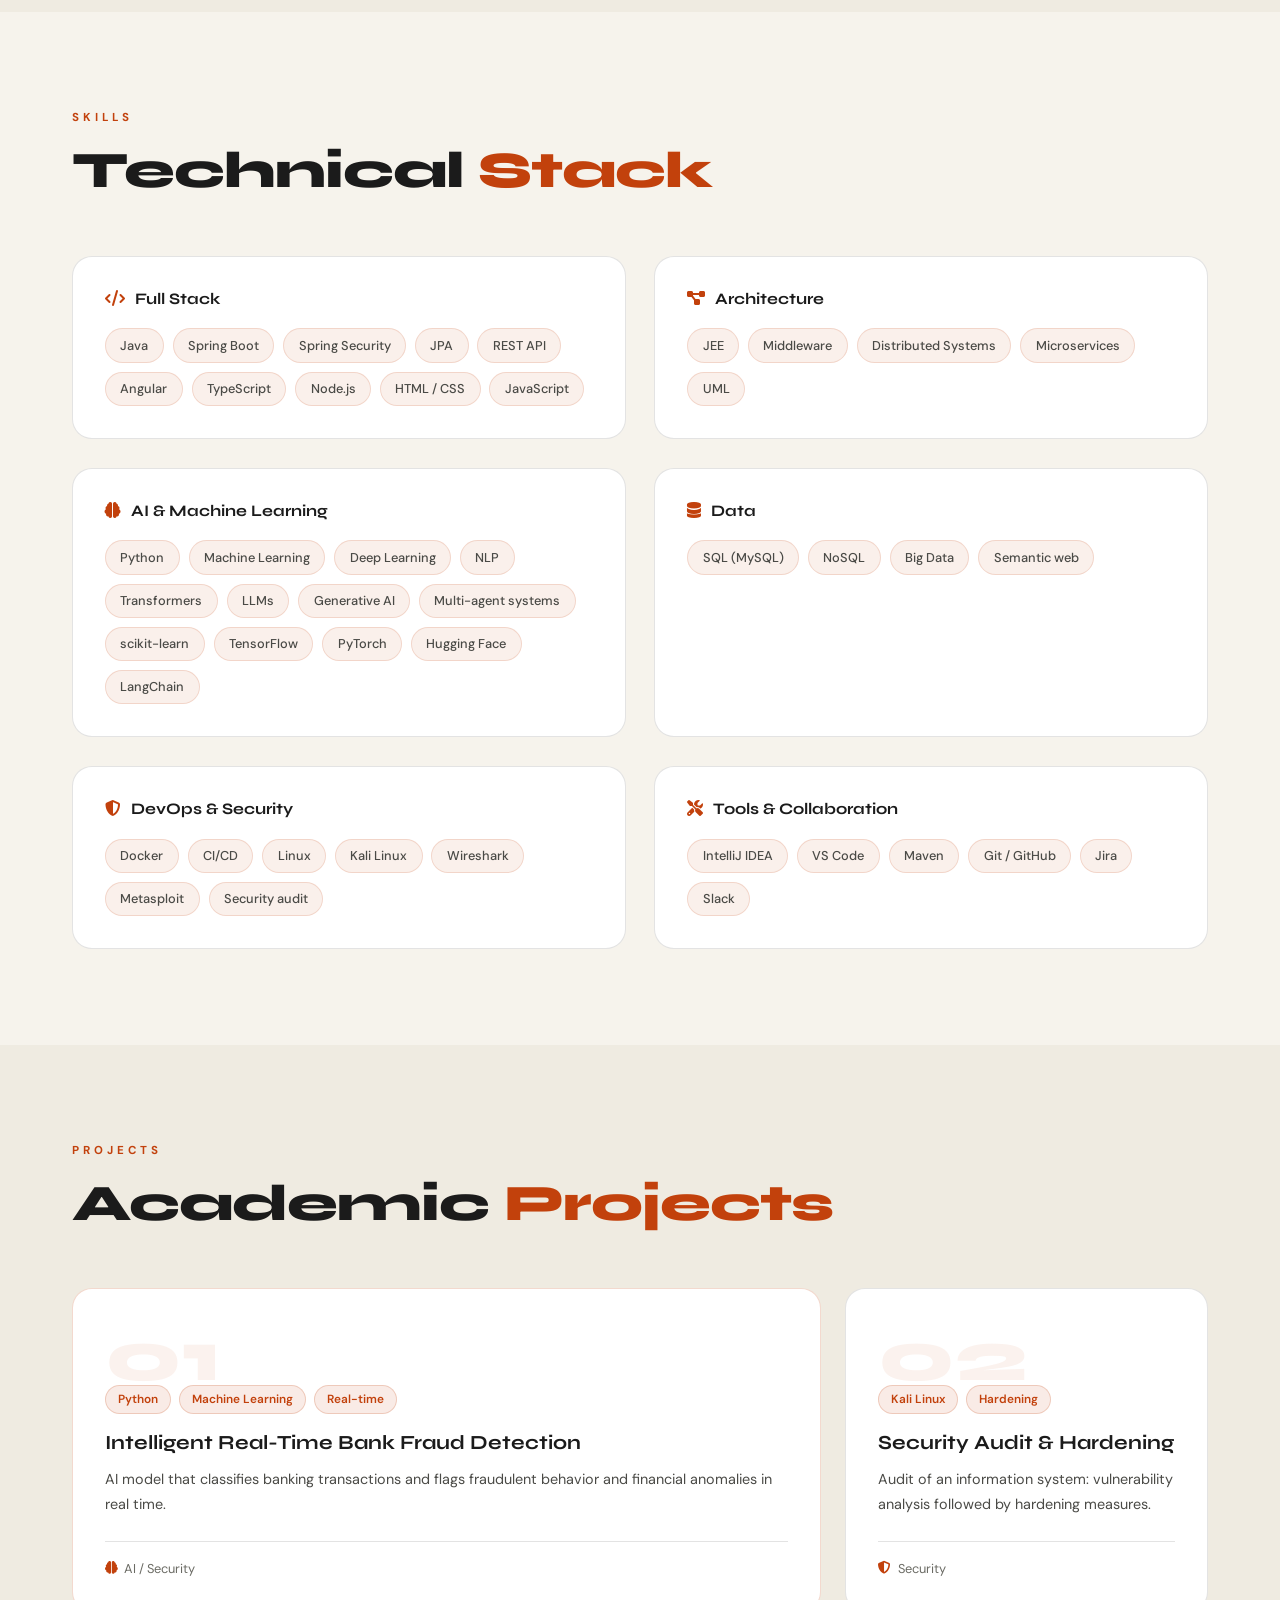
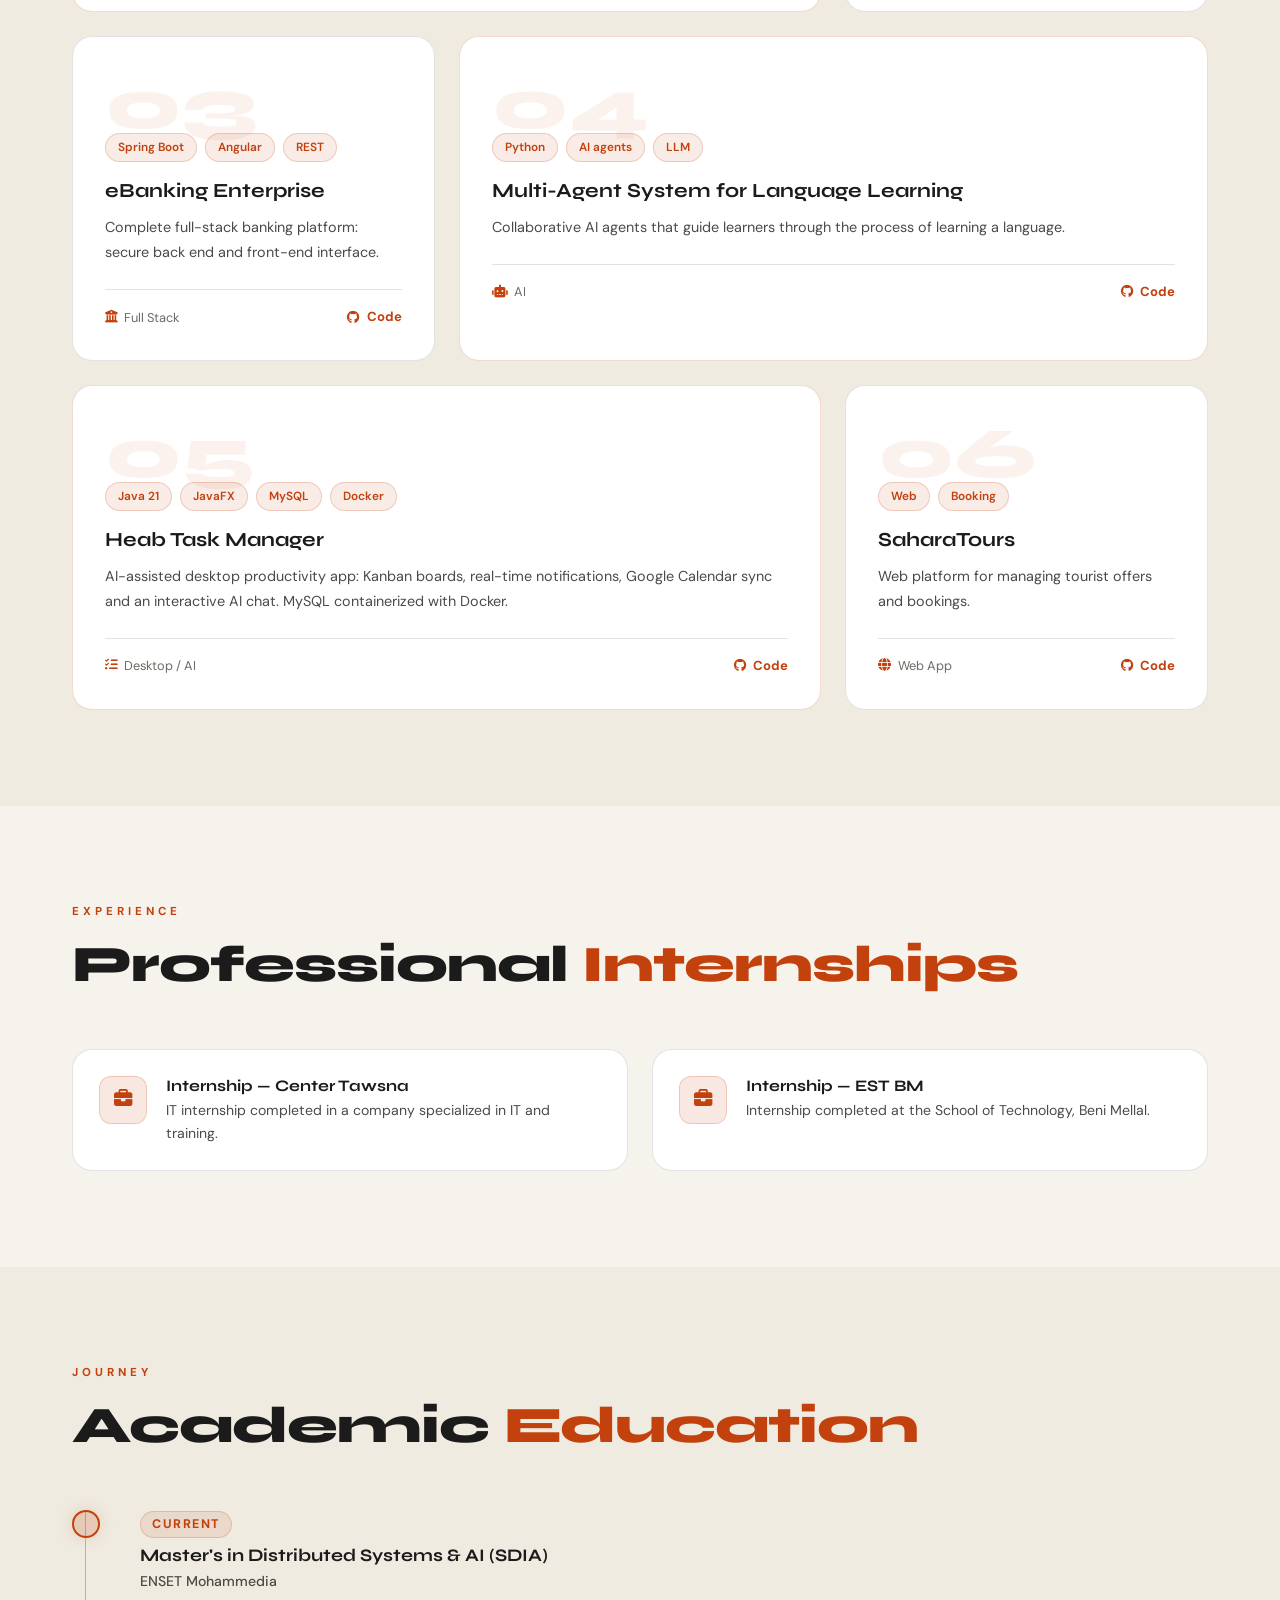
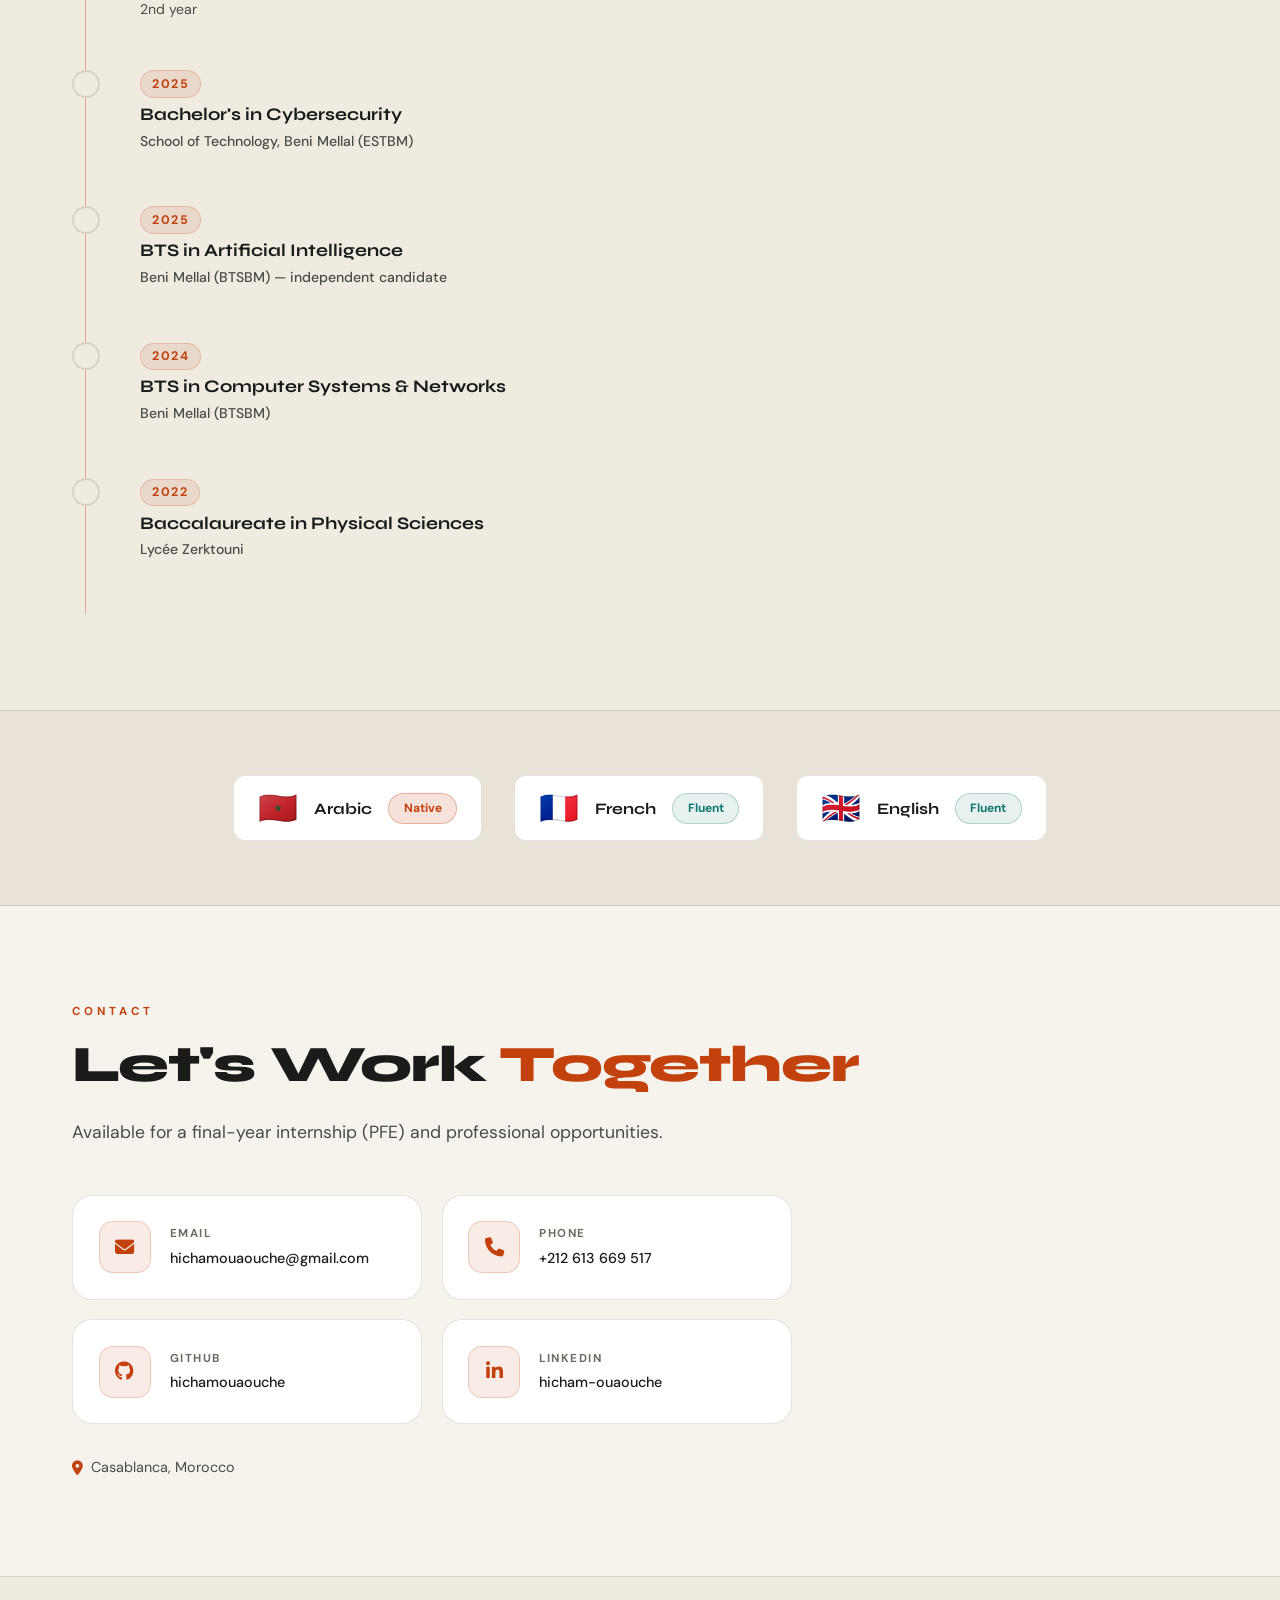
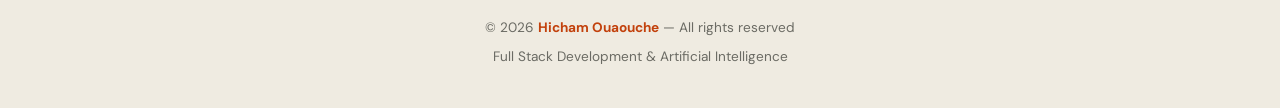
==== commit 9d8d68ce: "update" ====
--- a/index.html
+++ b/index.html
@@ -157,7 +157,7 @@
       <a href="mailto:hichamouaouche@gmail.com" class="contact-card reveal"><div class="contact-icon"><i class="fa-solid fa-envelope"></i></div><div><p class="contact-label">Email</p><p class="contact-value">hichamouaouche@gmail.com</p></div></a>
       <a href="tel:+212613669517" class="contact-card reveal"><div class="contact-icon"><i class="fa-solid fa-phone"></i></div><div><p class="contact-label">Phone</p><p class="contact-value">+212 613 669 517</p></div></a>
       <a href="https://github.com/hichamouaouche" target="_blank" rel="noopener" class="contact-card reveal"><div class="contact-icon"><i class="fa-brands fa-github"></i></div><div><p class="contact-label">GitHub</p><p class="contact-value">hichamouaouche</p></div></a>
-      <a href="https://linkedin.com/in/hicham-ouaouche-64847832b" target="_blank" rel="noopener" class="contact-card reveal"><div class="contact-icon"><i class="fa-brands fa-linkedin-in"></i></div><div><p class="contact-label">LinkedIn</p><p class="contact-value">hicham-ouaouche</p></div></a>
+      <a href="https://linkedin.com/in/hicham-ouaouche" target="_blank" rel="noopener" class="contact-card reveal"><div class="contact-icon"><i class="fa-brands fa-linkedin-in"></i></div><div><p class="contact-label">LinkedIn</p><p class="contact-value">hicham-ouaouche</p></div></a>
     </div>
     <p class="contact-location reveal"><i class="fa-solid fa-location-dot"></i> Casablanca, Morocco</p>
   </div>
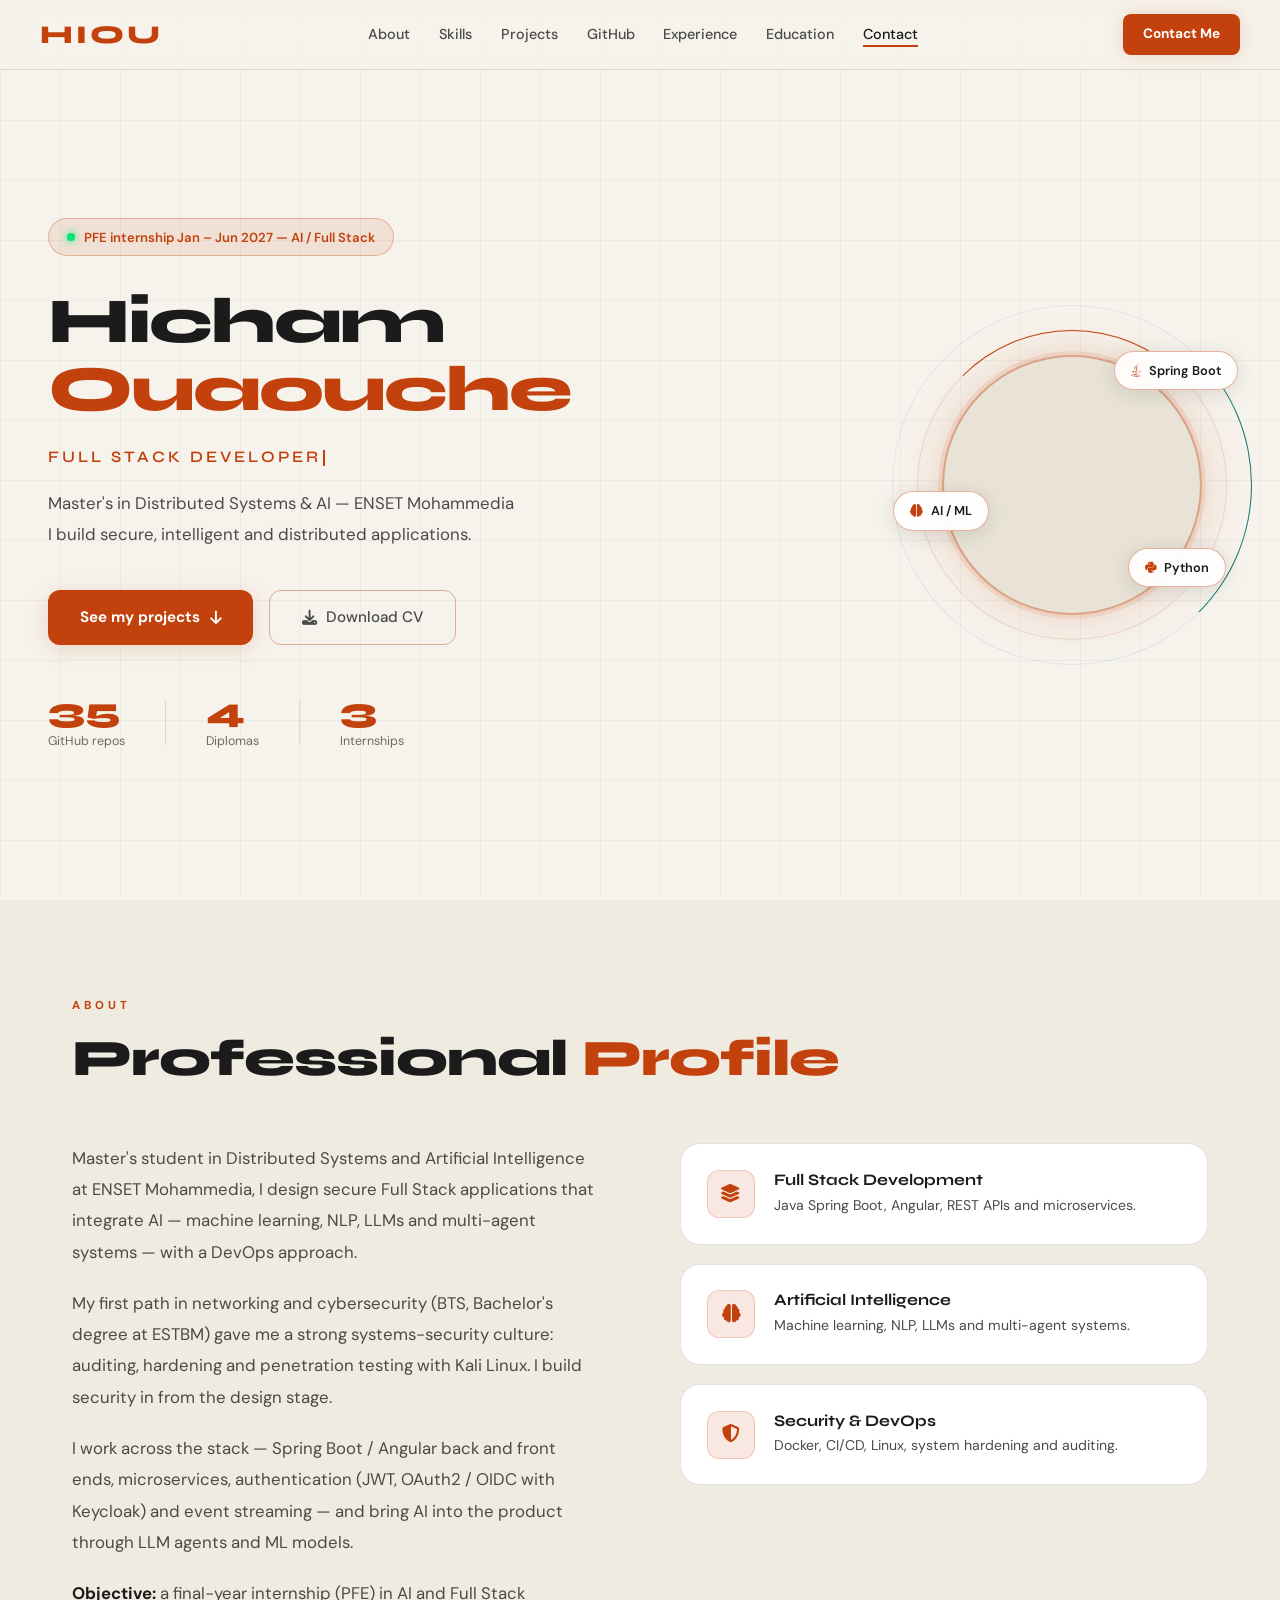
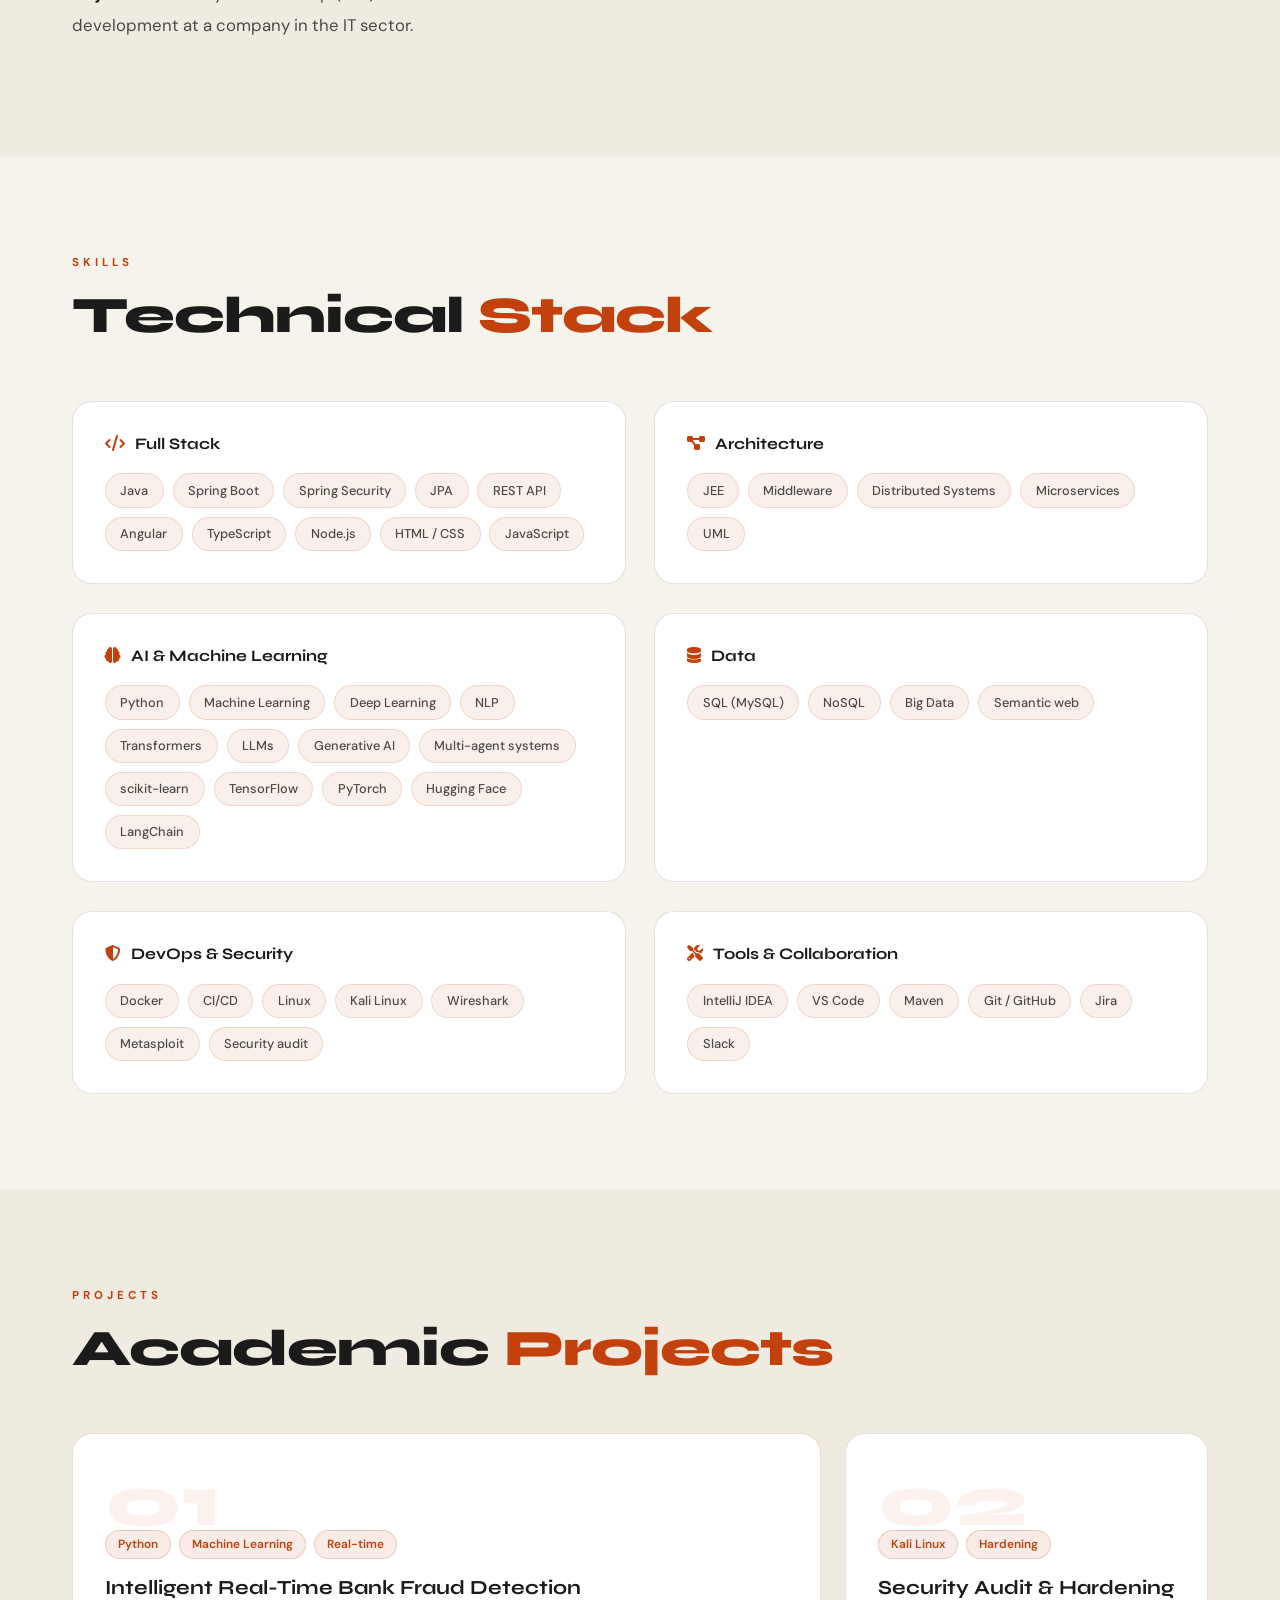
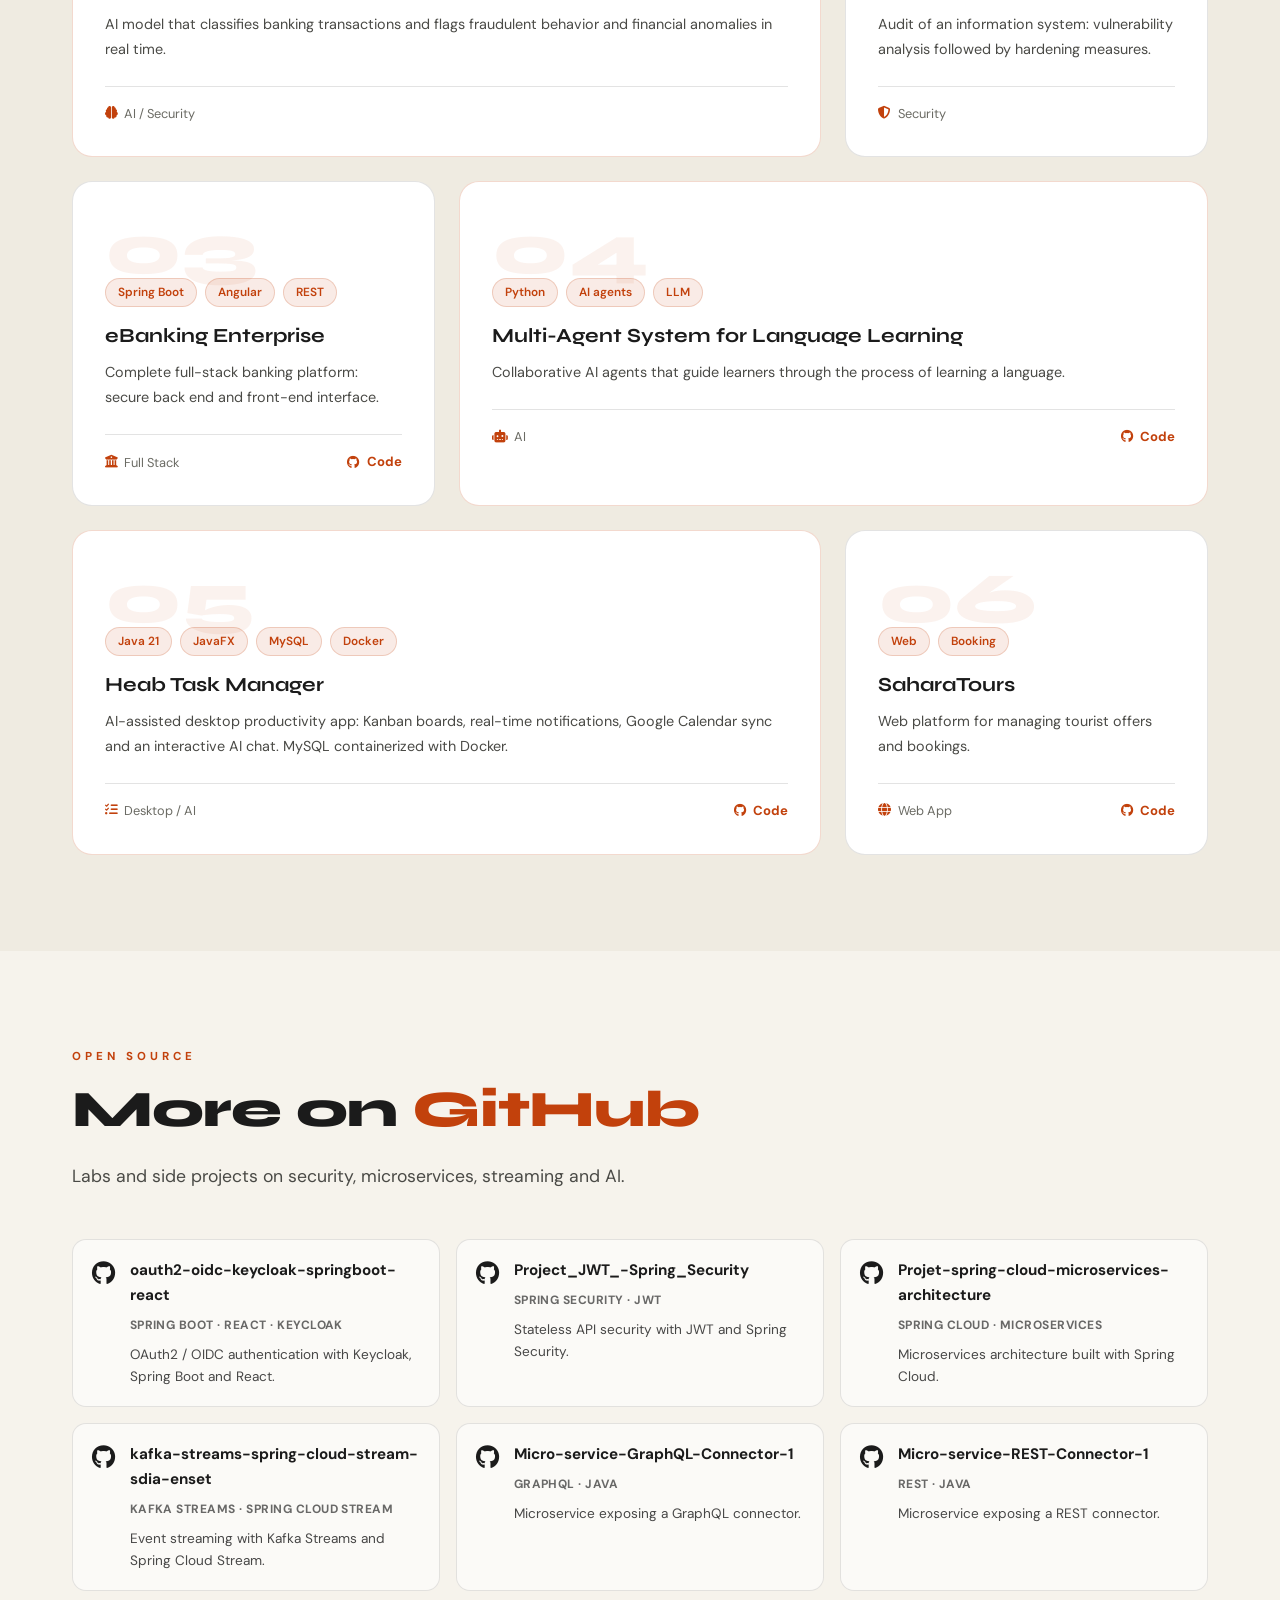
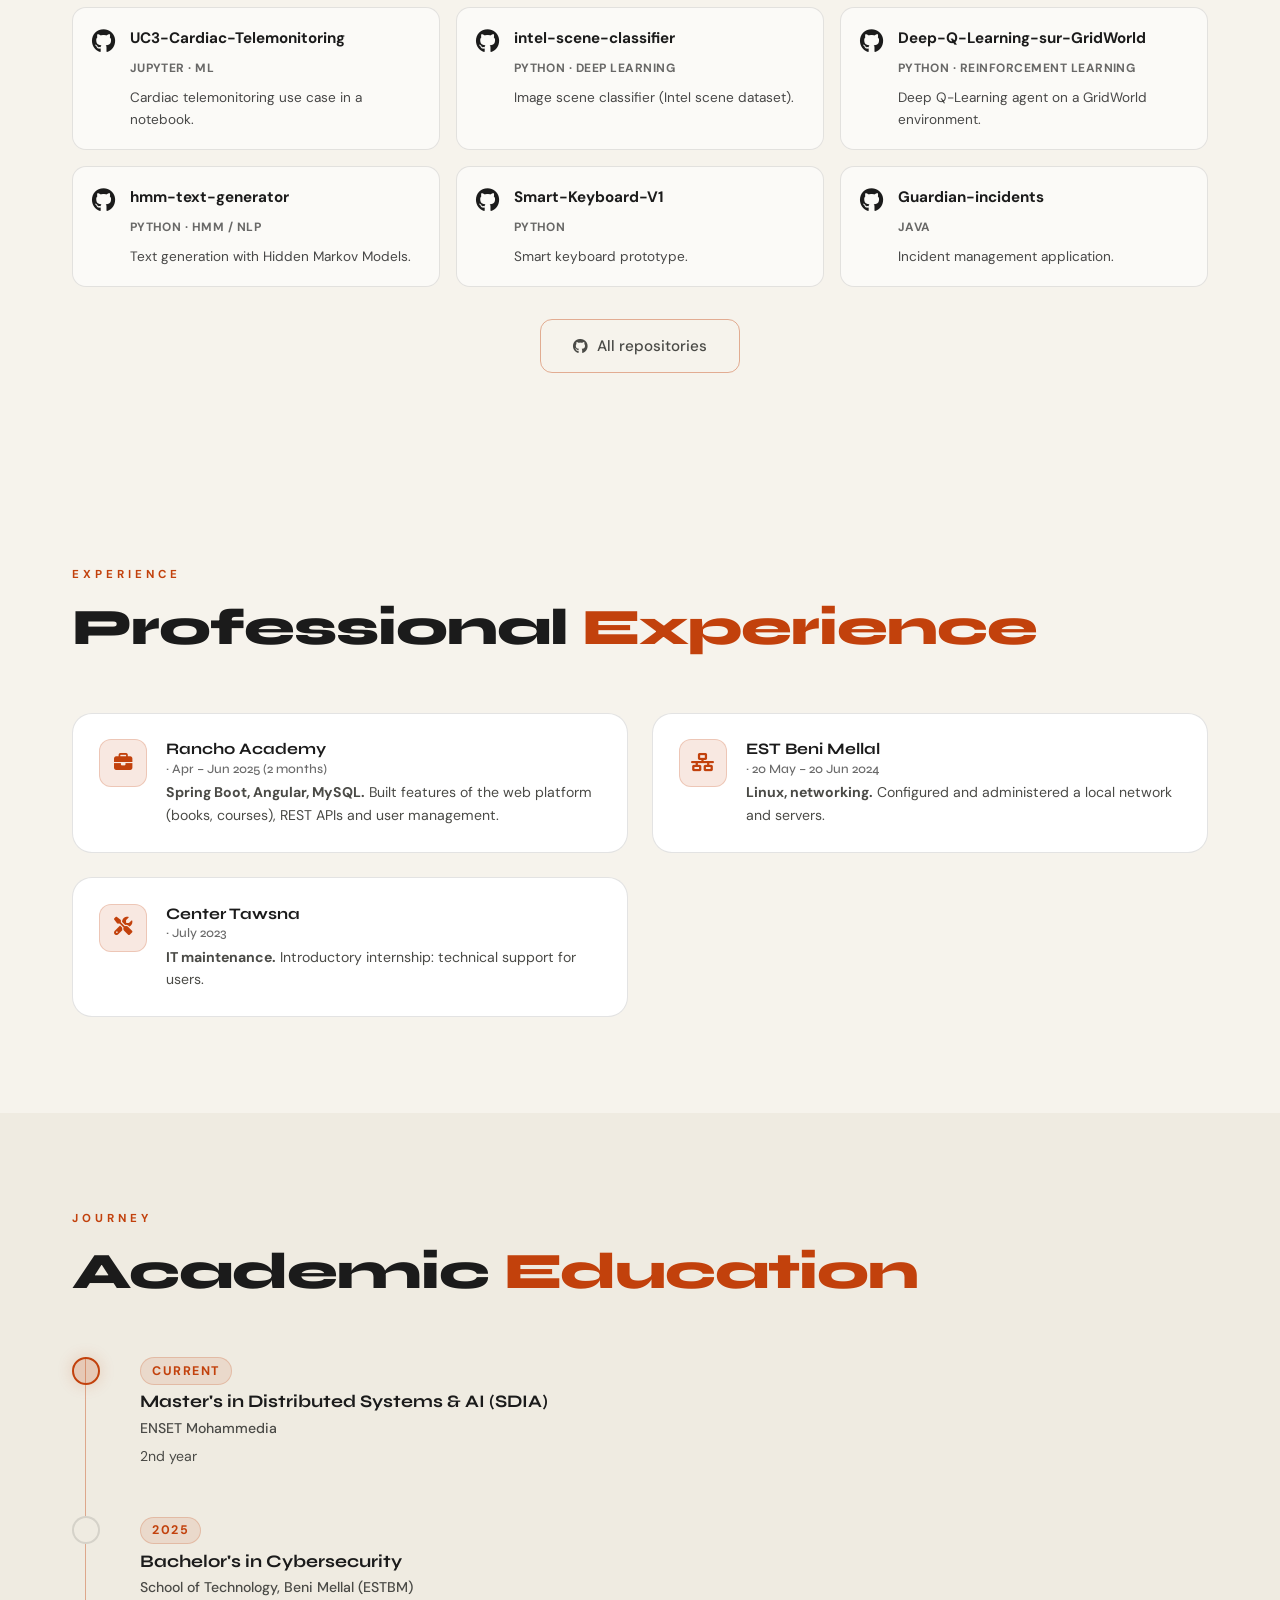
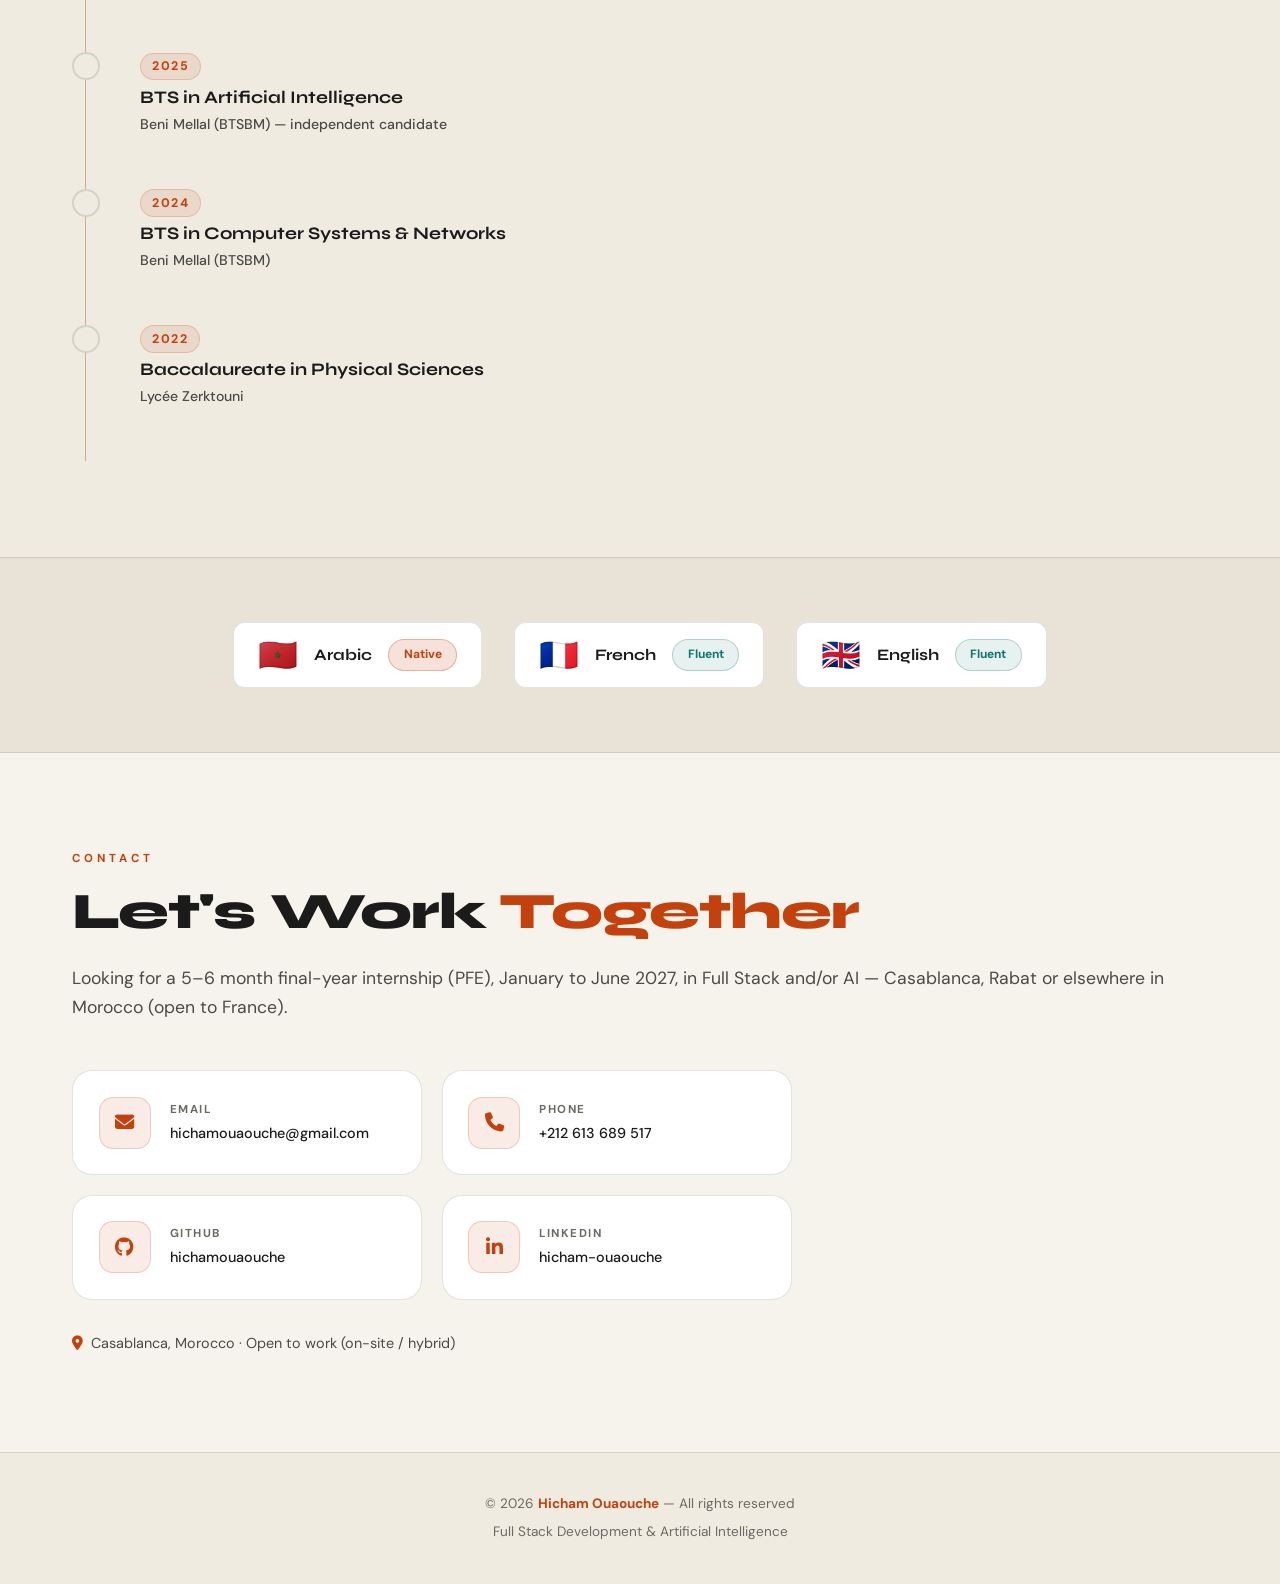
==== commit 0017d8a3: "Refonte du portfolio : experiences, projets GitHub, contact et corrections" ====
--- a/index.html
+++ b/index.html
@@ -5,6 +5,12 @@
 <meta name="viewport" content="width=device-width, initial-scale=1.0">
 <title>Hicham Ouaouche — Full Stack Developer & AI Engineer</title>
 <meta name="description" content="Hicham Ouaouche — Full Stack Developer (Java Spring Boot, Angular) & AI Engineer. Master's student in Distributed Systems and AI at ENSET Mohammedia. Seeking a PFE internship.">
+<link rel="canonical" href="https://hichamouaouche.github.io/portfolio-Web/">
+<meta name="author" content="Hicham Ouaouche">
+<meta name="keywords" content="Hicham Ouaouche, Full Stack, Spring Boot, Angular, AI, LLM, multi-agent, PFE 2027, Casablanca, ENSET Mohammedia">
+<meta property="og:type" content="website">
+<meta property="og:url" content="https://hichamouaouche.github.io/portfolio-Web/">
+<meta property="og:image" content="https://hichamouaouche.github.io/portfolio-Web/hicham.jpeg">
 <meta property="og:title" content="Hicham Ouaouche — Full Stack Developer & AI Engineer">
 <meta property="og:description" content="Secure, intelligent, distributed applications. Portfolio, projects and contact.">
 <meta name="theme-color" content="#F6F3EC">
@@ -25,6 +31,7 @@
     <li><a href="#about">About</a></li>
     <li><a href="#skills">Skills</a></li>
     <li><a href="#projects">Projects</a></li>
+    <li><a href="#more">GitHub</a></li>
     <li><a href="#experience">Experience</a></li>
     <li><a href="#education">Education</a></li>
     <li><a href="#contact">Contact</a></li>
@@ -36,7 +43,7 @@
 <header class="hero" id="home">
   <div class="hero-bg"><div class="grid-lines"></div><div class="glow glow-1"></div><div class="glow glow-2"></div></div>
   <div class="hero-content">
-    <div class="hero-badge"><span class="badge-dot"></span>Seeking a PFE internship — AI / Full Stack</div>
+    <div class="hero-badge"><span class="badge-dot"></span>PFE internship Jan – Jun 2027 — AI / Full Stack</div>
     <h1 class="hero-name"><span>Hicham</span><span class="accent">Ouaouche</span></h1>
     <p class="hero-title"><span id="typed-text">Full Stack Developer</span><span id="typed-cursor"></span></p>
     <p class="hero-sub">Master's in Distributed Systems &amp; AI — ENSET Mohammedia<br>I build secure, intelligent and distributed applications.</p>
@@ -45,11 +52,11 @@
       <a href="cv/Hicham_Ouaouche_CV.pdf" class="btn-ghost" download><i class="fa-solid fa-download"></i> Download CV</a>
     </div>
     <div class="hero-stats">
-      <div class="stat"><span class="stat-num">6</span><span class="stat-label">Projects</span></div>
+      <div class="stat"><span class="stat-num">35</span><span class="stat-label">GitHub repos</span></div>
       <div class="stat-divider"></div>
-      <div class="stat"><span class="stat-num">3</span><span class="stat-label">Diplomas</span></div>
+      <div class="stat"><span class="stat-num">4</span><span class="stat-label">Diplomas</span></div>
       <div class="stat-divider"></div>
-      <div class="stat"><span class="stat-num">2</span><span class="stat-label">Internships</span></div>
+      <div class="stat"><span class="stat-num">3</span><span class="stat-label">Internships</span></div>
     </div>
   </div>
   <div class="hero-visual">
@@ -73,6 +80,7 @@
       <div class="about-text reveal">
         <p>Master's student in Distributed Systems and Artificial Intelligence at ENSET Mohammedia, I design secure Full Stack applications that integrate AI — machine learning, NLP, LLMs and multi-agent systems — with a DevOps approach.</p>
         <p>My first path in networking and cybersecurity (BTS, Bachelor's degree at ESTBM) gave me a strong systems-security culture: auditing, hardening and penetration testing with Kali Linux. I build security in from the design stage.</p>
+        <p>I work across the stack — Spring Boot / Angular back and front ends, microservices, authentication (JWT, OAuth2 / OIDC with Keycloak) and event streaming — and bring AI into the product through LLM agents and ML models.</p>
         <p><strong>Objective:</strong> a final-year internship (PFE) in AI and Full Stack development at a company in the IT sector.</p>
       </div>
       <div class="about-cards">
@@ -114,14 +122,37 @@
   </div>
 </section>
 
+<section class="more section" id="more">
+  <div class="container">
+    <div class="section-label reveal">Open source</div>
+    <h2 class="section-title reveal">More on <span class="accent">GitHub</span></h2>
+    <p class="contact-sub reveal">Labs and side projects on security, microservices, streaming and AI.</p>
+    <div class="repo-grid">
+      <a class="repo-card reveal" href="https://github.com/hichamouaouche/oauth2-oidc-keycloak-springboot-react" target="_blank" rel="noopener"><i class="fa-brands fa-github"></i><div><h3>oauth2-oidc-keycloak-springboot-react</h3><span class="repo-tech">Spring Boot · React · Keycloak</span><p>OAuth2 / OIDC authentication with Keycloak, Spring Boot and React.</p></div></a>
+      <a class="repo-card reveal" href="https://github.com/hichamouaouche/Project_JWT_-Spring_Security" target="_blank" rel="noopener"><i class="fa-brands fa-github"></i><div><h3>Project_JWT_-Spring_Security</h3><span class="repo-tech">Spring Security · JWT</span><p>Stateless API security with JWT and Spring Security.</p></div></a>
+      <a class="repo-card reveal" href="https://github.com/hichamouaouche/Projet-spring-cloud-microservices-architecture" target="_blank" rel="noopener"><i class="fa-brands fa-github"></i><div><h3>Projet-spring-cloud-microservices-architecture</h3><span class="repo-tech">Spring Cloud · Microservices</span><p>Microservices architecture built with Spring Cloud.</p></div></a>
+      <a class="repo-card reveal" href="https://github.com/hichamouaouche/kafka-streams-spring-cloud-stream-sdia-enset" target="_blank" rel="noopener"><i class="fa-brands fa-github"></i><div><h3>kafka-streams-spring-cloud-stream-sdia-enset</h3><span class="repo-tech">Kafka Streams · Spring Cloud Stream</span><p>Event streaming with Kafka Streams and Spring Cloud Stream.</p></div></a>
+      <a class="repo-card reveal" href="https://github.com/hichamouaouche/Micro-service-GraphQL-Connector-1" target="_blank" rel="noopener"><i class="fa-brands fa-github"></i><div><h3>Micro-service-GraphQL-Connector-1</h3><span class="repo-tech">GraphQL · Java</span><p>Microservice exposing a GraphQL connector.</p></div></a>
+      <a class="repo-card reveal" href="https://github.com/hichamouaouche/Micro-service-REST-Connector-1" target="_blank" rel="noopener"><i class="fa-brands fa-github"></i><div><h3>Micro-service-REST-Connector-1</h3><span class="repo-tech">REST · Java</span><p>Microservice exposing a REST connector.</p></div></a>
+      <a class="repo-card reveal" href="https://github.com/hichamouaouche/UC3-Cardiac-Telemonitoring" target="_blank" rel="noopener"><i class="fa-brands fa-github"></i><div><h3>UC3-Cardiac-Telemonitoring</h3><span class="repo-tech">Jupyter · ML</span><p>Cardiac telemonitoring use case in a notebook.</p></div></a>
+      <a class="repo-card reveal" href="https://github.com/hichamouaouche/intel-scene-classifier" target="_blank" rel="noopener"><i class="fa-brands fa-github"></i><div><h3>intel-scene-classifier</h3><span class="repo-tech">Python · Deep Learning</span><p>Image scene classifier (Intel scene dataset).</p></div></a>
+      <a class="repo-card reveal" href="https://github.com/hichamouaouche/Deep-Q-Learning-sur-GridWorld" target="_blank" rel="noopener"><i class="fa-brands fa-github"></i><div><h3>Deep-Q-Learning-sur-GridWorld</h3><span class="repo-tech">Python · Reinforcement Learning</span><p>Deep Q-Learning agent on a GridWorld environment.</p></div></a>
+      <a class="repo-card reveal" href="https://github.com/hichamouaouche/hmm-text-generator" target="_blank" rel="noopener"><i class="fa-brands fa-github"></i><div><h3>hmm-text-generator</h3><span class="repo-tech">Python · HMM / NLP</span><p>Text generation with Hidden Markov Models.</p></div></a>
+      <a class="repo-card reveal" href="https://github.com/hichamouaouche/Smart-Keyboard-V1" target="_blank" rel="noopener"><i class="fa-brands fa-github"></i><div><h3>Smart-Keyboard-V1</h3><span class="repo-tech">Python</span><p>Smart keyboard prototype.</p></div></a>
+      <a class="repo-card reveal" href="https://github.com/hichamouaouche/Guardian-incidents" target="_blank" rel="noopener"><i class="fa-brands fa-github"></i><div><h3>Guardian-incidents</h3><span class="repo-tech">Java</span><p>Incident management application.</p></div></a>
+    </div>
+    <p class="more-link reveal"><a class="btn-ghost" href="https://github.com/hichamouaouche?tab=repositories" target="_blank" rel="noopener"><i class="fa-brands fa-github"></i> All repositories</a></p>
+  </div>
+</section>
+
 <section class="experience section" id="experience">
   <div class="container">
     <div class="section-label reveal">Experience</div>
-    <h2 class="section-title reveal">Professional <span class="accent">Internships</span></h2>
+    <h2 class="section-title reveal">Professional <span class="accent">Experience</span></h2>
     <div class="exp-grid">
-      <!-- TODO: add dates, missions and technologies for each internship -->
-      <div class="about-card reveal"><div class="card-icon"><i class="fa-solid fa-briefcase"></i></div><div><h3>Internship — Center Tawsna</h3><p>IT internship completed in a company specialized in IT and training.</p></div></div>
-      <div class="about-card reveal"><div class="card-icon"><i class="fa-solid fa-briefcase"></i></div><div><h3>Internship — EST BM</h3><p>Internship completed at the School of Technology, Beni Mellal.</p></div></div>
+      <div class="about-card reveal"><div class="card-icon"><i class="fa-solid fa-briefcase"></i></div><div><h3>Rancho Academy <small>· Apr – Jun 2025 (2 months)</small></h3><p><strong>Spring Boot, Angular, MySQL.</strong> Built features of the web platform (books, courses), REST APIs and user management.</p></div></div>
+      <div class="about-card reveal"><div class="card-icon"><i class="fa-solid fa-network-wired"></i></div><div><h3>EST Beni Mellal <small>· 20 May – 20 Jun 2024</small></h3><p><strong>Linux, networking.</strong> Configured and administered a local network and servers.</p></div></div>
+      <div class="about-card reveal"><div class="card-icon"><i class="fa-solid fa-screwdriver-wrench"></i></div><div><h3>Center Tawsna <small>· July 2023</small></h3><p><strong>IT maintenance.</strong> Introductory internship: technical support for users.</p></div></div>
     </div>
   </div>
 </section>
@@ -152,14 +183,14 @@
   <div class="container">
     <div class="section-label reveal">Contact</div>
     <h2 class="section-title reveal">Let's Work <span class="accent">Together</span></h2>
-    <p class="contact-sub reveal">Available for a final-year internship (PFE) and professional opportunities.</p>
+    <p class="contact-sub reveal">Looking for a 5–6 month final-year internship (PFE), January to June 2027, in Full Stack and/or AI — Casablanca, Rabat or elsewhere in Morocco (open to France).</p>
     <div class="contact-grid">
       <a href="mailto:hichamouaouche@gmail.com" class="contact-card reveal"><div class="contact-icon"><i class="fa-solid fa-envelope"></i></div><div><p class="contact-label">Email</p><p class="contact-value">hichamouaouche@gmail.com</p></div></a>
-      <a href="tel:+212613669517" class="contact-card reveal"><div class="contact-icon"><i class="fa-solid fa-phone"></i></div><div><p class="contact-label">Phone</p><p class="contact-value">+212 613 669 517</p></div></a>
+      <a href="tel:+212613689517" class="contact-card reveal"><div class="contact-icon"><i class="fa-solid fa-phone"></i></div><div><p class="contact-label">Phone</p><p class="contact-value">+212 613 689 517</p></div></a>
       <a href="https://github.com/hichamouaouche" target="_blank" rel="noopener" class="contact-card reveal"><div class="contact-icon"><i class="fa-brands fa-github"></i></div><div><p class="contact-label">GitHub</p><p class="contact-value">hichamouaouche</p></div></a>
       <a href="https://linkedin.com/in/hicham-ouaouche" target="_blank" rel="noopener" class="contact-card reveal"><div class="contact-icon"><i class="fa-brands fa-linkedin-in"></i></div><div><p class="contact-label">LinkedIn</p><p class="contact-value">hicham-ouaouche</p></div></a>
     </div>
-    <p class="contact-location reveal"><i class="fa-solid fa-location-dot"></i> Casablanca, Morocco</p>
+    <p class="contact-location reveal"><i class="fa-solid fa-location-dot"></i> Casablanca, Morocco · Open to work (on-site / hybrid)</p>
   </div>
 </section>
 </main>
@@ -168,4 +199,4 @@
 <button id="scroll-top" aria-label="Back to top"><i class="fa-solid fa-chevron-up"></i></button>
 <script src="script.js"></script>
 </body>
-</html>+</html>
--- a/style.css
+++ b/style.css
@@ -186,4 +186,14 @@
 .hero{padding:calc(var(--nav-h) + 2rem) 1.2rem 3rem}}
 @media(prefers-reduced-motion:reduce){
 *,*::before,*::after{animation:none!important;transition:none!important;scroll-behavior:auto!important}
-.js .reveal{opacity:1;transform:none}}+.js .reveal{opacity:1;transform:none}}
+/* GitHub repos */
+.repo-grid{display:grid;grid-template-columns:repeat(auto-fill,minmax(280px,1fr));gap:1rem}
+.repo-card{display:flex;gap:.9rem;padding:1.1rem 1.2rem;border:1px solid rgba(0,0,0,.1);border-radius:14px;background:rgba(255,255,255,.6);color:inherit;text-decoration:none;transition:transform .2s,box-shadow .2s}
+.repo-card:hover{transform:translateY(-3px);box-shadow:0 10px 26px rgba(0,0,0,.1)}
+.repo-card>i{font-size:1.5rem;margin-top:.2rem}
+.repo-card h3{font-size:.95rem;margin:0 0 .2rem;word-break:break-word}
+.repo-tech{font-size:.75rem;font-weight:700;opacity:.65;text-transform:uppercase;letter-spacing:.04em}
+.repo-card p{font-size:.85rem;margin:.4rem 0 0;opacity:.8}
+.more-link{text-align:center;margin-top:2rem}
+.exp-grid h3 small{display:block;font-size:.8rem;font-weight:500;opacity:.65;margin-top:.15rem}
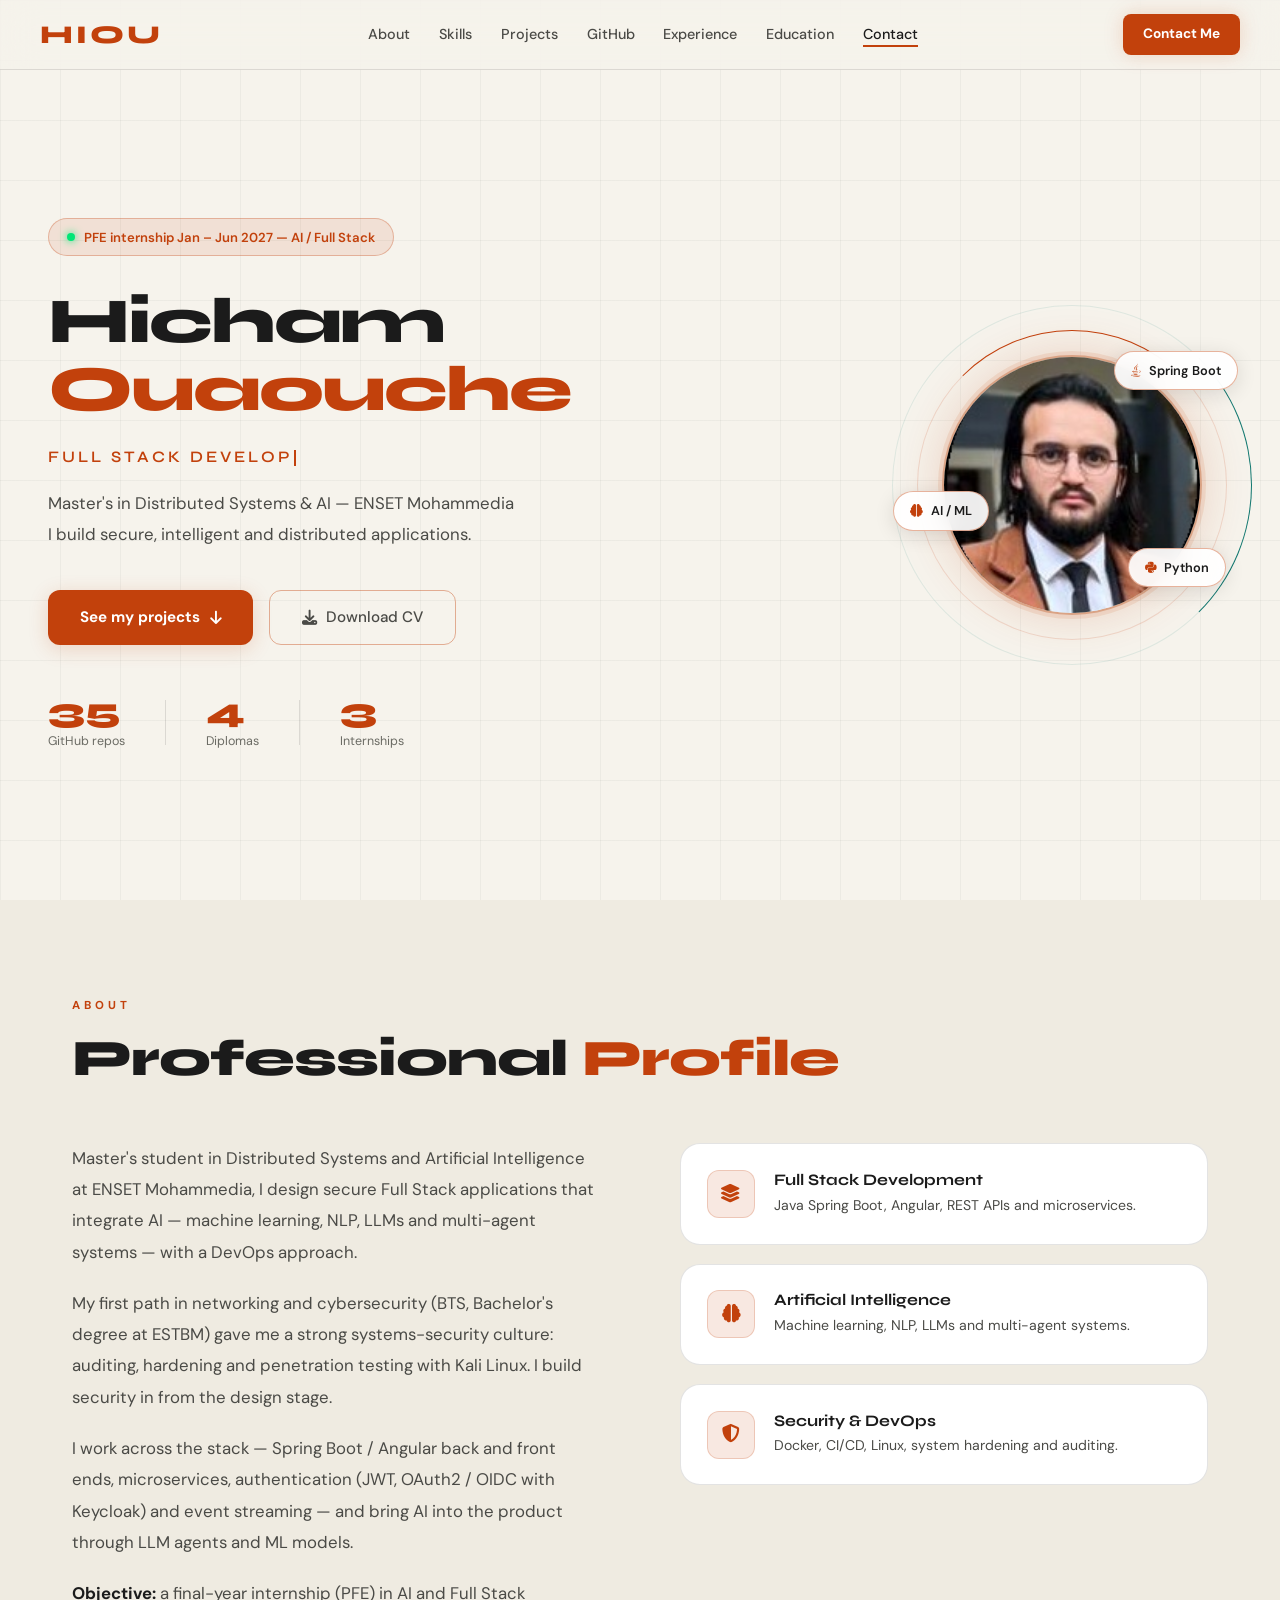
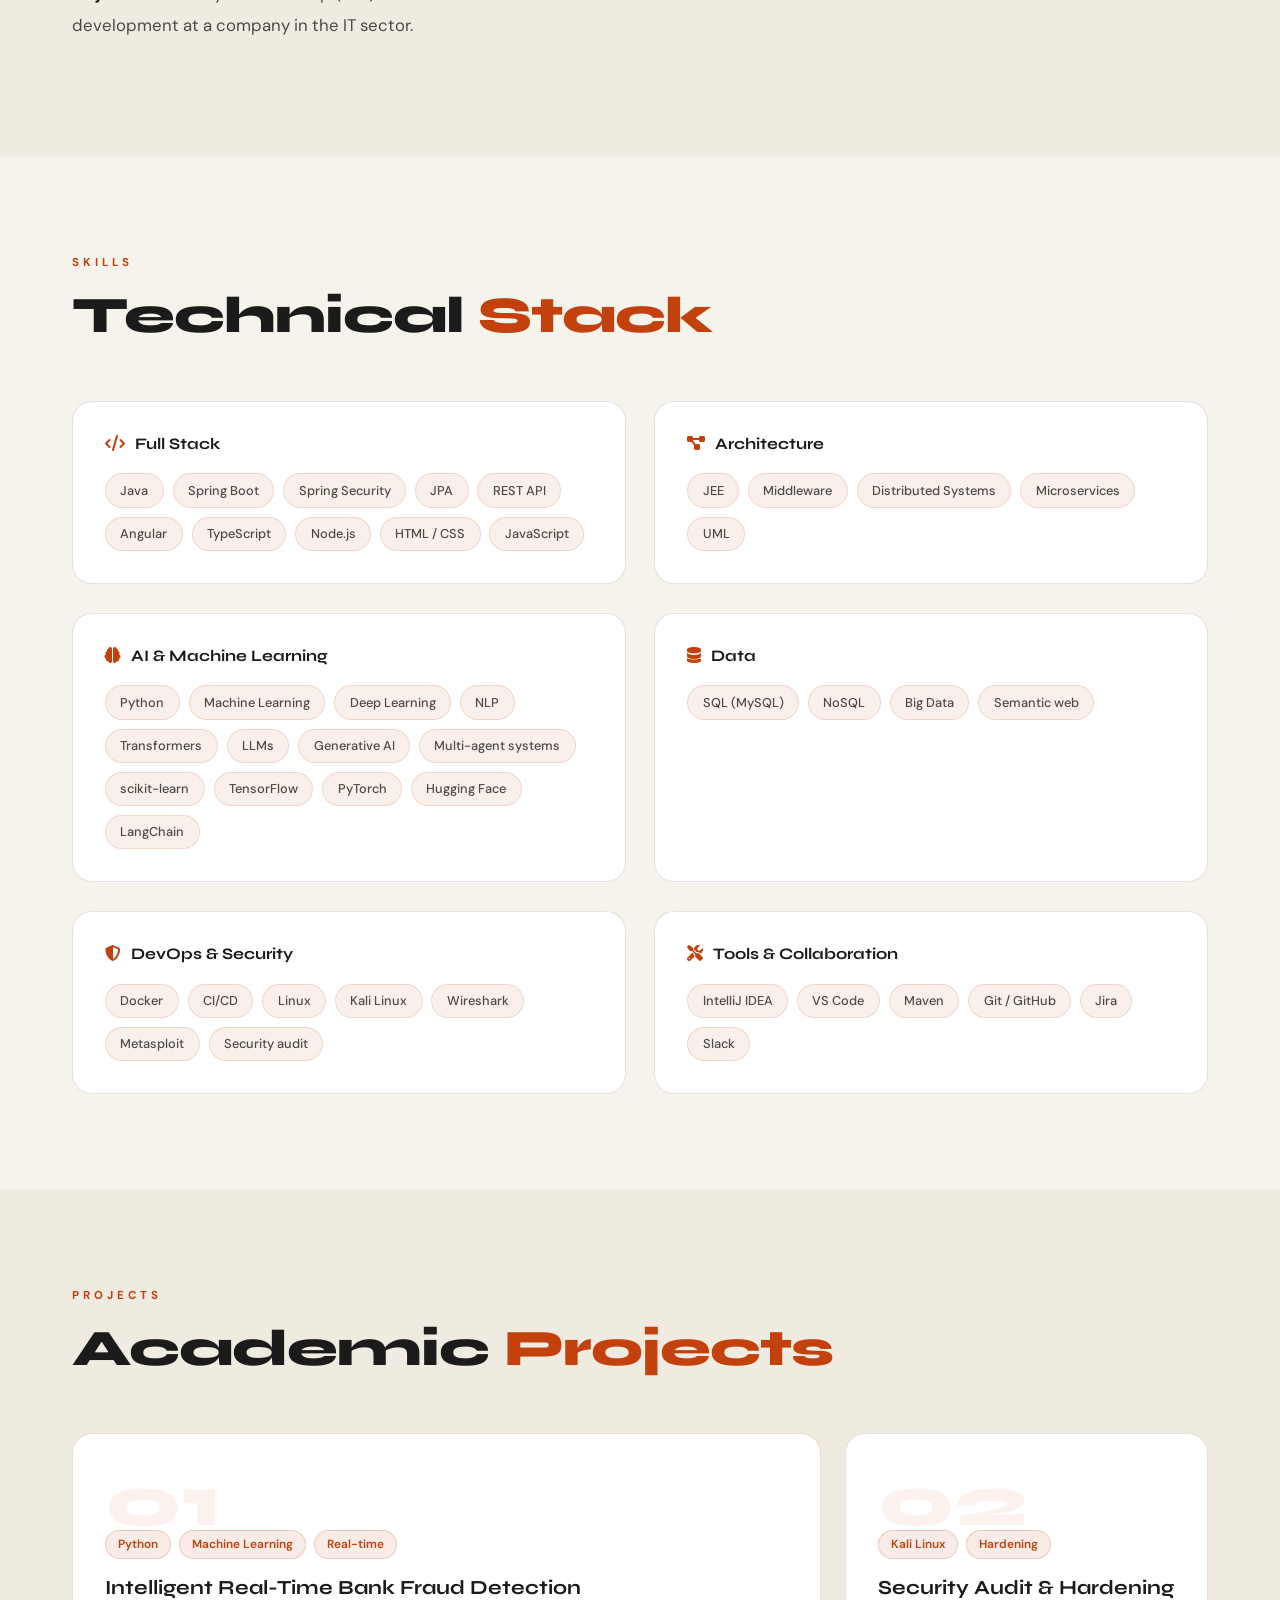
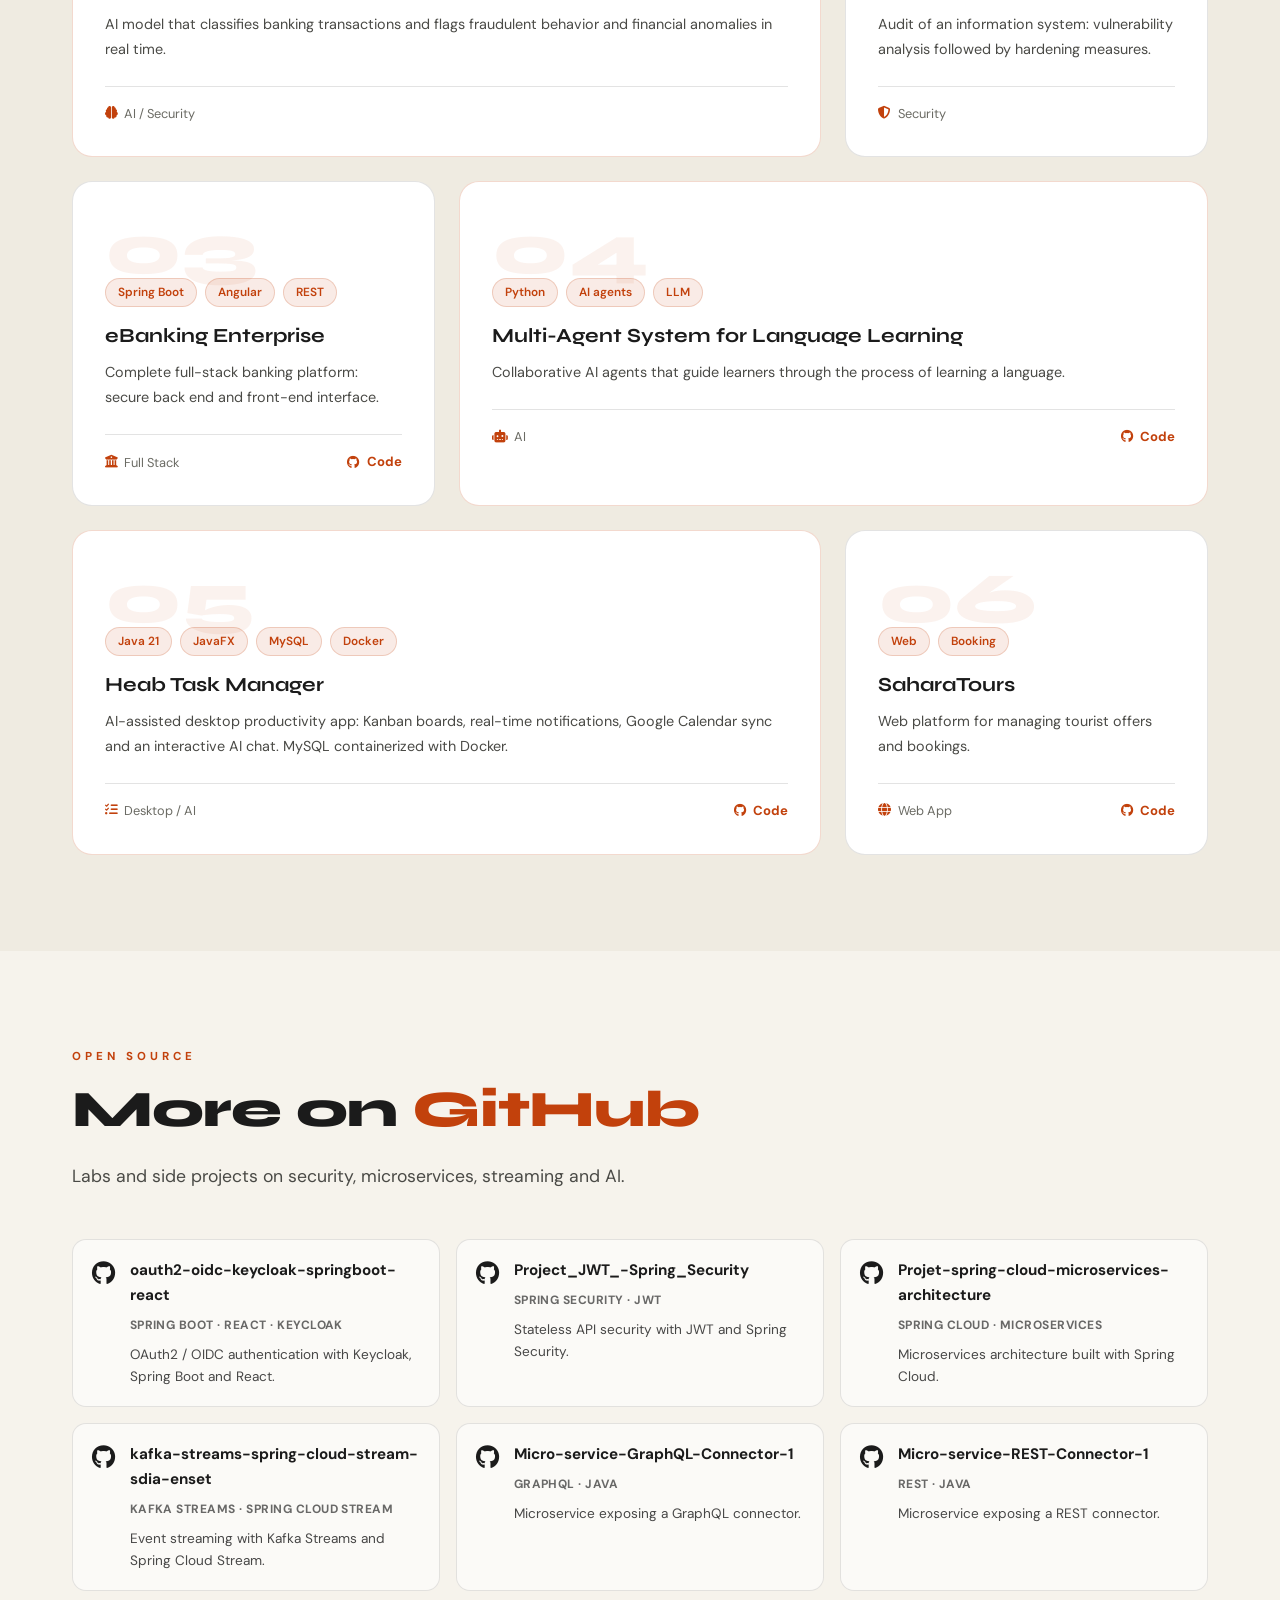
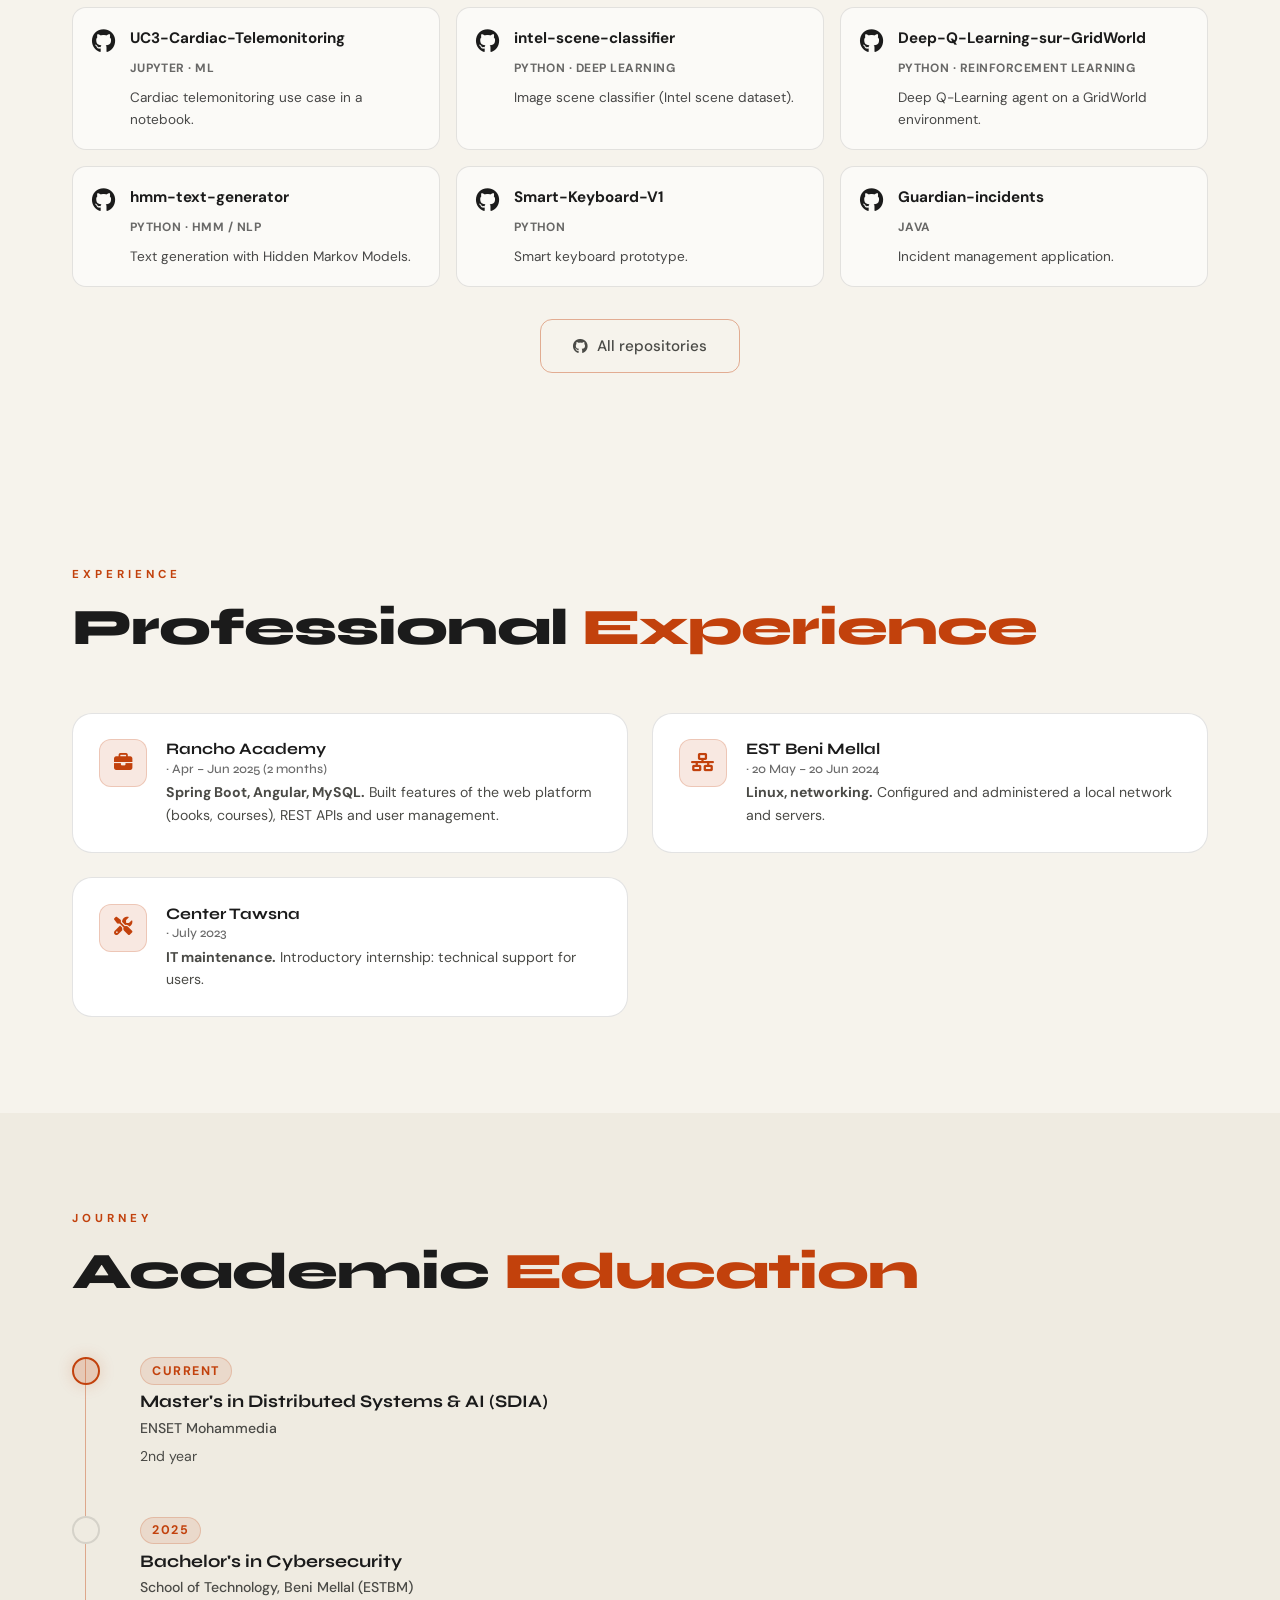
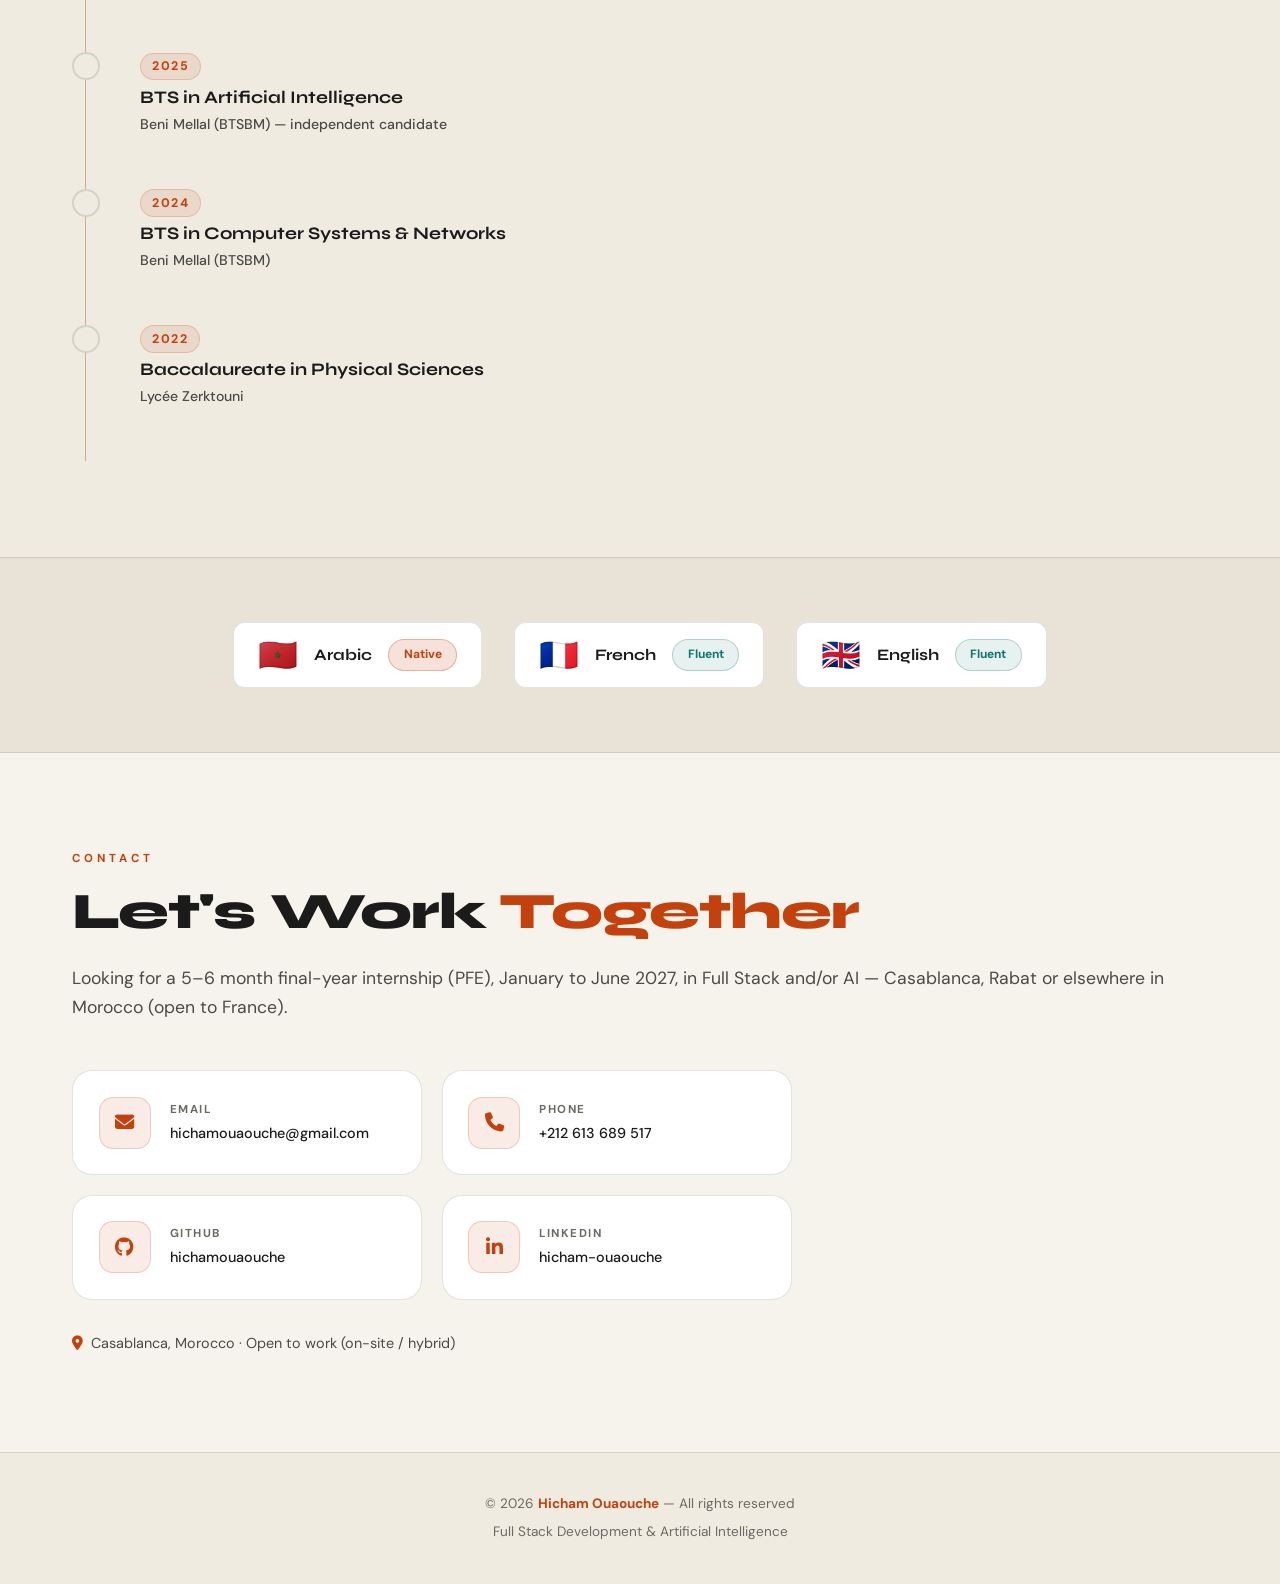
==== commit fabf77bb: "Nouvelle photo de profil" ====
--- a/index.html
+++ b/index.html
@@ -10,7 +10,7 @@
 <meta name="keywords" content="Hicham Ouaouche, Full Stack, Spring Boot, Angular, AI, LLM, multi-agent, PFE 2027, Casablanca, ENSET Mohammedia">
 <meta property="og:type" content="website">
 <meta property="og:url" content="https://hichamouaouche.github.io/portfolio-Web/">
-<meta property="og:image" content="https://hichamouaouche.github.io/portfolio-Web/hicham.jpeg">
+<meta property="og:image" content="https://hichamouaouche.github.io/portfolio-Web/hicham.png">
 <meta property="og:title" content="Hicham Ouaouche — Full Stack Developer & AI Engineer">
 <meta property="og:description" content="Secure, intelligent, distributed applications. Portfolio, projects and contact.">
 <meta name="theme-color" content="#F6F3EC">
@@ -62,7 +62,7 @@
   <div class="hero-visual">
     <div class="photo-frame">
       <div class="photo-glow"></div>
-      <div class="photo-placeholder"><img src="hicham.jpeg" alt="Photo of Hicham Ouaouche" class="profile-photo" onerror="this.style.display='none'"></div>
+      <div class="photo-placeholder"><img src="hicham.png" alt="Photo of Hicham Ouaouche" class="profile-photo" onerror="this.style.display='none'"></div>
       <div class="photo-ring ring-1"></div><div class="photo-ring ring-2"></div>
       <div class="floating-chip chip-1"><i class="fa-brands fa-java"></i> Spring Boot</div>
       <div class="floating-chip chip-2"><i class="fa-brands fa-python"></i> Python</div>
